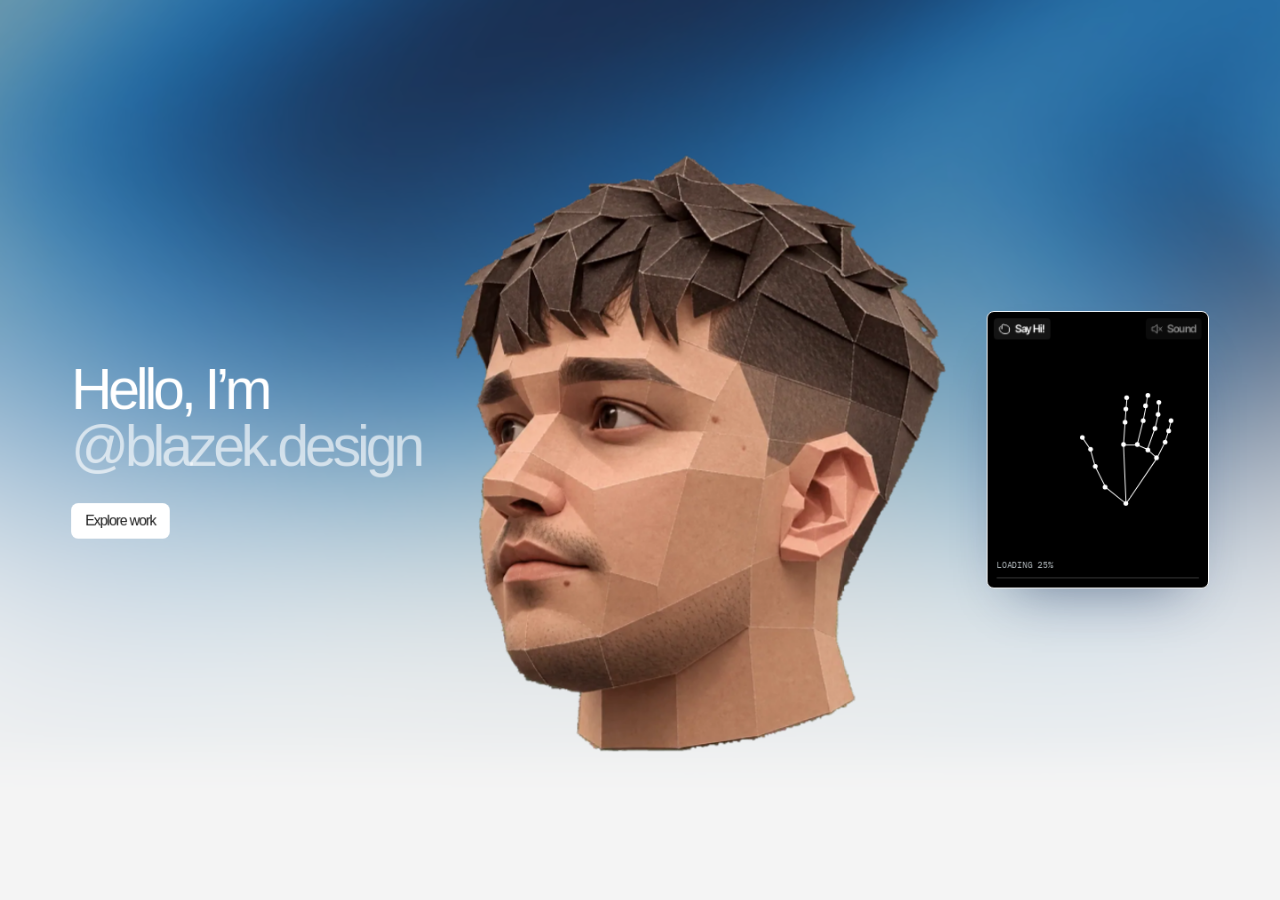
==== index.html @ 1d2cc273 "Squeeze hero: hand-tracked crumpling head Co-Authored-By: Claude Opus 5.5 <noreply@anthropic.com> Cl" ====
<!DOCTYPE html>
<html lang="en">
<head>
  <meta charset="utf-8">
  <meta name="viewport" content="width=device-width, initial-scale=1">
  <title>@blazek.design — Squeeze me</title>
  <link rel="preconnect" href="https://fonts.googleapis.com">
  <link rel="preconnect" href="https://fonts.gstatic.com" crossorigin>
  <link href="https://fonts.googleapis.com/css2?family=IBM+Plex+Mono:wght@400;500&family=Inter+Tight:wght@500;600&display=swap" rel="stylesheet">
  <link rel="stylesheet" href="style.css">
</head>
<body>
  <!-- animated gradient (WebGL) -->
  <canvas id="bg" aria-hidden="true"></canvas>
  <div id="bg-fallback" aria-hidden="true"></div>

  <main id="hero">
    <div id="stage">
      <!-- left: copy -->
      <div id="copy" class="layer">
        <h1 class="title">
          <span class="line"><span class="word">Hello,</span> <span class="word">I’m</span></span>
          <span class="line dim"><span class="word">@blazek.design</span></span>
        </h1>
        <a class="btn" href="#work"><span>Explore work</span></a>
      </div>

      <!-- centre: the head -->
      <div id="headLayer" class="layer">
        <div id="headWrap">
          <canvas id="head"></canvas>
        </div>
        <!-- stickers that pop when the head is crumpled -->
        <div id="stickers">
          <div class="sticker" id="stOuch">
            <div class="rot"><img src="assets/ouch.svg" alt="Ouch!" draggable="false"></div>
          </div>
          <div class="sticker" id="stBolt1">
            <div class="rot"><img src="assets/bolt-1.svg" alt="" draggable="false"></div>
          </div>
          <div class="sticker" id="stBolt2">
            <div class="rot"><img src="assets/bolt-2.svg" alt="" draggable="false"></div>
          </div>
        </div>
      </div>

      <!-- right: hand-tracking media box -->
      <div id="mediaLayer" class="layer">
        <div id="media">
          <video id="cam" playsinline muted></video>
          <canvas id="skel"></canvas>
          <img id="handPlaceholder" src="assets/hand-skeleton.svg" alt="" draggable="false">
          <div class="chip" id="hiChip"><img src="assets/hand-icon.svg" alt=""><span>Say Hi!</span></div>
          <button class="chip" id="soundBtn" type="button" aria-pressed="false" title="Sound (S)">
            <svg viewBox="0 0 16 16" width="16" height="16" aria-hidden="true"><path d="M3 6h2.2L8.6 3.2v9.6L5.2 10H3z" fill="none" stroke="#fff" stroke-linejoin="round"/><path class="wave" d="M10.6 5.6a3.2 3.2 0 0 1 0 4.8M12.3 4a5.6 5.6 0 0 1 0 8" fill="none" stroke="#fff" stroke-linecap="round"/><path class="slash" d="M10.5 6l3.5 4M14 6l-3.5 4" stroke="#fff" stroke-linecap="round"/></svg>
            <span>Sound</span>
          </button>
          <div id="hint"><span id="hintText">Loading…</span><i id="meter"><b></b></i></div>
        </div>
      </div>
    </div>
  </main>

  <pre id="debug" hidden></pre>

  <script type="module" src="app.js"></script>
</body>
</html>
---- style.css ----
/* ───────────────────────── base */
*, *::before, *::after { box-sizing: border-box; }
html, body { margin: 0; height: 100%; }
body {
  background: #f4f4f4;
  color: #1d1d1d;
  font-family: "Helvetica Neue", Helvetica, "Inter Tight", Arial, sans-serif;
  -webkit-font-smoothing: antialiased;
  overflow: hidden;
  user-select: none;
  -webkit-user-select: none;
}

#bg, #bg-fallback {
  position: fixed; inset: 0;
  width: 100vw; height: 100vh;
  display: block;
}
#bg-fallback { display: none; }
.no-gl #bg { display: none; }
.no-gl #bg-fallback {
  display: block;
  height: 87.3vh; /* 782 / 896 */
  background: url(assets/gradient.jpg) center / cover;
  filter: brightness(.68);
  -webkit-mask: radial-gradient(ellipse 86% 75% at 50% 0%, #000 45%, transparent 100%);
          mask: radial-gradient(ellipse 86% 75% at 50% 0%, #000 45%, transparent 100%);
}

#hero { position: fixed; inset: 0; overflow: hidden; }

/* Stage is in Figma units (1440×896 frame), scaled by --u.
   --W / --H are the viewport in stage units (≥ 1440 / ≥ 896). */
#stage {
  position: absolute; left: 0; top: 0;
  width: calc(var(--W) * 1px);
  height: calc(var(--H) * 1px);
  transform: scale(var(--u));
  transform-origin: 0 0;
}

.layer {
  position: absolute;
  width: 1440px; height: 896px;
  top: calc((var(--H) - 896) * .5px);
  will-change: transform;
}
#copy       { left: 0; }
#headLayer  { left: calc((var(--W) - 1440) * .5px); perspective: 1400px; }
#mediaLayer { left: calc((var(--W) - 1440) * 1px); }

/* ───────────────────────── copy */
.title {
  position: absolute; left: 80px; top: 348px; width: 460px;
  margin: 0;
  font-weight: 500; font-size: 64px; line-height: 64px; letter-spacing: -4.48px;
  color: #fff;
}
.title .line { display: block; white-space: nowrap; }
.title .dim { color: rgba(255,255,255,.64); }
.title .word { display: inline-block; }

.btn {
  position: absolute; left: 80px; top: 508px;
  display: inline-flex; align-items: center; justify-content: center;
  height: 40px; padding: 8px 16px;
  background: #fff; border-radius: 8px;
  color: #1d1d1d; text-decoration: none;
  font-weight: 500; font-size: 16px; line-height: 24px; letter-spacing: -1.12px;
  transition: transform .35s cubic-bezier(.2,.9,.3,1.3), box-shadow .35s;
}
.btn:hover { transform: translateY(-2px) scale(1.03); box-shadow: 0 10px 30px -12px rgba(10,30,70,.45); }

/* intro */
.intro .title .word, .intro .btn {
  opacity: 0; transform: translateY(26px); filter: blur(8px);
}
.title .word, .btn {
  transition: opacity .9s cubic-bezier(.2,.8,.2,1), transform .9s cubic-bezier(.2,.8,.2,1), filter .9s;
  transition-delay: calc(var(--d, 0) * 1ms);
}
.title .word { transition-property: opacity, transform, filter; }

/* ───────────────────────── head */
#headWrap {
  position: absolute; left: 440px; top: 95px; width: 680px; height: 705px;
  transform-origin: 340px 380px;
  will-change: transform;
}
#head { position: absolute; inset: 0; width: 100%; height: 100%; }
.intro #headWrap { opacity: 0; }
#headWrap { transition: opacity 1s ease; }
#headWrap.shake #head { animation: shake .42s cubic-bezier(.36,.07,.19,.97); }
@keyframes shake {
  10%, 90% { transform: translate(-2px, 1px) rotate(-.6deg); }
  20%, 80% { transform: translate(4px, -2px) rotate(1deg); }
  30%, 50%, 70% { transform: translate(-6px, 2px) rotate(-1.4deg); }
  40%, 60% { transform: translate(6px, -1px) rotate(1.4deg); }
}

/* ───────────────────────── stickers (exact Figma geometry) */
#stickers { position: absolute; inset: 0; pointer-events: none; }
.sticker {
  position: absolute; display: flex; align-items: center; justify-content: center;
  transform: scale(0); opacity: 0;
  transition: transform .22s cubic-bezier(.5,0,.75,0), opacity .22s;
}
.sticker .rot { position: relative; flex: none; }
.sticker img { position: absolute; display: block; max-width: none; }

#stOuch  { left: 780px; top: 126px; width: 263.11px; height: 207.76px; transform-origin: 30% 80%; }
#stOuch .rot { width: 231.912px; height: 155.16px; transform: rotate(-14.34deg); }
#stOuch img  { inset: 0; width: 100%; height: 100%; }

#stBolt1 { left: 844.8px; top: 624px; width: 99.738px; height: 134.592px; transform-origin: 20% 10%; }
#stBolt1 .rot { width: 125.787px; height: 86.307px; transform: rotate(83.63deg); }
#stBolt1 img  { top: -1.47%; left: -.42%; width: 102.07%; height: 102.61%; }

#stBolt2 { left: 796px; top: 672.64px; width: 77.144px; height: 90.746px; transform-origin: 40% 0%; }
#stBolt2 .rot { width: 76.787px; height: 52.686px; transform: rotate(111.48deg); }
#stBolt2 img  { top: -2.4%; left: -.69%; width: 103.39%; height: 104.27%; }

.sticker.on {
  opacity: 1; transform: scale(1);
  animation: pop .62s cubic-bezier(.2,.9,.25,1) both;
  animation-delay: var(--pd, 0ms);
}
.sticker.on img { animation: wiggle 1.3s ease-in-out infinite alternate; animation-delay: calc(var(--pd, 0ms) + 600ms); }
#stBolt1.on img, #stBolt2.on img { animation-name: zap; animation-duration: .5s; }
@keyframes pop {
  0%   { opacity: 0; transform: scale(0) rotate(-14deg); }
  40%  { opacity: 1; transform: scale(1.22) rotate(5deg); }
  62%  { transform: scale(.9) rotate(-2deg); }
  80%  { transform: scale(1.05) rotate(1deg); }
  100% { opacity: 1; transform: scale(1) rotate(0); }
}
@keyframes wiggle { from { transform: rotate(-2.5deg) scale(1); } to { transform: rotate(2.5deg) scale(1.03); } }
@keyframes zap    { from { transform: translate(0,0) scale(1); } to { transform: translate(2px,-3px) scale(1.06); } }

/* ───────────────────────── media box */
#media {
  position: absolute; left: 1110px; top: 292px; width: 250px; height: 312px;
  background: #000; border: 1px solid #fff; border-radius: 8px; overflow: hidden;
  box-shadow: 0 30px 60px -30px rgba(0, 20, 60, .45);
}
#cam {
  position: absolute; inset: 0; width: 100%; height: 100%; object-fit: cover;
  transform: scaleX(-1); opacity: 0; transition: opacity .4s;
}
.show-cam #cam { opacity: .28; }
#skel { position: absolute; inset: 0; width: 100%; height: 100%; }
#handPlaceholder {
  position: absolute; left: 104px; top: 91px; width: 104.588px; height: 127px;
  transition: opacity .5s;
  animation: breathe 2.4s ease-in-out infinite;
}
.has-hand #handPlaceholder { opacity: 0; animation: none; }
@keyframes breathe { 50% { opacity: .45; transform: translateY(-3px) rotate(-3deg); } }

.chip {
  position: absolute; top: 7px;
  display: inline-flex; align-items: center; gap: 4px;
  padding: 4px 6px 4px 4px; height: 24px;
  border: 0; border-radius: 4px;
  background: rgba(255,255,255,.08);
  -webkit-backdrop-filter: blur(40px); backdrop-filter: blur(40px);
  color: #fff;
  font: 600 12px/16px "PP Pangram Sans", "Inter Tight", "Helvetica Neue", Arial, sans-serif;
  letter-spacing: -.48px; white-space: nowrap;
  transition: background .3s, transform .3s cubic-bezier(.2,.9,.3,1.4);
}
.chip img, .chip svg { width: 16px; height: 16px; display: block; }
#hiChip { left: 7px; }
#hiChip.waving { background: rgba(255,255,255,.26); transform: scale(1.08); }
#hiChip.waving img { animation: wave .35s ease-in-out infinite alternate; transform-origin: 70% 80%; }
@keyframes wave { from { transform: rotate(-14deg); } to { transform: rotate(16deg); } }

#soundBtn { right: 7px; cursor: pointer; opacity: .55; }
#soundBtn:hover { background: rgba(255,255,255,.16); }
#soundBtn .wave { display: none; }
#soundBtn[aria-pressed="true"] { opacity: 1; }
#soundBtn[aria-pressed="true"] .wave { display: inline; }
#soundBtn[aria-pressed="true"] .slash { display: none; }

#hint {
  position: absolute; left: 10px; right: 10px; bottom: 10px;
  font: 400 10px/14px "IBM Plex Mono", ui-monospace, monospace;
  letter-spacing: -.2px; color: #b2b9bd; text-transform: uppercase;
}
#hint span { display: block; margin-bottom: 6px; transition: opacity .3s; }
#meter { display: block; height: 2px; background: rgba(255,255,255,.12); border-radius: 2px; overflow: hidden; }
#meter b { display: block; height: 100%; width: 100%; background: #fff; transform-origin: 0 50%; transform: scaleX(0); }

/* ───────────────────────── debug */
#debug {
  position: fixed; left: 12px; bottom: 12px; margin: 0; padding: 10px 12px;
  background: rgba(0,0,0,.72); color: #9fe; border-radius: 6px;
  font: 11px/1.45 "IBM Plex Mono", ui-monospace, monospace; z-index: 10; pointer-events: none;
}

/* ───────────────────────── portrait / phones */
/* in portrait the stage is 820 units wide; layers are centred */
.portrait #copy, .portrait #headLayer, .portrait #mediaLayer { top: 0; left: calc((var(--W) - 1440) * .5px); height: calc(var(--H) * 1px); }
.portrait .title { left: 720px; top: 110px; transform: translateX(-50%); text-align: center; }
.portrait .btn   { left: 662px; top: 270px; }
.portrait #headWrap { left: 380px; top: calc(var(--H) * .5px - 300px); }
.portrait #stickers { transform: translate(-60px, calc(var(--H) * .5px - 395px)); }
.portrait #media { left: 860px; top: calc(var(--H) * 1px - 342px); transform: scale(.72); transform-origin: 100% 100%; }

@media (prefers-reduced-motion: reduce) {
  .sticker.on img, #handPlaceholder { animation: none; }
}
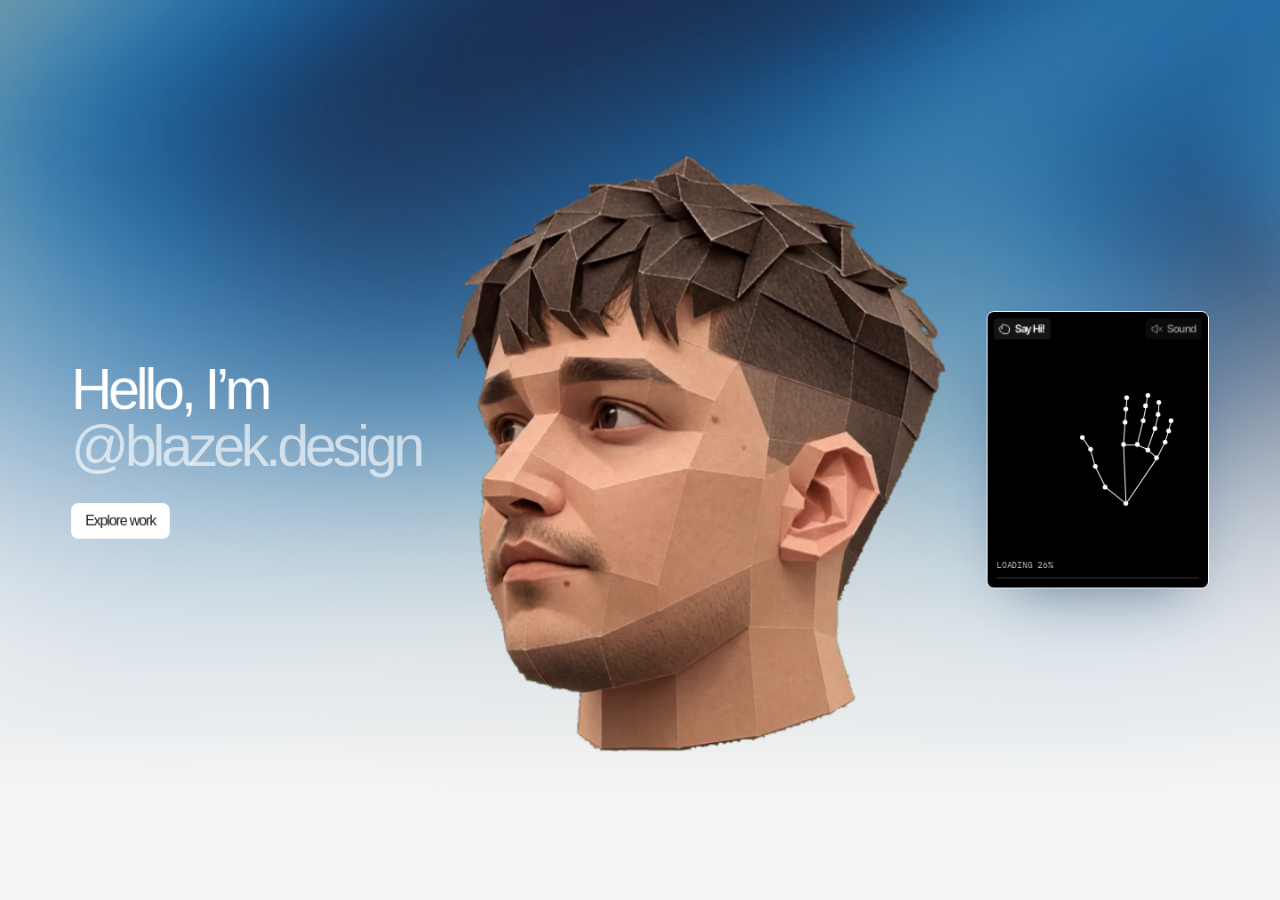
==== commit 32adc85e: "Wave to greet: head turns + nods, confetti, AHOJ bubble; squeeze only on a real fist Co-Authored-By:" ====
--- a/index.html
+++ b/index.html
@@ -6,7 +6,7 @@
   <title>@blazek.design — Squeeze me</title>
   <link rel="preconnect" href="https://fonts.googleapis.com">
   <link rel="preconnect" href="https://fonts.gstatic.com" crossorigin>
-  <link href="https://fonts.googleapis.com/css2?family=IBM+Plex+Mono:wght@400;500&family=Inter+Tight:wght@500;600&display=swap" rel="stylesheet">
+  <link href="https://fonts.googleapis.com/css2?family=Bangers&family=IBM+Plex+Mono:wght@400;500&family=Inter+Tight:wght@500;600&display=swap" rel="stylesheet">
   <link rel="stylesheet" href="style.css">
 </head>
 <body>
@@ -38,6 +38,21 @@
           <div class="sticker" id="stBolt1">
             <div class="rot"><img src="assets/bolt-1.svg" alt="" draggable="false"></div>
           </div>
+          <div class="sticker" id="stHi">
+            <div class="rot">
+              <svg viewBox="0 0 240 170" width="240" height="170" aria-label="Ahoj!">
+                <defs>
+                  <path id="hiShape" d="M24 72C18 32 70 14 120 16c56-2 102 16 100 56-2 34-36 52-80 52l40 34-68-34c-48 2-84-14-88-52z"/>
+                </defs>
+                <use href="#hiShape" fill="none" stroke="#000" stroke-width="19" stroke-linejoin="round"/>
+                <use href="#hiShape" fill="#fff" stroke="#fff" stroke-width="15" stroke-linejoin="round"/>
+                <use href="#hiShape" fill="#fff" stroke="#000" stroke-width="3.5" stroke-linejoin="round"/>
+                <text x="121" y="94" text-anchor="middle" transform="rotate(-6 121 72)"
+                  font-family="Bangers, 'Luckiest Guy', Impact, sans-serif" font-size="64" letter-spacing="2"
+                  fill="#FE3A39" stroke="#000" stroke-width="3.2" stroke-linejoin="round" paint-order="stroke">AHOJ!</text>
+              </svg>
+            </div>
+          </div>
           <div class="sticker" id="stBolt2">
             <div class="rot"><img src="assets/bolt-2.svg" alt="" draggable="false"></div>
           </div>
@@ -61,6 +76,7 @@
     </div>
   </main>
 
+  <canvas id="fx" aria-hidden="true"></canvas>
   <pre id="debug" hidden></pre>
 
   <script type="module" src="app.js"></script>
--- a/style.css
+++ b/style.css
@@ -137,6 +137,15 @@
 @keyframes wiggle { from { transform: rotate(-2.5deg) scale(1); } to { transform: rotate(2.5deg) scale(1.03); } }
 @keyframes zap    { from { transform: translate(0,0) scale(1); } to { transform: translate(2px,-3px) scale(1.06); } }
 
+#stHi { left: 352px; top: 168px; width: 240px; height: 170px; transform-origin: 75% 95%; }
+#stHi .rot { width: 240px; height: 170px; transform: rotate(-8deg); }
+#stHi svg { display: block; overflow: visible; }
+#stHi.on .rot { animation: hiBob .5s ease-in-out .7s infinite alternate; }
+@keyframes hiBob { from { transform: rotate(-8deg) translateY(0); } to { transform: rotate(-3deg) translateY(-6px); } }
+
+/* confetti layer */
+#fx { position: fixed; inset: 0; width: 100vw; height: 100vh; pointer-events: none; z-index: 5; }
+
 /* ───────────────────────── media box */
 #media {
   position: absolute; left: 1110px; top: 292px; width: 250px; height: 312px;
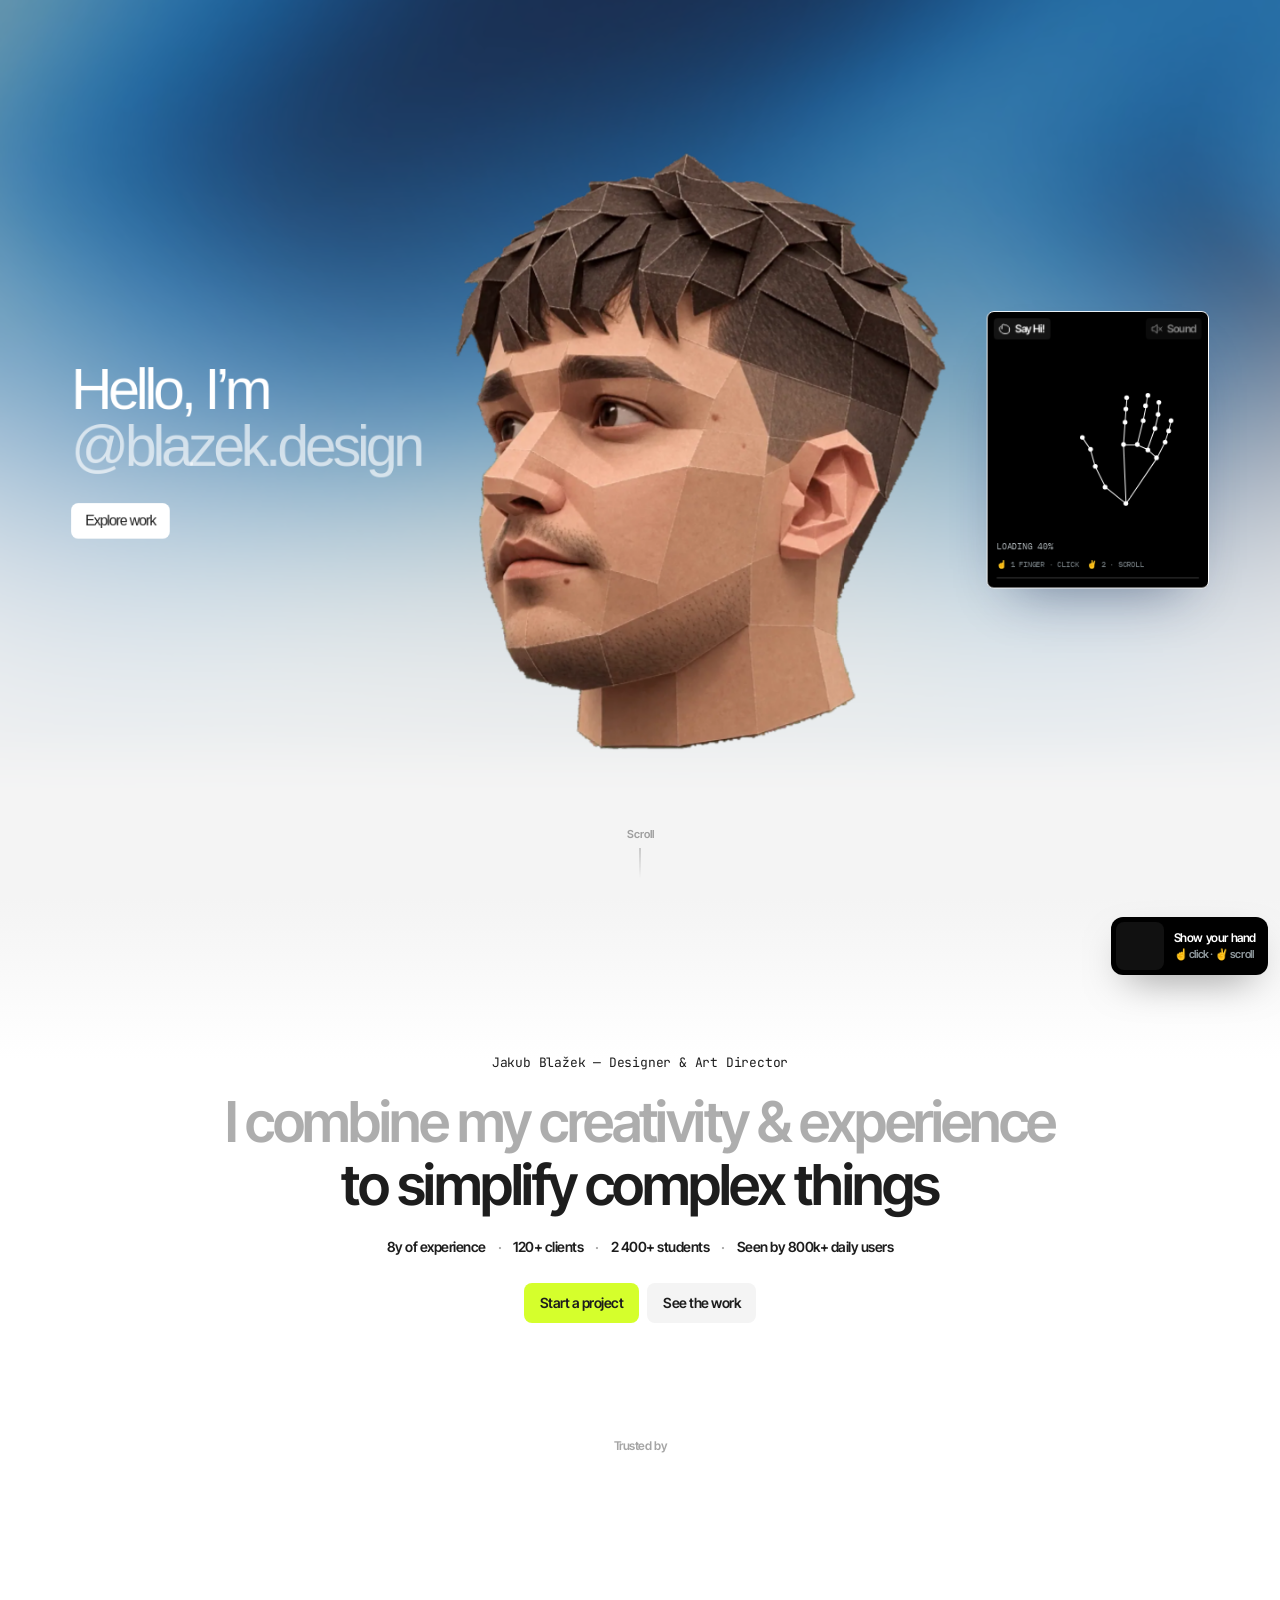
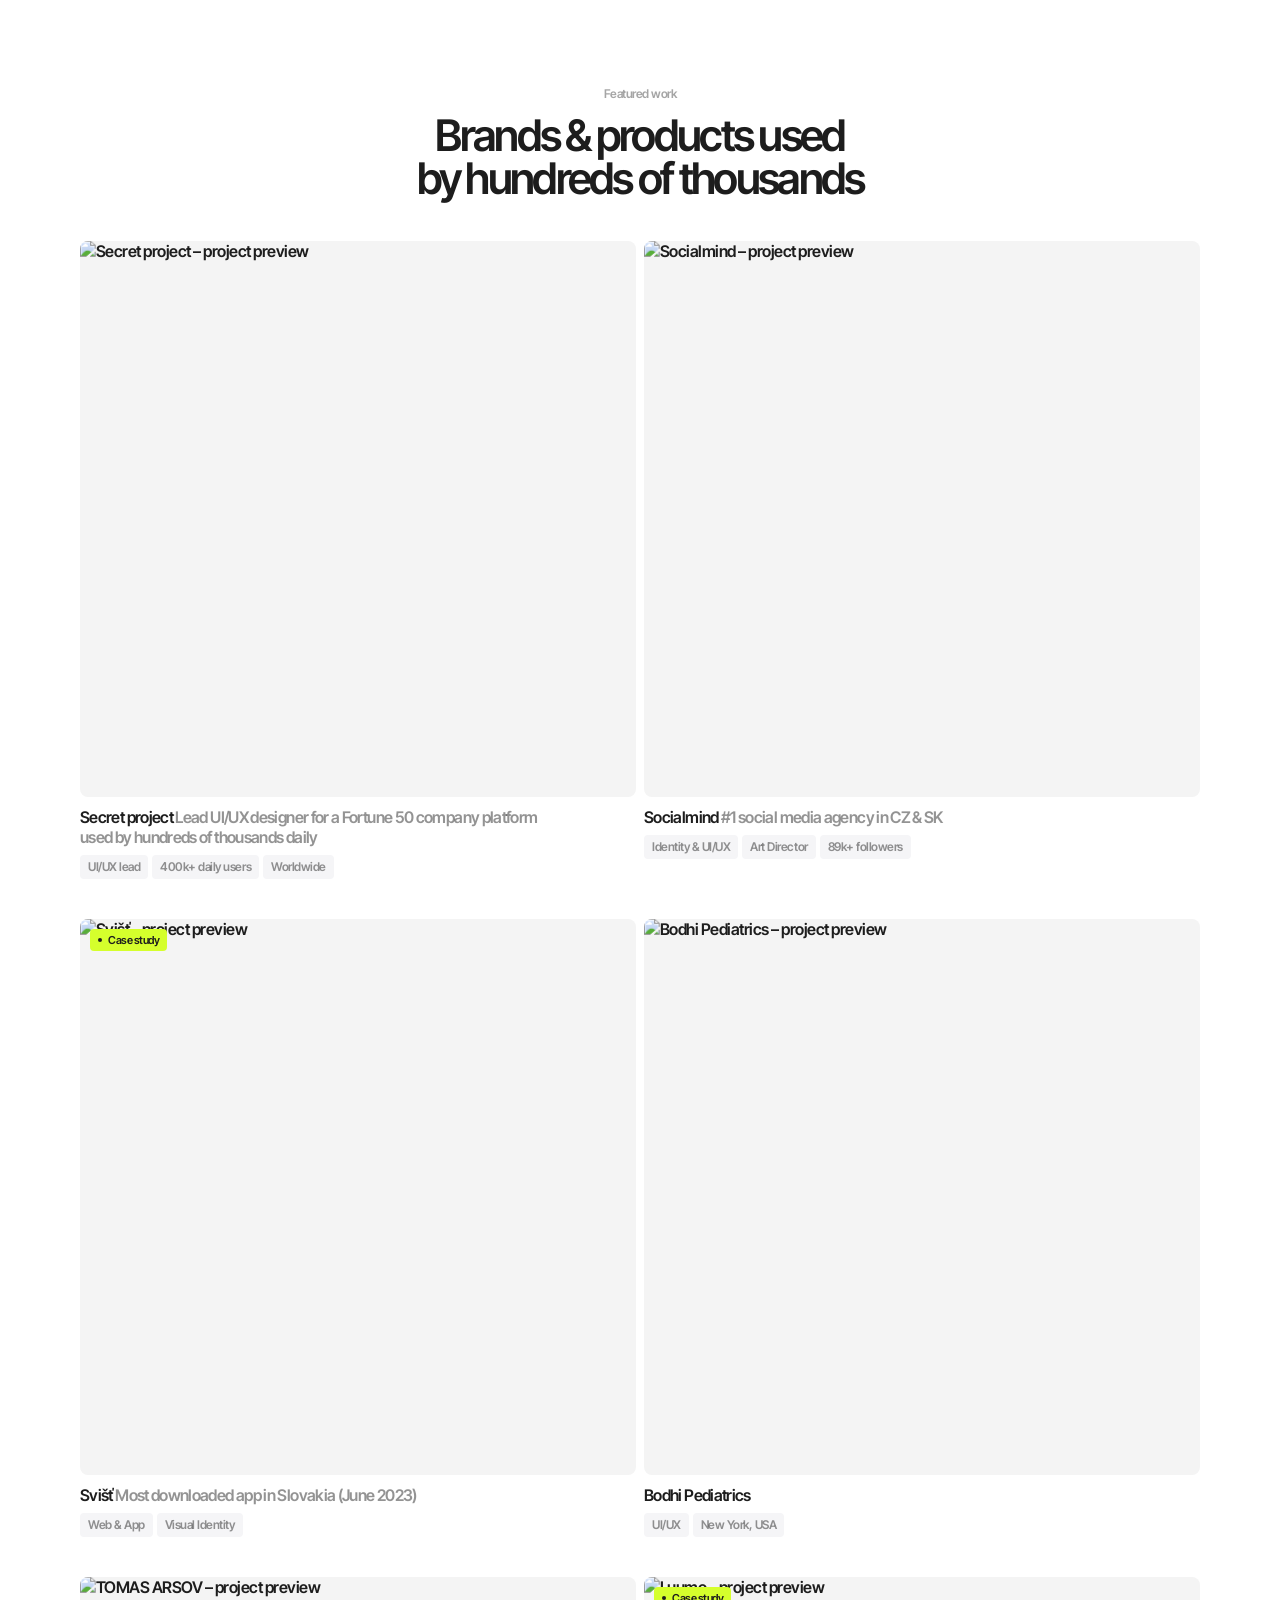
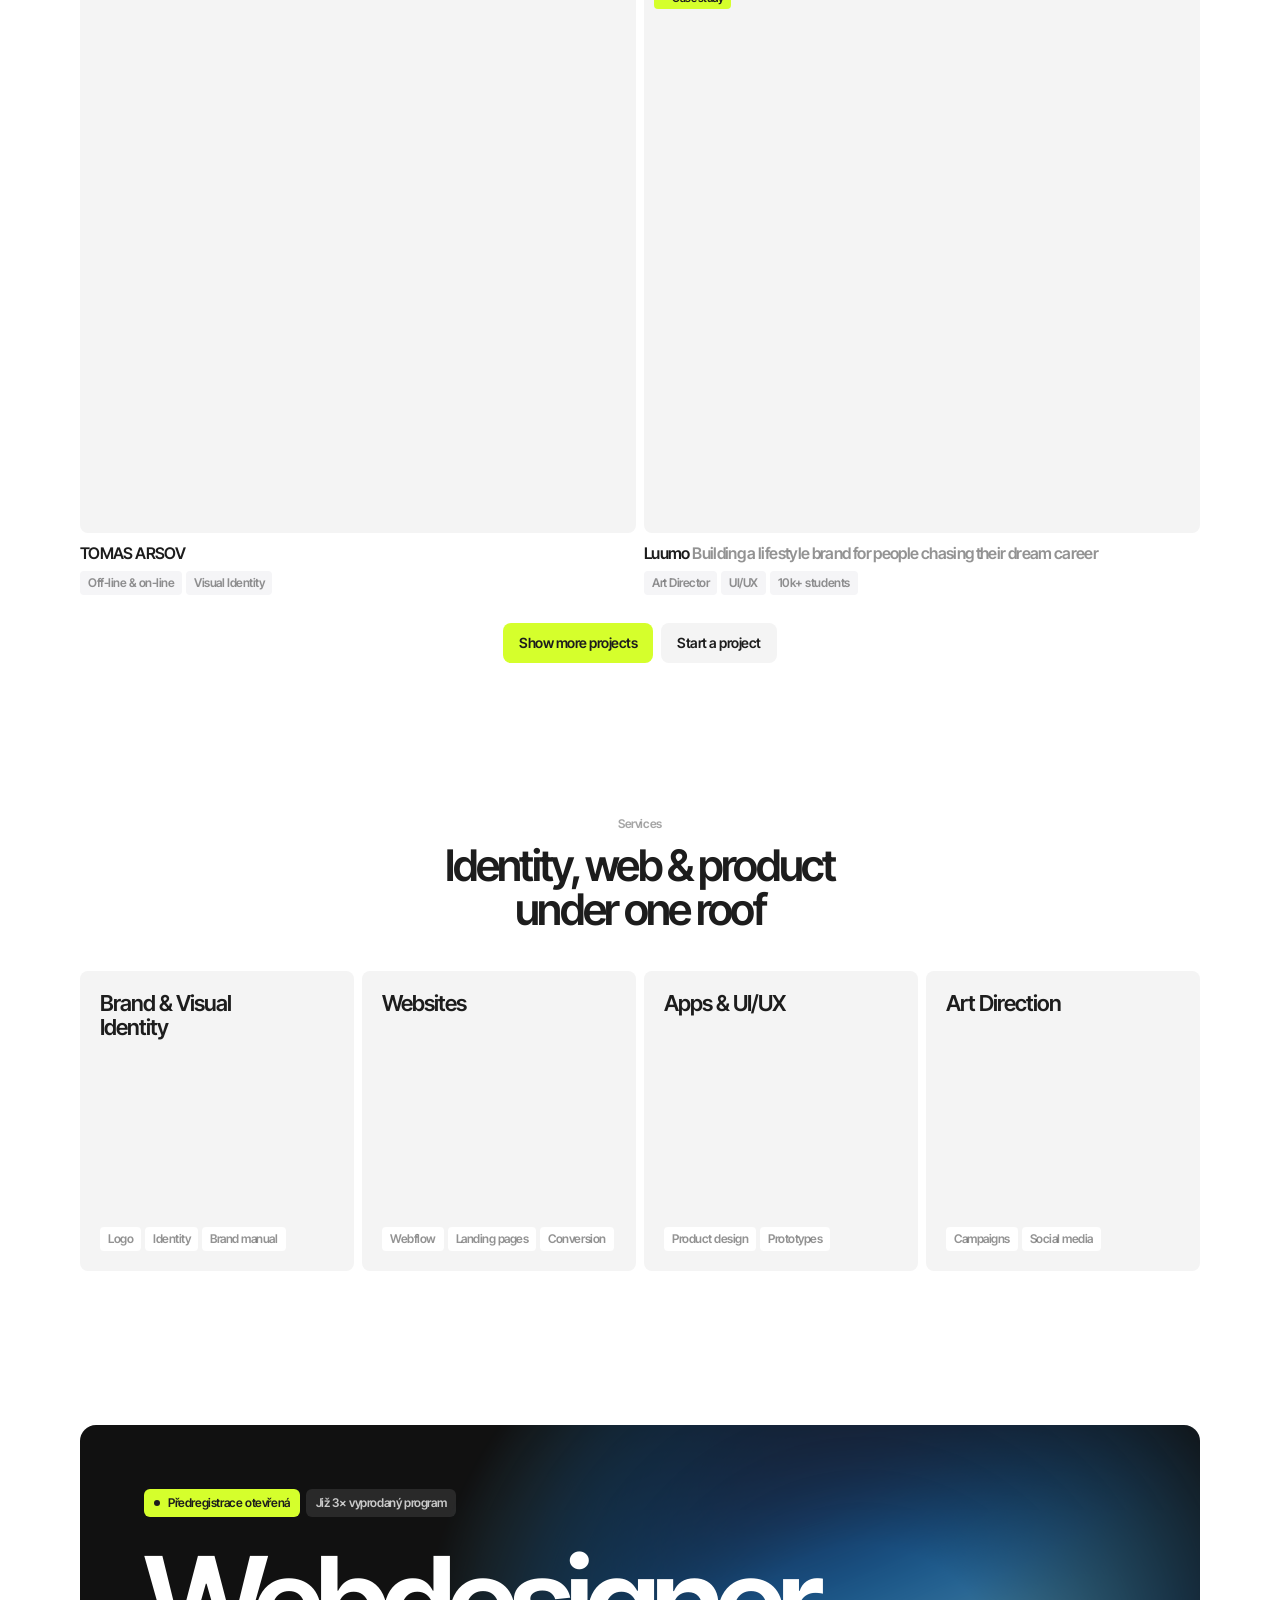
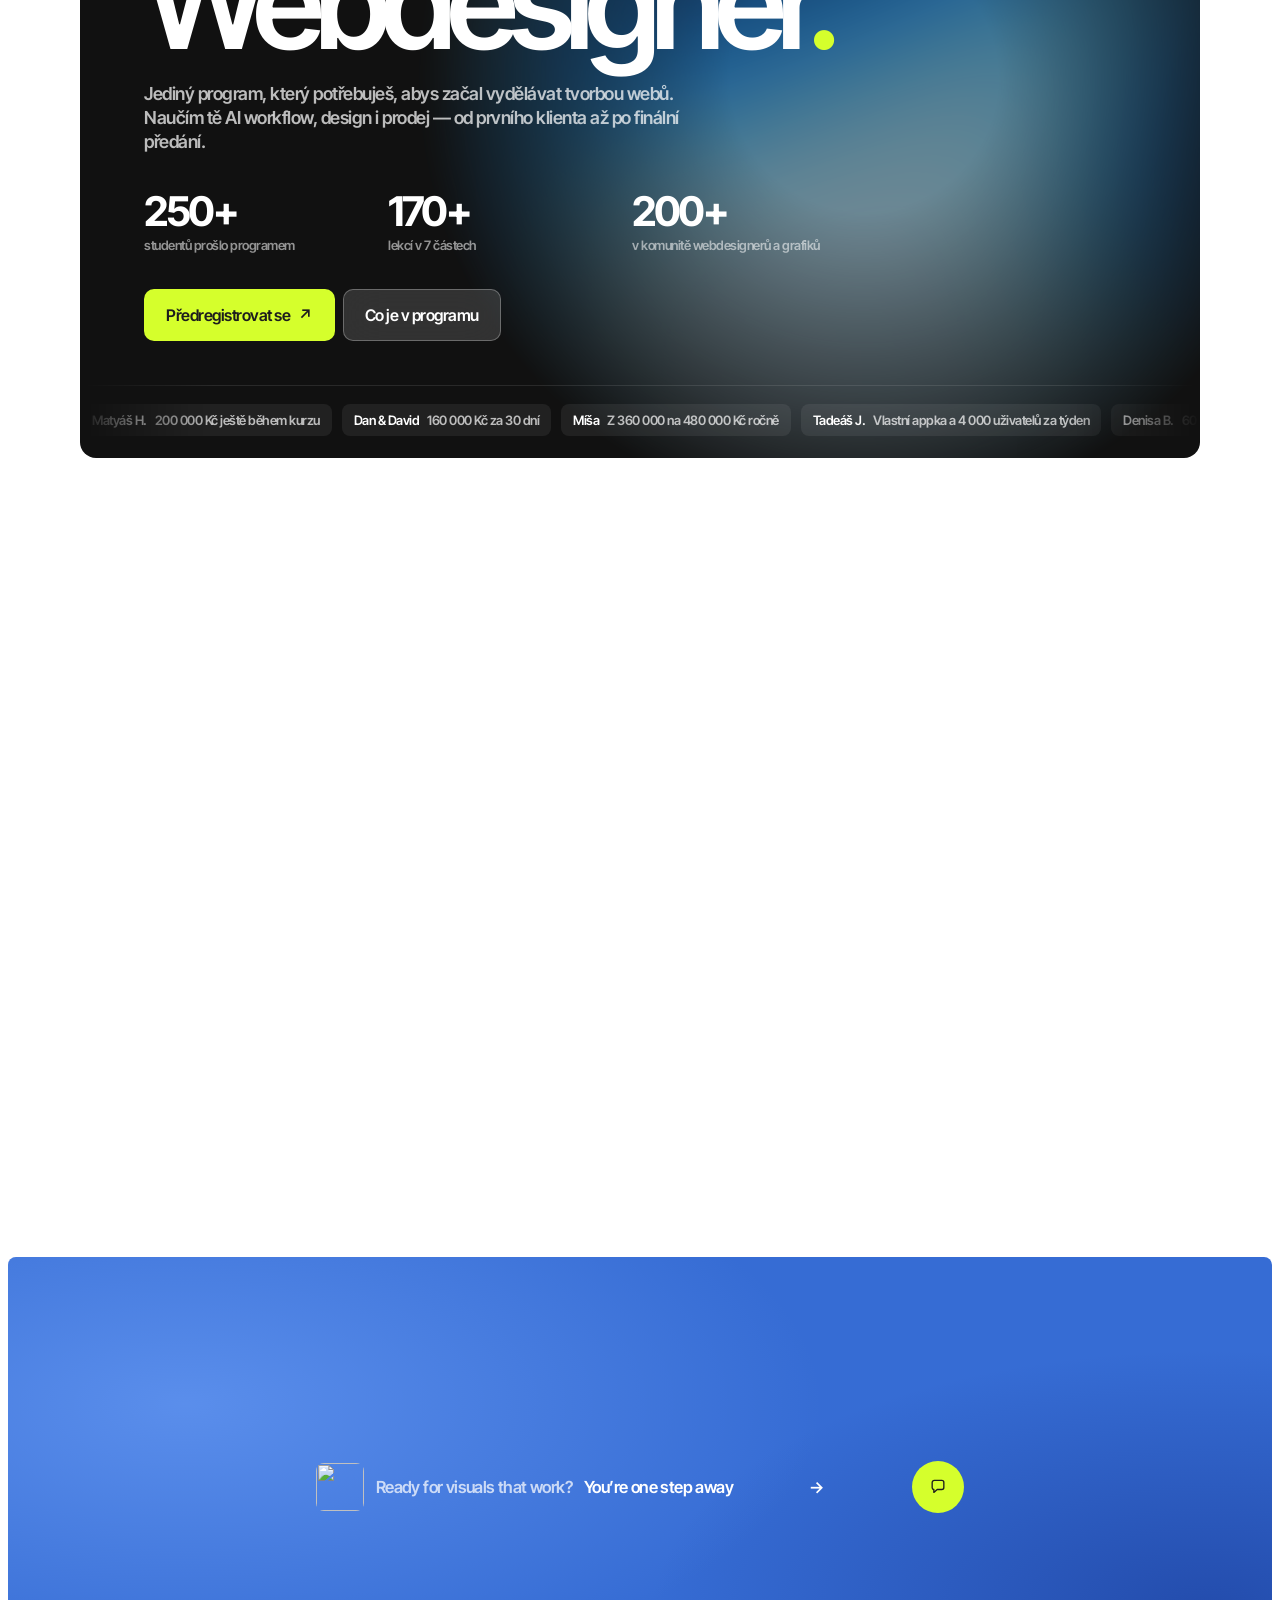
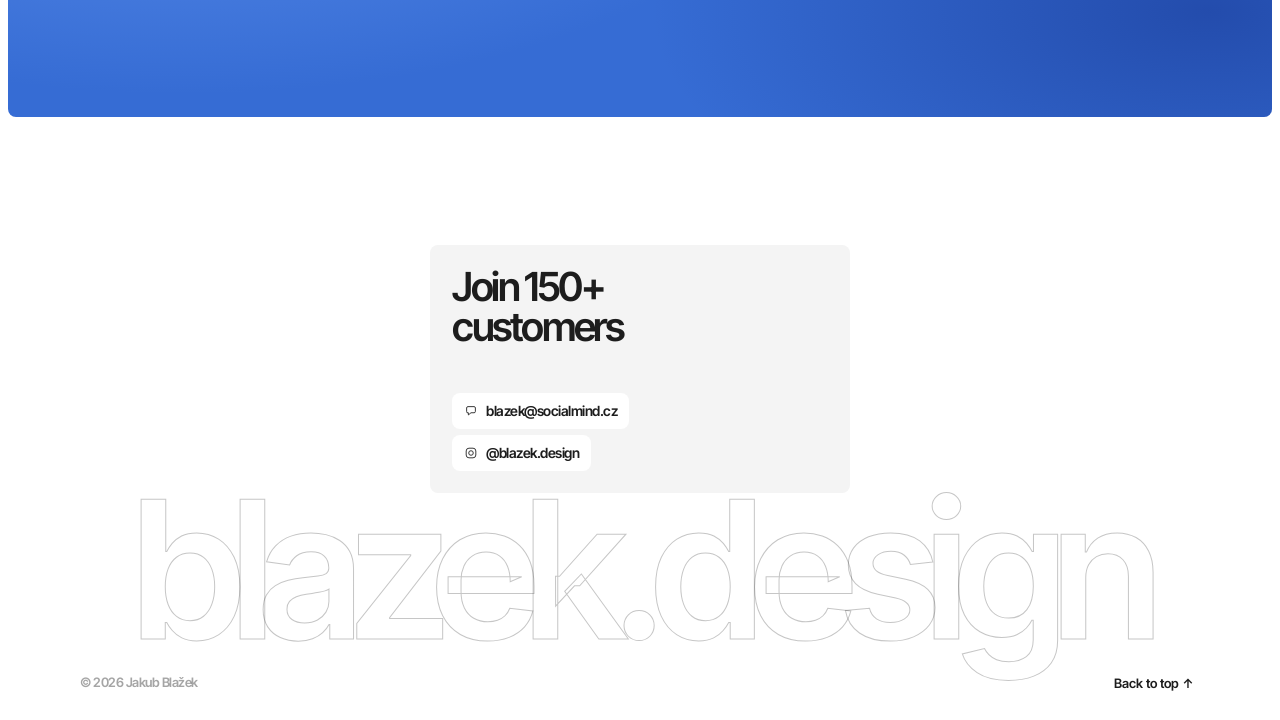
==== commit 564ab026: "Full page in portfolio design: work, services, Webdesigner pre-registration, community, contact draw" ====
--- a/index.html
+++ b/index.html
@@ -3,18 +3,30 @@
 <head>
   <meta charset="utf-8">
   <meta name="viewport" content="width=device-width, initial-scale=1">
-  <title>@blazek.design — Squeeze me</title>
+  <title>Jakub Blažek — Designer &amp; Art Director · @blazek.design</title>
+  <meta name="description" content="Brand identity, websites, apps &amp; art direction by Jakub Blažek (@blazek.design). Squeeze the head.">
   <link rel="preconnect" href="https://fonts.googleapis.com">
   <link rel="preconnect" href="https://fonts.gstatic.com" crossorigin>
-  <link href="https://fonts.googleapis.com/css2?family=Bangers&family=IBM+Plex+Mono:wght@400;500&family=Inter+Tight:wght@500;600&display=swap" rel="stylesheet">
+  <link href="https://fonts.googleapis.com/css2?family=Bangers&family=IBM+Plex+Mono:wght@400;500&family=Inter+Tight:wght@500;600&family=JetBrains+Mono:wght@400;500&display=swap" rel="stylesheet">
   <link rel="stylesheet" href="style.css">
 </head>
-<body>
-  <!-- animated gradient (WebGL) -->
-  <canvas id="bg" aria-hidden="true"></canvas>
-  <div id="bg-fallback" aria-hidden="true"></div>
-
-  <main id="hero">
+<body id="top">
+  <!-- ───────── nav (appears after the hero) -->
+  <header id="nav">
+    <a class="nav-logo" href="#top" aria-label="Top">b.<i></i></a>
+    <nav class="nav-links">
+      <a href="#work">Work</a>
+      <a href="#services">Services</a>
+      <a href="#webdesigner">Kurz</a>
+      <button type="button" data-drawer="contact">Contact</button>
+    </nav>
+  </header>
+
+  <section id="hero" aria-label="Intro">
+    <!-- animated gradient (WebGL) -->
+    <canvas id="bg" aria-hidden="true"></canvas>
+    <div id="bg-fallback" aria-hidden="true"></div>
+
     <div id="stage">
       <!-- left: copy -->
       <div id="copy" class="layer">
@@ -65,20 +77,239 @@
           <video id="cam" playsinline muted></video>
           <canvas id="skel"></canvas>
           <img id="handPlaceholder" src="assets/hand-skeleton.svg" alt="" draggable="false">
-          <div class="chip" id="hiChip"><img src="assets/hand-icon.svg" alt=""><span>Say Hi!</span></div>
+          <button class="chip" id="hiChip" type="button" data-drawer="contact" title="Say hi – contact"><img src="assets/hand-icon.svg" alt=""><span>Say Hi!</span></button>
           <button class="chip" id="soundBtn" type="button" aria-pressed="false" title="Sound (S)">
             <svg viewBox="0 0 16 16" width="16" height="16" aria-hidden="true"><path d="M3 6h2.2L8.6 3.2v9.6L5.2 10H3z" fill="none" stroke="#fff" stroke-linejoin="round"/><path class="wave" d="M10.6 5.6a3.2 3.2 0 0 1 0 4.8M12.3 4a5.6 5.6 0 0 1 0 8" fill="none" stroke="#fff" stroke-linecap="round"/><path class="slash" d="M10.5 6l3.5 4M14 6l-3.5 4" stroke="#fff" stroke-linecap="round"/></svg>
             <span>Sound</span>
           </button>
-          <div id="hint"><span id="hintText">Loading…</span><i id="meter"><b></b></i></div>
-        </div>
-      </div>
-    </div>
+          <div id="hint"><span id="hintText">Loading…</span><span class="legend">☝ 1 finger · click &nbsp;✌ 2 · scroll</span><i id="meter"><b></b></i></div>
+        </div>
+      </div>
+    </div>
+    <div class="scroll-cue" aria-hidden="true"><span>Scroll</span><i></i></div>
+  </section>
+
+
+  <main id="page">
+    <!-- ───────── intro -->
+    <section id="about" class="sec">
+      <div class="wrap center">
+        <p class="mono reveal">Jakub Blažek — Designer &amp; Art Director</p>
+        <h2 class="intro-h reveal"><span class="dim">I combine my creativity &amp; experience</span><br>to simplify complex things</h2>
+        <p class="facts reveal"><span>8y of experience</span><span>120+ clients</span><span>2 400+ students</span><span>Seen by 800k+ daily users</span></p>
+        <div class="btns reveal"><button class="b-lime" type="button" data-drawer="contact">Start a project</button><a class="b-gray" href="#work">See the work</a></div>
+      </div>
+      <div class="logos reveal" aria-label="Trusted by">
+        <p class="label">Trusted by</p>
+        <div class="marquee"><div class="marquee-track"><img src="https://cdn.prod.website-files.com/69590862fc711ff077d13206/6985e81f05c573cd3ed650e0_bidli.svg" alt="" loading="lazy" draggable="false"><img src="https://cdn.prod.website-files.com/69590862fc711ff077d13206/6985e81f541ed614518a0d1c_allrisk.svg" alt="" loading="lazy" draggable="false"><img src="https://cdn.prod.website-files.com/69590862fc711ff077d13206/6985e822d0b81f661ff122ae_LORO%20ORO-1.svg" alt="" loading="lazy" draggable="false"><img src="https://cdn.prod.website-files.com/69590862fc711ff077d13206/6985e81fa6d6f6b16334787d_Bluefield.svg" alt="" loading="lazy" draggable="false"><img src="https://cdn.prod.website-files.com/69590862fc711ff077d13206/6985e81f29bb49e17c0e4ac7_alfaclassic.svg" alt="" loading="lazy" draggable="false"><img src="https://cdn.prod.website-files.com/69590862fc711ff077d13206/6985e82592da64351c79df87_WWF.svg" alt="" loading="lazy" draggable="false"><img src="https://cdn.prod.website-files.com/69590862fc711ff077d13206/6985e82380e75edaff0fb873_niceboy.svg" alt="" loading="lazy" draggable="false"><img src="https://cdn.prod.website-files.com/69590862fc711ff077d13206/6985e82018cdcffc95fd8176_Haier.svg" alt="" loading="lazy" draggable="false"><img src="https://cdn.prod.website-files.com/69590862fc711ff077d13206/6985e81f29bb49e17c0e4add_cargibilt.svg" alt="" loading="lazy" draggable="false"><img src="https://cdn.prod.website-files.com/69590862fc711ff077d13206/6985e81f119d3b266b3bdb07_BON.svg" alt="" loading="lazy" draggable="false"><img src="https://cdn.prod.website-files.com/69590862fc711ff077d13206/6985e81f4b06e0c3cf18f9c9_ClickPro.svg" alt="" loading="lazy" draggable="false"><img src="https://cdn.prod.website-files.com/69590862fc711ff077d13206/6985e81fdfa9e19effe4af56_cutegory.svg" alt="" loading="lazy" draggable="false"><img src="https://cdn.prod.website-files.com/69590862fc711ff077d13206/6985e81f05c573cd3ed650e0_bidli.svg" alt="" loading="lazy" draggable="false"><img src="https://cdn.prod.website-files.com/69590862fc711ff077d13206/6985e81f541ed614518a0d1c_allrisk.svg" alt="" loading="lazy" draggable="false"><img src="https://cdn.prod.website-files.com/69590862fc711ff077d13206/6985e822d0b81f661ff122ae_LORO%20ORO-1.svg" alt="" loading="lazy" draggable="false"><img src="https://cdn.prod.website-files.com/69590862fc711ff077d13206/6985e81fa6d6f6b16334787d_Bluefield.svg" alt="" loading="lazy" draggable="false"><img src="https://cdn.prod.website-files.com/69590862fc711ff077d13206/6985e81f29bb49e17c0e4ac7_alfaclassic.svg" alt="" loading="lazy" draggable="false"><img src="https://cdn.prod.website-files.com/69590862fc711ff077d13206/6985e82592da64351c79df87_WWF.svg" alt="" loading="lazy" draggable="false"><img src="https://cdn.prod.website-files.com/69590862fc711ff077d13206/6985e82380e75edaff0fb873_niceboy.svg" alt="" loading="lazy" draggable="false"><img src="https://cdn.prod.website-files.com/69590862fc711ff077d13206/6985e82018cdcffc95fd8176_Haier.svg" alt="" loading="lazy" draggable="false"><img src="https://cdn.prod.website-files.com/69590862fc711ff077d13206/6985e81f29bb49e17c0e4add_cargibilt.svg" alt="" loading="lazy" draggable="false"><img src="https://cdn.prod.website-files.com/69590862fc711ff077d13206/6985e81f119d3b266b3bdb07_BON.svg" alt="" loading="lazy" draggable="false"><img src="https://cdn.prod.website-files.com/69590862fc711ff077d13206/6985e81f4b06e0c3cf18f9c9_ClickPro.svg" alt="" loading="lazy" draggable="false"><img src="https://cdn.prod.website-files.com/69590862fc711ff077d13206/6985e81fdfa9e19effe4af56_cutegory.svg" alt="" loading="lazy" draggable="false"></div></div>
+        <div class="marquee rev"><div class="marquee-track"><img src="https://cdn.prod.website-files.com/69590862fc711ff077d13206/6985e8206ec376475aa04c9e_Gorenje.svg" alt="" loading="lazy" draggable="false"><img src="https://cdn.prod.website-files.com/69590862fc711ff077d13206/6985e82184c7c4f49b968dc8_dell.svg" alt="" loading="lazy" draggable="false"><img src="https://cdn.prod.website-files.com/69590862fc711ff077d13206/6985e8214544c59727ac3a27_Insta360.svg" alt="" loading="lazy" draggable="false"><img src="https://cdn.prod.website-files.com/69590862fc711ff077d13206/6985e8231637ce85dc2ff747_Socialmind.svg" alt="" loading="lazy" draggable="false"><img src="https://cdn.prod.website-files.com/69590862fc711ff077d13206/6985e822d0a7ee0ca75c8137_Luumo.svg" alt="" loading="lazy" draggable="false"><img src="https://cdn.prod.website-files.com/69590862fc711ff077d13206/6985e823a4730a1a1e2e1990_svis%CC%8Ct%CC%8C.svg" alt="" loading="lazy" draggable="false"><img src="https://cdn.prod.website-files.com/69590862fc711ff077d13206/6985e8226838b2f02cc8b7f6_Lucid.svg" alt="" loading="lazy" draggable="false"><img src="https://cdn.prod.website-files.com/69590862fc711ff077d13206/6985e8232b29f32c6c003f4c_Svijany.svg" alt="" loading="lazy" draggable="false"><img src="https://cdn.prod.website-files.com/69590862fc711ff077d13206/6985e824c89f38d35102a1c0_TOMAS%20ARSOV.svg" alt="" loading="lazy" draggable="false"><img src="https://cdn.prod.website-files.com/69590862fc711ff077d13206/6985e82325c26779dc2a7d29_SMART%20EMAILING.svg" alt="" loading="lazy" draggable="false"><img src="https://cdn.prod.website-files.com/69590862fc711ff077d13206/6985e82402373a2fa267a066_valxon.svg" alt="" loading="lazy" draggable="false"><img src="https://cdn.prod.website-files.com/69590862fc711ff077d13206/6985ec62127ef0449c60361d_Perfo.svg" alt="" loading="lazy" draggable="false"><img src="https://cdn.prod.website-files.com/69590862fc711ff077d13206/6985e8206ec376475aa04c9e_Gorenje.svg" alt="" loading="lazy" draggable="false"><img src="https://cdn.prod.website-files.com/69590862fc711ff077d13206/6985e82184c7c4f49b968dc8_dell.svg" alt="" loading="lazy" draggable="false"><img src="https://cdn.prod.website-files.com/69590862fc711ff077d13206/6985e8214544c59727ac3a27_Insta360.svg" alt="" loading="lazy" draggable="false"><img src="https://cdn.prod.website-files.com/69590862fc711ff077d13206/6985e8231637ce85dc2ff747_Socialmind.svg" alt="" loading="lazy" draggable="false"><img src="https://cdn.prod.website-files.com/69590862fc711ff077d13206/6985e822d0a7ee0ca75c8137_Luumo.svg" alt="" loading="lazy" draggable="false"><img src="https://cdn.prod.website-files.com/69590862fc711ff077d13206/6985e823a4730a1a1e2e1990_svis%CC%8Ct%CC%8C.svg" alt="" loading="lazy" draggable="false"><img src="https://cdn.prod.website-files.com/69590862fc711ff077d13206/6985e8226838b2f02cc8b7f6_Lucid.svg" alt="" loading="lazy" draggable="false"><img src="https://cdn.prod.website-files.com/69590862fc711ff077d13206/6985e8232b29f32c6c003f4c_Svijany.svg" alt="" loading="lazy" draggable="false"><img src="https://cdn.prod.website-files.com/69590862fc711ff077d13206/6985e824c89f38d35102a1c0_TOMAS%20ARSOV.svg" alt="" loading="lazy" draggable="false"><img src="https://cdn.prod.website-files.com/69590862fc711ff077d13206/6985e82325c26779dc2a7d29_SMART%20EMAILING.svg" alt="" loading="lazy" draggable="false"><img src="https://cdn.prod.website-files.com/69590862fc711ff077d13206/6985e82402373a2fa267a066_valxon.svg" alt="" loading="lazy" draggable="false"><img src="https://cdn.prod.website-files.com/69590862fc711ff077d13206/6985ec62127ef0449c60361d_Perfo.svg" alt="" loading="lazy" draggable="false"></div></div>
+      </div>
+    </section>
+
+    <!-- ───────── work -->
+    <section id="work" class="sec">
+      <div class="wrap">
+        <header class="s-head"><p class="label reveal">Featured work</p><h2 class="reveal">Brands &amp; products used<br>by hundreds of thousands</h2></header>
+        <div class="w-grid">
+        <a class="w-card reveal" href="https://blazek-design.webflow.io/portfolio" target="_blank" rel="noopener" style="--i:0">
+          <div class="w-media"><img src="https://cdn.prod.website-files.com/69590862fc711ff077d13206/6ad3fd39e4f7b270453171a7_card-nda-locked.avif" alt="Secret project – project preview" loading="lazy" draggable="false"><span class="w-view">View ↗</span></div>
+          <p class="w-title"><b>Secret project</b> Lead UI/UX designer for a Fortune 50 company platform used by hundreds of thousands daily</p>
+          <div class="chips"><span class="chip-tag">UI/UX lead</span><span class="chip-tag">400k+ daily users</span><span class="chip-tag">Worldwide</span></div>
+        </a>
+        <a class="w-card reveal" href="https://blazek-design.webflow.io/portfolio" target="_blank" rel="noopener" style="--i:1">
+          <div class="w-media"><img src="https://cdn.prod.website-files.com/69590862fc711ff077d13206/6ad3f8cf3b2e939a24cb9094_card-socialmind.avif" alt="Socialmind – project preview" loading="lazy" draggable="false"><span class="w-view">View ↗</span></div>
+          <p class="w-title"><b>Socialmind</b> #1 social media agency in CZ &amp; SK</p>
+          <div class="chips"><span class="chip-tag">Identity &amp; UI/UX</span><span class="chip-tag">Art Director</span><span class="chip-tag">89k+ followers</span></div>
+        </a>
+        <a class="w-card reveal" href="https://blazek-design.webflow.io/projects-svist" target="_blank" rel="noopener" style="--i:0">
+          <div class="w-media"><span class="w-case">Case study</span><img src="https://cdn.prod.website-files.com/69590862fc711ff077d13206/6ad3f8a2c455d8c90a25dead_card-svist.avif" alt="Svišť – project preview" loading="lazy" draggable="false"><span class="w-view">View ↗</span></div>
+          <p class="w-title"><b>Svišť</b> Most downloaded app in Slovakia (June 2023)</p>
+          <div class="chips"><span class="chip-tag">Web &amp; App</span><span class="chip-tag">Visual Identity</span></div>
+        </a>
+        <a class="w-card reveal" href="https://blazek-design.webflow.io/portfolio" target="_blank" rel="noopener" style="--i:1">
+          <div class="w-media"><img src="https://cdn.prod.website-files.com/69590862fc711ff077d13206/6ad3f8880ffe5ddd6c45eb49_card-bodhi.avif" alt="Bodhi Pediatrics – project preview" loading="lazy" draggable="false"><span class="w-view">View ↗</span></div>
+          <p class="w-title"><b>Bodhi Pediatrics</b> </p>
+          <div class="chips"><span class="chip-tag">UI/UX</span><span class="chip-tag">New York, USA</span></div>
+        </a>
+        <a class="w-card reveal" href="https://blazek-design.webflow.io/portfolio" target="_blank" rel="noopener" style="--i:0">
+          <div class="w-media"><img src="https://cdn.prod.website-files.com/69590862fc711ff077d13206/6ad3f888e4f7b270452fb7fd_card-arsov.avif" alt="TOMAS ARSOV – project preview" loading="lazy" draggable="false"><span class="w-view">View ↗</span></div>
+          <p class="w-title"><b>TOMAS ARSOV</b> </p>
+          <div class="chips"><span class="chip-tag">Off-line &amp; on-line</span><span class="chip-tag">Visual Identity</span></div>
+        </a>
+        <a class="w-card reveal" href="https://blazek-design.webflow.io/projects-luumo" target="_blank" rel="noopener" style="--i:1">
+          <div class="w-media"><span class="w-case">Case study</span><img src="https://cdn.prod.website-files.com/69590862fc711ff077d13206/6ad3f889059c0ee238ab3ae2_card-luumo.avif" alt="Luumo – project preview" loading="lazy" draggable="false"><span class="w-view">View ↗</span></div>
+          <p class="w-title"><b>Luumo</b> Building a lifestyle brand for people chasing their dream career</p>
+          <div class="chips"><span class="chip-tag">Art Director</span><span class="chip-tag">UI/UX</span><span class="chip-tag">10k+ students</span></div>
+        </a>
+        </div>
+        <div class="btns center reveal"><a class="b-lime" href="https://blazek-design.webflow.io/portfolio" target="_blank" rel="noopener">Show more projects</a><button class="b-gray" type="button" data-drawer="contact">Start a project</button></div>
+      </div>
+    </section>
+
+    <!-- ───────── services -->
+    <section id="services" class="sec">
+      <div class="wrap">
+        <header class="s-head"><p class="label reveal">Services</p><h2 class="reveal">Identity, web &amp; product<br>under one roof</h2></header>
+        <div class="s-grid">
+        <button class="s-tile reveal" type="button" data-drawer="contact" data-topic="Brand &amp; Visual Identity" style="--i:0">
+          <span class="s-title">Brand &amp; Visual Identity</span><span class="s-go">Start a project ↗</span>
+          <span class="chips"><span class="chip-tag white">Logo</span><span class="chip-tag white">Identity</span><span class="chip-tag white">Brand manual</span></span>
+        </button>
+        <button class="s-tile reveal" type="button" data-drawer="contact" data-topic="Websites" style="--i:1">
+          <span class="s-title">Websites</span><span class="s-go">Start a project ↗</span>
+          <span class="chips"><span class="chip-tag white">Webflow</span><span class="chip-tag white">Landing pages</span><span class="chip-tag white">Conversion</span></span>
+        </button>
+        <button class="s-tile reveal" type="button" data-drawer="contact" data-topic="Apps &amp; UI/UX" style="--i:2">
+          <span class="s-title">Apps &amp; UI/UX</span><span class="s-go">Start a project ↗</span>
+          <span class="chips"><span class="chip-tag white">Product design</span><span class="chip-tag white">Prototypes</span></span>
+        </button>
+        <button class="s-tile reveal" type="button" data-drawer="contact" data-topic="Art Direction" style="--i:3">
+          <span class="s-title">Art Direction</span><span class="s-go">Start a project ↗</span>
+          <span class="chips"><span class="chip-tag white">Campaigns</span><span class="chip-tag white">Social media</span></span>
+        </button>
+        </div>
+      </div>
+    </section>
+
+    <!-- ───────── Webdesigner pre-registration -->
+    <section id="webdesigner" class="sec">
+      <div class="wrap">
+        <div class="wd reveal">
+          <div class="wd-glow" aria-hidden="true"></div>
+          <div class="wd-top">
+            <span class="wd-badge"><i></i>Předregistrace otevřená</span>
+            <span class="wd-badge ghost">Již 3× vyprodaný program</span>
+          </div>
+          <h2>Webdesigner<span>.</span></h2>
+          <p class="wd-lead">Jediný program, který potřebuješ, abys začal vydělávat tvorbou webů. Naučím tě AI workflow, design i prodej — od prvního klienta až po finální předání.</p>
+          <div class="wd-stats">
+            <div><b>250+</b><span>studentů prošlo programem</span></div>
+            <div><b>170+</b><span>lekcí v 7 částech</span></div>
+            <div><b>200+</b><span>v komunitě webdesignerů a grafiků</span></div>
+          </div>
+          <div class="wd-cta">
+            <button class="b-lime big" type="button" data-drawer="waitlist">Předregistrovat se <span>↗</span></button>
+            <a class="b-glass big" href="https://www.education.socialmind.cz/kurzy/webdesigner" target="_blank" rel="noopener">Co je v programu</a>
+          </div>
+          <div class="wd-wins marquee"><div class="marquee-track"><span class="win"><b>Matyáš H.</b>200 000 Kč ještě během kurzu</span><span class="win"><b>Dan &amp; David</b>160 000 Kč za 30 dní</span><span class="win"><b>Míša</b>Z 360 000 na 480 000 Kč ročně</span><span class="win"><b>Tadeáš J.</b>Vlastní appka a 4 000 uživatelů za týden</span><span class="win"><b>Denisa B.</b>60 000 Kč měsíčně z grafiky</span><span class="win"><b>Natálie V.</b>Klient na kompletní identitu, logo i web</span><span class="win"><b>Evča</b>3 klienti ještě během kurzu</span><span class="win"><b>Emma K.</b>První velká zakázka: vizuál celé výstavy</span><span class="win"><b>Matyáš H.</b>200 000 Kč ještě během kurzu</span><span class="win"><b>Dan &amp; David</b>160 000 Kč za 30 dní</span><span class="win"><b>Míša</b>Z 360 000 na 480 000 Kč ročně</span><span class="win"><b>Tadeáš J.</b>Vlastní appka a 4 000 uživatelů za týden</span><span class="win"><b>Denisa B.</b>60 000 Kč měsíčně z grafiky</span><span class="win"><b>Natálie V.</b>Klient na kompletní identitu, logo i web</span><span class="win"><b>Evča</b>3 klienti ještě během kurzu</span><span class="win"><b>Emma K.</b>První velká zakázka: vizuál celé výstavy</span></div></div>
+        </div>
+      </div>
+    </section>
+
+    <!-- ───────── community -->
+    <section id="community" class="sec">
+      <div class="wrap">
+        <header class="s-head"><p class="label reveal">Community</p><h2 class="reveal">Teaching design to<br>thousands of creatives</h2></header>
+        <div class="c-grid">
+        <button class="c-tile reveal" data-drawer="waitlist" type="button" style="--i:0">
+          <span class="c-media"><img src="https://cdn.prod.website-files.com/69590862fc711ff077d13206/6adf235b00e8b66e4264163e_home-community-courses.jpg" alt="Graphic &amp; Web Designer" loading="lazy" draggable="false"></span>
+          <span class="c-title">Graphic &amp; Web Designer</span>
+          <span class="chips"><span class="chip-tag">Courses by me</span><span class="chip-tag">270+ students</span></span>
+        </button>
+        <a class="c-tile reveal" href="https://socialmind.cz" target="_blank" rel="noopener" style="--i:1">
+          <span class="c-media"><img src="https://cdn.prod.website-files.com/69590862fc711ff077d13206/6adf235b11e4608214904bce_home-community-ndf.jpg" alt="New Design File" loading="lazy" draggable="false"></span>
+          <span class="c-title">New Design File</span>
+          <span class="chips"><span class="chip-tag">Free course by me</span><span class="chip-tag">2,1k+ students</span></span>
+        </a>
+        <a class="c-tile reveal" href="https://www.instagram.com/blazek.design/" target="_blank" rel="noopener" style="--i:2">
+          <span class="c-media"><img src="https://cdn.prod.website-files.com/69590862fc711ff077d13206/6adf235b00e8b66e42641650_home-community-instagram.jpg" alt="Instagram" loading="lazy" draggable="false"></span>
+          <span class="c-title">Instagram</span>
+          <span class="chips"><span class="chip-tag">17k+ followers</span></span>
+        </a>
+        <a class="c-tile reveal" href="https://socialmind.cz" target="_blank" rel="noopener" style="--i:3">
+          <span class="c-media"><img src="https://cdn.prod.website-files.com/69590862fc711ff077d13206/6adf235b8732afcaa59f31c6_home-community-webinars.jpg" alt="Webinars" loading="lazy" draggable="false"></span>
+          <span class="c-title">Webinars</span>
+          <span class="chips"><span class="chip-tag">7,2k+ registrations</span></span>
+        </a>
+        </div>
+      </div>
+    </section>
+
+    <!-- ───────── CTA -->
+    <section id="cta" class="sec">
+      <button class="cta-band reveal" type="button" data-drawer="contact">
+        <span class="cta-bg" aria-hidden="true"></span>
+        <span class="cta-row">
+          <img src="https://cdn.prod.website-files.com/69590862fc711ff077d13206/695916f0d73ce68e7324b6ac_Profile%20pic.avif" alt="" draggable="false">
+          <span class="cta-q">Ready for visuals that work?</span>
+          <span class="cta-a">You’re one step away</span>
+          <span class="cta-arrow">→</span>
+          <span class="cta-chat"><svg viewBox="0 0 24 24" width="20" height="20"><path d="M5 6.5A2.5 2.5 0 0 1 7.5 4h9A2.5 2.5 0 0 1 19 6.5v6a2.5 2.5 0 0 1-2.5 2.5H11l-4 3.5V15h0a2 2 0 0 1-2-2z" fill="none" stroke="#1d1d1d" stroke-width="1.6" stroke-linejoin="round"/></svg></span>
+        </span>
+      </button>
+    </section>
+
+    <footer id="footer">
+      <div class="wrap center">
+        <div class="f-card reveal">
+          <h3>Join 150+<br>customers</h3>
+          <button type="button" class="f-link" data-copy="blazek@socialmind.cz"><svg viewBox="0 0 16 16" width="14" height="14"><path d="M3 4.5A1.5 1.5 0 0 1 4.5 3h7A1.5 1.5 0 0 1 13 4.5v4A1.5 1.5 0 0 1 11.5 10H8l-3 2.5V10a1.5 1.5 0 0 1-2-1.5z" fill="none" stroke="currentColor" stroke-linejoin="round"/></svg>blazek@socialmind.cz</button>
+          <a class="f-link" href="https://www.instagram.com/blazek.design/" target="_blank" rel="noopener"><svg viewBox="0 0 16 16" width="14" height="14"><rect x="2.5" y="2.5" width="11" height="11" rx="3.2" fill="none" stroke="currentColor"/><circle cx="8" cy="8" r="2.6" fill="none" stroke="currentColor"/></svg>@blazek.design</a>
+        </div>
+        <p class="f-word" aria-hidden="true">blazek.design</p>
+        <div class="f-bottom"><span>© 2026 Jakub Blažek</span><button type="button" class="to-top" data-top>Back to top ↑</button></div>
+      </div>
+    </footer>
   </main>
+
+  <!-- ───────── drawers -->
+  <div id="drawerScrim" hidden></div>
+  <aside class="drawer" id="drawer-contact" role="dialog" aria-modal="true" aria-labelledby="contactTitle" aria-hidden="true">
+    <div class="dr-head">
+      <p class="label">Contact Jakub</p>
+      <button class="dr-close" type="button" data-close aria-label="Close">Close</button>
+    </div>
+    <div class="dr-body">
+      <div class="dr-me">
+        <img src="https://cdn.prod.website-files.com/69590862fc711ff077d13206/695916f0d73ce68e7324b6ac_Profile%20pic.avif" alt="" draggable="false">
+        <div><b>Jakub Blažek</b><span>Designer &amp; Art Director</span></div>
+      </div>
+      <h2 id="contactTitle">Let’s talk design</h2>
+      <form id="contactForm" novalidate>
+        <fieldset class="dr-topics">
+          <legend class="label">What are we making?</legend>
+          <button type="button" class="topic" data-topic="Brand & Visual Identity">Brand identity</button>
+          <button type="button" class="topic" data-topic="Websites">Website</button>
+          <button type="button" class="topic" data-topic="Apps & UI/UX">App / UI/UX</button>
+          <button type="button" class="topic" data-topic="Art Direction">Art direction</button>
+          <button type="button" class="topic" data-topic="Something else">Something else</button>
+        </fieldset>
+        <label class="field"><span class="label">Your name</span><input name="name" autocomplete="name" placeholder="Jana Nováková"></label>
+        <label class="field"><span class="label">Email</span><input name="email" type="email" autocomplete="email" placeholder="jana@company.com"></label>
+        <label class="field"><span class="label">About the project</span><textarea name="message" rows="4" placeholder="A few lines about what you need, timeline, budget…"></textarea></label>
+        <button class="b-lime wide" type="submit">Send message</button>
+        <p class="dr-note" id="formNote">Opens your mail app with everything filled in.</p>
+      </form>
+      <div class="dr-alt">
+        <button type="button" class="dr-link" data-copy="blazek@socialmind.cz"><span class="label">Email</span><b>blazek@socialmind.cz</b><i>Copy</i></button>
+        <a class="dr-link" href="https://www.instagram.com/blazek.design/" target="_blank" rel="noopener"><span class="label">Instagram</span><b>@blazek.design</b><i>↗</i></a>
+      </div>
+    </div>
+  </aside>
+
+  <aside class="drawer wide" id="drawer-waitlist" role="dialog" aria-modal="true" aria-labelledby="wlTitle" aria-hidden="true">
+    <div class="dr-head">
+      <p class="label" id="wlTitle">Webdesigner · předregistrace</p>
+      <button class="dr-close" type="button" data-close aria-label="Zavřít">Close</button>
+    </div>
+    <div class="dr-frame" data-src="https://aokmy84iync.typeform.com/to/K9GfbDKa?typeform-embed=embed-widget&amp;typeform-medium=embed-snippet&amp;source=squeeze-hero">
+      <div class="dr-loading"><i></i>Načítám formulář…</div>
+    </div>
+    <a class="dr-fallback" href="https://aokmy84iync.typeform.com/to/K9GfbDKa" target="_blank" rel="noopener">Formulář se nenačetl? Otevři ho v novém okně ↗</a>
+  </aside>
+
+  <!-- ───────── hand pointer + HUD (gesture control outside the hero) -->
+  <div id="handCursor" aria-hidden="true"><svg viewBox="0 0 44 44"><circle class="ring-bg" cx="22" cy="22" r="18"/><circle class="ring" cx="22" cy="22" r="18"/></svg><i></i></div>
+  <div id="hud" aria-hidden="true">
+    <canvas id="hudSkel" width="96" height="96"></canvas>
+    <div><b id="hudMode">Hand</b><span>☝ click · ✌ scroll</span></div>
+  </div>
+  <div id="toast" role="status" aria-live="polite"></div>
 
   <canvas id="fx" aria-hidden="true"></canvas>
   <pre id="debug" hidden></pre>
 
+  <script src="site.js"></script>
   <script type="module" src="app.js"></script>
 </body>
 </html>
--- a/style.css
+++ b/style.css
@@ -6,14 +6,13 @@
   color: #1d1d1d;
   font-family: "Helvetica Neue", Helvetica, "Inter Tight", Arial, sans-serif;
   -webkit-font-smoothing: antialiased;
-  overflow: hidden;
-  user-select: none;
-  -webkit-user-select: none;
-}
+  overflow-x: hidden;
+}
+#hero { user-select: none; -webkit-user-select: none; }
 
 #bg, #bg-fallback {
-  position: fixed; inset: 0;
-  width: 100vw; height: 100vh;
+  position: absolute; inset: 0;
+  width: 100%; height: 100%;
   display: block;
 }
 #bg-fallback { display: none; }
@@ -27,7 +26,8 @@
           mask: radial-gradient(ellipse 86% 75% at 50% 0%, #000 45%, transparent 100%);
 }
 
-#hero { position: fixed; inset: 0; overflow: hidden; }
+#hero { position: relative; height: 100vh; height: 100svh; overflow: hidden; }
+#stage { will-change: translate; }
 
 /* Stage is in Figma units (1440×896 frame), scaled by --u.
    --W / --H are the viewport in stage units (≥ 1440 / ≥ 896). */
@@ -41,6 +41,7 @@
 
 .layer {
   position: absolute;
+  pointer-events: none;   /* layers overlap; only real controls take the pointer */
   width: 1440px; height: 896px;
   top: calc((var(--H) - 896) * .5px);
   will-change: transform;
@@ -61,6 +62,7 @@
 .title .word { display: inline-block; }
 
 .btn {
+  pointer-events: auto;
   position: absolute; left: 80px; top: 508px;
   display: inline-flex; align-items: center; justify-content: center;
   height: 40px; padding: 8px 16px;
@@ -83,6 +85,7 @@
 
 /* ───────────────────────── head */
 #headWrap {
+  pointer-events: auto;
   position: absolute; left: 440px; top: 95px; width: 680px; height: 705px;
   transform-origin: 340px 380px;
   will-change: transform;
@@ -148,6 +151,7 @@
 
 /* ───────────────────────── media box */
 #media {
+  pointer-events: auto;
   position: absolute; left: 1110px; top: 292px; width: 250px; height: 312px;
   background: #000; border: 1px solid #fff; border-radius: 8px; overflow: hidden;
   box-shadow: 0 30px 60px -30px rgba(0, 20, 60, .45);
@@ -219,3 +223,269 @@
 @media (prefers-reduced-motion: reduce) {
   .sticker.on img, #handPlaceholder { animation: none; }
 }
+
+
+/* ═════════════════════════ rest of the page — blazek.design portfolio system ═════════════════════════ */
+@font-face {
+  font-family: "PP Pangram Sans";
+  src: local("PP Pangram Sans Semibold"), local("PPPangramSans-Semibold"),
+       url("https://cdn.prod.website-files.com/69590862fc711ff077d13206/6959093eaec85a190a13681b_PPPangramSans-Semibold.otf") format("opentype");
+  font-weight: 600; font-style: normal; font-display: swap;
+}
+:root {
+  --ink: #1d1d1d; --mute: rgba(29,29,29,.48); --soft: rgba(29,29,29,.4);
+  --tile: #f4f4f4; --chip: #f5f5f7; --lime: #D5FF2C; --blue: #366CD4;
+  --wrap: min(1120px, calc(100vw - 32px));
+  --ease: cubic-bezier(.2,.8,.2,1);
+  --pg: "PP Pangram Sans", "Inter Tight", "Helvetica Neue", Helvetica, Arial, sans-serif;
+  --mono: "JetBrains Mono", "IBM Plex Mono", ui-monospace, monospace;
+}
+#page { position: relative; background: #fff; font-family: var(--pg); font-weight: 600; color: var(--ink); letter-spacing: -.5px; }
+#page::before { content: ""; position: absolute; left: 0; right: 0; top: -1px; height: 160px; background: linear-gradient(#f4f4f4, #fff); pointer-events: none; }
+.wrap { width: var(--wrap); margin: 0 auto; position: relative; }
+.center { text-align: center; }
+.sec { position: relative; padding-top: clamp(96px, 12vw, 168px); }
+.label { margin: 0 0 12px; font: 600 12px/16px var(--pg); letter-spacing: -.48px; color: var(--soft); }
+.mono { margin: 0 0 18px; font: 400 13px/18px var(--mono); letter-spacing: -.2px; color: var(--ink); }
+#page h2 { margin: 0; font-weight: 600; font-size: clamp(34px, 3.4vw, 48px); line-height: 1; letter-spacing: -.0625em; }
+.s-head { text-align: center; margin-bottom: 40px; }
+.chips { display: flex; flex-wrap: wrap; gap: 4px; }
+.chip-tag { display: inline-block; padding: 4px 8px; border-radius: 4px; background: var(--chip); font: 600 12px/16px var(--pg); letter-spacing: -.48px; color: var(--mute); }
+.chip-tag.white { background: #fff; }
+
+/* buttons (portfolio: lime primary / gray secondary, radius 8) */
+.btns { display: flex; gap: 8px; justify-content: center; flex-wrap: wrap; margin-top: 28px; }
+.b-lime, .b-gray, .b-glass {
+  display: inline-flex; align-items: center; justify-content: center; gap: 8px; height: 40px; padding: 0 16px;
+  border: 0; border-radius: 8px; cursor: pointer; text-decoration: none; white-space: nowrap;
+  font: 600 14px/20px var(--pg); letter-spacing: -.5px; color: var(--ink);
+  transition: transform .35s var(--ease), background .25s, box-shadow .35s;
+}
+.b-lime { background: var(--lime); }
+.b-gray { background: var(--tile); }
+.b-glass { background: rgba(255,255,255,.14); color: #fff; box-shadow: 0 0 0 1px rgba(255,255,255,.28) inset; -webkit-backdrop-filter: blur(20px); backdrop-filter: blur(20px); }
+.b-lime:hover, .b-lime.hand-hover { transform: translateY(-2px); box-shadow: 0 10px 24px -12px rgba(120,150,0,.8); }
+.b-gray:hover, .b-gray.hand-hover { background: #ebebeb; transform: translateY(-2px); }
+.b-glass:hover, .b-glass.hand-hover { background: rgba(255,255,255,.24); }
+.b-lime.big, .b-glass.big { height: 52px; padding: 0 22px; font-size: 16px; border-radius: 10px; }
+.b-lime.wide { width: 100%; height: 48px; }
+
+/* reveal: blur-to-focus like the portfolio */
+.reveal { opacity: 0; transform: translateY(24px); filter: blur(10px); transition: opacity .9s var(--ease), transform .9s var(--ease), filter .9s var(--ease); transition-delay: calc(var(--i, 0) * 80ms); }
+.reveal.in { opacity: 1; transform: none; filter: none; }
+
+/* hero scroll cue */
+.scroll-cue { position: absolute; left: 50%; bottom: 22px; transform: translateX(-50%); display: flex; flex-direction: column; align-items: center; gap: 8px; font: 600 11px/1 var(--pg); color: var(--soft); transition: opacity .4s; }
+.scroll-cue i { width: 1px; height: 30px; background: linear-gradient(var(--soft), transparent); animation: cue 1.8s ease-in-out infinite; transform-origin: top; }
+@keyframes cue { 0% { transform: scaleY(0); } 50% { transform: scaleY(1); } 100% { transform: scaleY(1); opacity: 0; } }
+.intro .scroll-cue { opacity: 0; }
+
+/* ───────── nav pill */
+#nav {
+  position: fixed; z-index: 20; top: 12px; left: 50%;
+  display: flex; align-items: center; gap: 6px; padding: 5px; border-radius: 12px;
+  background: rgba(255,255,255,.7); -webkit-backdrop-filter: blur(20px) saturate(1.6); backdrop-filter: blur(20px) saturate(1.6);
+  box-shadow: 0 0 0 1px rgba(29,29,29,.05), 0 10px 30px -14px rgba(10,30,60,.3);
+  transform: translate(-50%, -150%); opacity: 0; transition: transform .6s var(--ease), opacity .4s;
+  font-family: var(--pg); font-weight: 600;
+}
+#nav.show { transform: translate(-50%, 0); opacity: 1; }
+.nav-logo { position: relative; display: grid; place-items: center; width: 40px; height: 34px; border-radius: 8px; color: var(--ink); text-decoration: none; font-size: 18px; letter-spacing: -1px; }
+.nav-logo i { position: absolute; right: 5px; top: 9px; width: 4px; height: 4px; border-radius: 50%; background: #b7e000; }
+.nav-links { display: flex; gap: 2px; }
+.nav-links a, .nav-links button { height: 34px; padding: 0 12px; display: inline-flex; align-items: center; border: 0; border-radius: 8px; background: none; cursor: pointer; text-decoration: none; color: var(--ink); font: 600 14px/20px var(--pg); letter-spacing: -.5px; transition: background .2s; }
+.nav-links a:hover, .nav-links a.hand-hover, .nav-links button:hover, .nav-links button.hand-hover { background: rgba(29,29,29,.06); }
+.nav-links button { background: var(--lime); }
+.nav-links button:hover, .nav-links button.hand-hover { background: #c8f20f; }
+
+/* ───────── intro + logos */
+.intro-h { font-size: clamp(36px, 4.4vw, 64px) !important; letter-spacing: -.045em !important; line-height: 1.12 !important; }
+.intro-h .dim { color: rgba(29,29,29,.36); }
+.facts { display: flex; flex-wrap: wrap; justify-content: center; gap: 6px 0; margin: 22px 0 0; font-size: 14px; color: var(--ink); }
+.facts span + span::before { content: "·"; margin: 0 12px; color: var(--soft); }
+.logos { margin-top: clamp(72px, 9vw, 120px); text-align: center; }
+.marquee { overflow: hidden; -webkit-mask: linear-gradient(90deg, transparent, #000 12%, #000 88%, transparent); mask: linear-gradient(90deg, transparent, #000 12%, #000 88%, transparent); }
+.marquee + .marquee { margin-top: 14px; }
+.marquee-track { display: flex; align-items: center; gap: 56px; width: max-content; padding-right: 56px; animation: marquee 50s linear infinite; }
+.marquee.rev .marquee-track { animation-direction: reverse; animation-duration: 58s; }
+.marquee-track img { height: 26px; width: auto; opacity: .5; filter: grayscale(1) contrast(.9); }
+@keyframes marquee { to { transform: translateX(-50%); } }
+
+/* ───────── work */
+.w-grid { display: grid; grid-template-columns: 1fr 1fr; gap: 40px 8px; }
+.w-card { display: block; color: inherit; text-decoration: none; }
+.w-media { position: relative; display: block; aspect-ratio: 1; border-radius: 8px; overflow: hidden; background: var(--tile); margin-bottom: 10px; }
+.w-media img { width: 100%; height: 100%; object-fit: cover; display: block; transform: scale(1.001); transition: transform 1s var(--ease); }
+.w-case { position: absolute; z-index: 2; left: 10px; top: 10px; padding: 4px 8px 4px 18px; border-radius: 4px; background: var(--lime); font-size: 11px; line-height: 14px; }
+.w-case::before { content: ""; position: absolute; left: 8px; top: 9px; width: 4px; height: 4px; border-radius: 50%; background: var(--ink); }
+.w-view { position: absolute; right: 10px; bottom: 10px; padding: 8px 12px; border-radius: 8px; background: rgba(255,255,255,.85); -webkit-backdrop-filter: blur(16px); backdrop-filter: blur(16px); font-size: 14px; opacity: 0; transform: translateY(6px); transition: .35s var(--ease); }
+.w-card:hover .w-media img, .w-card.hand-hover .w-media img { transform: scale(1.04); }
+.w-card:hover .w-view, .w-card.hand-hover .w-view { opacity: 1; transform: none; }
+.w-title { margin: 0 0 8px; max-width: 46ch; font-size: 16px; line-height: 20px; letter-spacing: -.64px; color: var(--mute); }
+.w-title b { color: var(--ink); font-weight: 600; }
+
+/* ───────── services */
+.s-grid { display: grid; grid-template-columns: repeat(4, 1fr); gap: 8px; }
+.s-tile {
+  position: relative; display: flex; flex-direction: column; justify-content: space-between; gap: 24px;
+  min-height: 300px; padding: 20px; border: 0; border-radius: 8px; background: var(--tile); cursor: pointer;
+  text-align: left; font: inherit; color: var(--ink); overflow: hidden; isolation: isolate;
+  transition: transform .45s var(--ease);
+}
+.s-tile::before { content: ""; position: absolute; inset: 0; z-index: -1; background: linear-gradient(160deg, #fff 0%, var(--lime) 140%); opacity: 0; transition: opacity .45s; }
+.s-tile:hover, .s-tile.hand-hover { transform: translateY(-4px); }
+.s-tile:hover::before, .s-tile.hand-hover::before { opacity: 1; }
+.s-title { font-size: 22px; line-height: 24px; letter-spacing: -1px; max-width: 10ch; }
+.s-go { position: absolute; right: 16px; top: 18px; font-size: 13px; opacity: 0; transform: translateX(-6px); transition: .35s var(--ease); }
+.s-tile:hover .s-go, .s-tile.hand-hover .s-go { opacity: 1; transform: none; }
+
+/* ───────── webdesigner pre-registration */
+.wd {
+  position: relative; overflow: hidden; isolation: isolate; border-radius: 16px;
+  padding: clamp(32px, 5vw, 64px) clamp(24px, 5vw, 64px) 0;
+  background: #111; color: #fff;
+}
+.wd-glow { position: absolute; z-index: -1; inset: -30% -10% auto 30%; height: 140%; background: url(assets/gradient.jpg) center / cover; filter: blur(30px) saturate(1.2); opacity: .55; animation: drift 24s ease-in-out infinite alternate; -webkit-mask: radial-gradient(closest-side, #000 30%, transparent); mask: radial-gradient(closest-side, #000 30%, transparent); }
+@keyframes drift { 0% { transform: rotate(0) scale(1); } 100% { transform: rotate(25deg) scale(1.25) translate(-6%, 4%); } }
+.wd-top { display: flex; flex-wrap: wrap; gap: 6px; }
+.wd-badge { display: inline-flex; align-items: center; gap: 8px; height: 28px; padding: 0 10px; border-radius: 6px; background: var(--lime); color: var(--ink); font-size: 12px; letter-spacing: -.4px; }
+.wd-badge i { width: 6px; height: 6px; border-radius: 50%; background: var(--ink); animation: blink 1.4s ease-in-out infinite; }
+@keyframes blink { 50% { opacity: .2; } }
+.wd-badge.ghost { background: rgba(255,255,255,.1); color: rgba(255,255,255,.75); }
+#page .wd h2 { margin-top: 28px; font-size: clamp(56px, 10vw, 148px); letter-spacing: -.07em; line-height: .9; color: #fff; }
+.wd h2 span { color: var(--lime); }
+.wd-lead { max-width: 52ch; margin: 22px 0 0; font-size: clamp(16px, 1.4vw, 20px); line-height: 1.35; letter-spacing: -.5px; color: rgba(255,255,255,.72); }
+.wd-stats { display: grid; grid-template-columns: repeat(3, minmax(0, 220px)); gap: 24px; margin-top: 36px; }
+.wd-stats b { display: block; font-size: clamp(32px, 3.2vw, 44px); letter-spacing: -.06em; line-height: 1; }
+.wd-stats span { display: block; margin-top: 6px; font-size: 13px; color: rgba(255,255,255,.55); }
+.wd-cta { display: flex; flex-wrap: wrap; gap: 8px; margin-top: 36px; }
+.wd-cta .b-lime span { transition: transform .35s var(--ease); }
+.wd-cta .b-lime:hover span, .wd-cta .b-lime.hand-hover span { transform: translate(2px, -2px); }
+.wd-wins { margin: 44px calc(-1 * clamp(24px, 5vw, 64px)) 0; padding: 18px 0 22px; border-top: 1px solid rgba(255,255,255,.1); }
+.wd-wins .marquee-track { gap: 10px; padding-right: 10px; animation-duration: 45s; }
+.win { display: inline-flex; gap: 8px; align-items: baseline; padding: 8px 12px; border-radius: 8px; background: rgba(255,255,255,.07); font-size: 13px; color: rgba(255,255,255,.7); white-space: nowrap; }
+.win b { color: #fff; font-weight: 600; }
+
+/* ───────── community */
+.c-grid { display: grid; grid-template-columns: repeat(4, 1fr); gap: 8px; }
+.c-tile { display: block; padding: 0; border: 0; background: none; cursor: pointer; text-align: left; text-decoration: none; color: inherit; font: inherit; }
+.c-media { display: block; aspect-ratio: 1; border-radius: 8px; overflow: hidden; background: var(--tile); margin-bottom: 10px; }
+.c-media img { width: 100%; height: 100%; object-fit: cover; display: block; transition: transform 1s var(--ease); }
+.c-tile:hover img, .c-tile.hand-hover img { transform: scale(1.05); }
+.c-title { display: block; margin-bottom: 8px; font-size: 16px; letter-spacing: -.64px; }
+
+/* ───────── CTA band */
+#cta { padding-left: 8px; padding-right: 8px; }
+.cta-band {
+  position: relative; display: grid; place-items: center; width: 100%; min-height: clamp(320px, 36vw, 520px);
+  border: 0; border-radius: 8px; overflow: hidden; isolation: isolate; cursor: pointer; padding: 24px;
+  background: var(--blue); font: inherit; color: #fff;
+}
+.cta-bg { position: absolute; inset: -40%; z-index: -1; background: radial-gradient(40% 50% at 30% 40%, rgba(120,170,255,.55), transparent 70%), radial-gradient(35% 45% at 75% 65%, rgba(20,50,140,.55), transparent 70%); animation: drift 18s ease-in-out infinite alternate; }
+.cta-row { display: flex; align-items: center; gap: 12px; flex-wrap: wrap; justify-content: center; font-size: clamp(15px, 1.3vw, 18px); letter-spacing: -.6px; }
+.cta-row img { width: 48px; height: 48px; border-radius: 8px; object-fit: cover; }
+.cta-q { color: rgba(255,255,255,.72); }
+.cta-arrow { margin: 0 clamp(16px, 6vw, 110px) 0 clamp(16px, 5vw, 80px); transition: transform .4s var(--ease); }
+.cta-chat { display: grid; place-items: center; width: 52px; height: 52px; border-radius: 50%; background: var(--lime); transition: transform .4s var(--ease); }
+.cta-band:hover .cta-arrow, .cta-band.hand-hover .cta-arrow { transform: translateX(14px); }
+.cta-band:hover .cta-chat, .cta-band.hand-hover .cta-chat { transform: scale(1.12) rotate(-8deg); }
+
+/* ───────── footer */
+#footer { padding: clamp(96px, 10vw, 140px) 0 28px; overflow: hidden; }
+.f-card { position: relative; z-index: 1; display: inline-flex; flex-direction: column; align-items: flex-start; gap: 6px; width: min(420px, 100%); padding: 22px; border-radius: 8px; background: var(--tile); text-align: left; }
+.f-card h3 { margin: 0 0 40px; font-size: 40px; line-height: 40px; letter-spacing: -2.4px; font-weight: 600; }
+.f-link { display: inline-flex; align-items: center; gap: 8px; padding: 8px 12px; border: 0; border-radius: 8px; background: #fff; cursor: pointer; text-decoration: none; color: var(--ink); font: 600 14px/20px var(--pg); letter-spacing: -.5px; }
+.f-link:hover, .f-link.hand-hover { background: var(--lime); }
+.f-word { margin: -10px 0 0; font-size: clamp(64px, 15vw, 230px); line-height: .9; letter-spacing: -.075em; color: transparent; -webkit-text-stroke: 1px rgba(29,29,29,.25); white-space: nowrap; user-select: none; }
+.f-bottom { display: flex; justify-content: space-between; margin-top: 18px; font-size: 13px; color: var(--soft); }
+.to-top { background: none; border: 0; font: inherit; color: var(--ink); cursor: pointer; }
+
+/* ───────── drawers */
+#drawerScrim { position: fixed; inset: 0; z-index: 40; background: rgba(15,25,40,.32); opacity: 0; transition: opacity .45s; }
+#drawerScrim.show { opacity: 1; }
+.drawer {
+  position: fixed; z-index: 41; top: 8px; right: 8px; bottom: 8px; width: min(440px, calc(100vw - 16px));
+  display: flex; flex-direction: column; background: #fff; border-radius: 12px;
+  font-family: var(--pg); font-weight: 600; color: var(--ink); letter-spacing: -.5px;
+  box-shadow: 0 30px 80px -20px rgba(10,20,40,.45);
+  transform: translateX(calc(100% + 24px)); visibility: hidden;
+  transition: transform .65s cubic-bezier(.16,1,.3,1), visibility 0s .65s;
+}
+.drawer.wide { width: min(640px, calc(100vw - 16px)); }
+.drawer.open { transform: none; visibility: visible; transition: transform .65s cubic-bezier(.16,1,.3,1); }
+.dr-head { display: flex; justify-content: space-between; align-items: center; padding: 14px 14px 0 22px; }
+.dr-head .label { margin: 0; }
+.dr-close { height: 34px; padding: 0 14px; border: 0; border-radius: 8px; background: var(--tile); cursor: pointer; font: 600 14px var(--pg); letter-spacing: -.5px; color: var(--ink); }
+.dr-close:hover, .dr-close.hand-hover { background: #e9e9e9; }
+.dr-body { flex: 1; overflow-y: auto; padding: 22px; }
+.dr-me { display: flex; align-items: center; gap: 10px; }
+.dr-me img { width: 40px; height: 40px; border-radius: 8px; object-fit: cover; background: var(--tile); }
+.dr-me b { display: block; font-weight: 600; }
+.dr-me span { font-size: 13px; color: var(--mute); }
+.drawer h2 { margin: 26px 0 22px !important; font-size: 40px !important; line-height: 1 !important; letter-spacing: -2.4px !important; font-weight: 600; }
+.dr-topics { border: 0; padding: 0; margin: 0 0 16px; display: flex; flex-wrap: wrap; gap: 6px; }
+.dr-topics legend { width: 100%; padding: 0; }
+.topic { height: 36px; padding: 0 12px; border: 0; border-radius: 8px; background: var(--tile); cursor: pointer; font: 600 14px var(--pg); letter-spacing: -.5px; color: var(--ink); transition: background .2s, transform .2s; }
+.topic:hover, .topic.hand-hover { transform: translateY(-2px); }
+.topic.on { background: var(--lime); }
+.field { display: block; margin-bottom: 12px; }
+.field .label { display: block; margin-bottom: 6px; }
+.field input, .field textarea { width: 100%; border: 0; border-radius: 8px; background: var(--tile); padding: 12px 14px; font: 600 15px/1.35 var(--pg); letter-spacing: -.4px; color: var(--ink); resize: vertical; box-shadow: 0 0 0 1px transparent inset; transition: box-shadow .2s, background .2s; }
+.field input::placeholder, .field textarea::placeholder { color: rgba(29,29,29,.3); }
+.field input:focus, .field textarea:focus { outline: none; background: #fff; box-shadow: 0 0 0 1.5px var(--ink) inset; }
+.dr-note { margin: 10px 0 0; font-size: 13px; color: var(--mute); text-align: center; }
+.dr-alt { display: grid; gap: 6px; margin-top: 24px; padding-top: 20px; border-top: 1px solid rgba(29,29,29,.08); }
+.dr-link { display: grid; grid-template-columns: 84px 1fr auto; align-items: center; gap: 8px; padding: 12px 14px; border: 0; border-radius: 8px; background: var(--tile); text-decoration: none; color: var(--ink); font: 600 14px var(--pg); letter-spacing: -.5px; text-align: left; cursor: pointer; transition: background .2s; }
+.dr-link .label { margin: 0; }
+.dr-link i { font-style: normal; color: var(--mute); font-size: 13px; }
+.dr-link:hover, .dr-link.hand-hover { background: var(--lime); }
+.dr-frame { position: relative; flex: 1; margin: 14px; border-radius: 10px; overflow: hidden; background: var(--tile); }
+.dr-frame iframe { position: absolute; inset: 0; width: 100%; height: 100%; border: 0; }
+.dr-loading { position: absolute; inset: 0; display: grid; place-items: center; align-content: center; gap: 12px; font-size: 14px; color: var(--mute); }
+.dr-loading i { width: 22px; height: 22px; border-radius: 50%; border: 2px solid rgba(29,29,29,.15); border-top-color: var(--ink); animation: spin .8s linear infinite; }
+@keyframes spin { to { transform: rotate(360deg); } }
+.dr-fallback { margin: -4px 22px 16px; font-size: 13px; color: var(--mute); text-decoration: none; }
+.dr-fallback:hover { color: var(--ink); }
+body.drawer-open { overflow: hidden; }
+
+/* ───────── toast */
+#toast { position: fixed; z-index: 60; left: 50%; bottom: 24px; transform: translate(-50%, 20px); opacity: 0; padding: 10px 14px; border-radius: 8px; background: var(--ink); color: #fff; font: 600 14px var(--pg); letter-spacing: -.5px; pointer-events: none; transition: .35s var(--ease); }
+#toast.show { opacity: 1; transform: translate(-50%, 0); }
+
+/* ───────── hand cursor */
+#handCursor { position: fixed; z-index: 70; left: 0; top: 0; width: 44px; height: 44px; margin: -22px 0 0 -22px; pointer-events: none; opacity: 0; transition: opacity .25s; will-change: transform; }
+#handCursor.on { opacity: 1; }
+#handCursor i { position: absolute; left: 50%; top: 50%; width: 14px; height: 14px; margin: -7px 0 0 -7px; border-radius: 50%; background: var(--lime); box-shadow: 0 0 0 2px var(--ink), 0 4px 14px rgba(0,0,0,.25); transition: transform .2s var(--ease); }
+#handCursor.hover i { transform: scale(1.45); }
+#handCursor.click i { animation: clickPulse .45s var(--ease); }
+@keyframes clickPulse { 40% { transform: scale(2.3); } }
+#handCursor svg { position: absolute; inset: 0; transform: rotate(-90deg); overflow: visible; }
+#handCursor circle { fill: none; stroke-width: 3; }
+#handCursor .ring-bg { stroke: transparent; }
+#handCursor.hover .ring-bg { stroke: rgba(29,29,29,.15); }
+#handCursor .ring { stroke: var(--ink); stroke-linecap: round; stroke-dasharray: 113.1; stroke-dashoffset: calc(113.1 * (1 - var(--p, 0))); }
+#handCursor.scroll i { width: 16px; height: 26px; margin: -13px 0 0 -8px; border-radius: 8px; background: var(--ink); box-shadow: 0 0 0 2px var(--lime); }
+#handCursor.scroll i::after { content: ""; position: absolute; left: 50%; top: 5px; width: 2px; height: 6px; margin-left: -1px; border-radius: 2px; background: var(--lime); animation: wheel 1s ease-in-out infinite; }
+@keyframes wheel { 50% { transform: translateY(8px); opacity: .3; } }
+
+/* ───────── HUD (outside the hero) */
+#hud { position: fixed; z-index: 30; right: 12px; bottom: 12px; display: flex; align-items: center; gap: 10px; padding: 5px 12px 5px 5px; border-radius: 12px; background: #000; color: #fff; box-shadow: 0 16px 40px -16px rgba(0,0,0,.5); font: 600 12px/1.3 var(--pg); letter-spacing: -.4px; transform: translateY(150%); transition: transform .5s var(--ease); }
+#hud.show { transform: none; }
+#hudSkel { width: 48px; height: 48px; border-radius: 8px; background: #111; }
+#hud b { display: block; font-weight: 600; }
+#hud span { color: #8e979c; font-size: 11px; }
+#hud.pointer b, #hud.scroll b { color: var(--lime); }
+
+#hint .legend { font-size: 9px; letter-spacing: -.2px; color: #7d868b; margin-bottom: 7px; }
+
+/* ───────── responsive */
+@media (max-width: 960px) {
+  .s-grid, .c-grid { grid-template-columns: 1fr 1fr; }
+  .s-tile { min-height: 220px; }
+}
+@media (max-width: 640px) {
+  .w-grid { grid-template-columns: 1fr; }
+  .wd-stats { grid-template-columns: 1fr 1fr; }
+  .nav-links a { display: none; }
+  .cta-arrow { display: none; }
+}
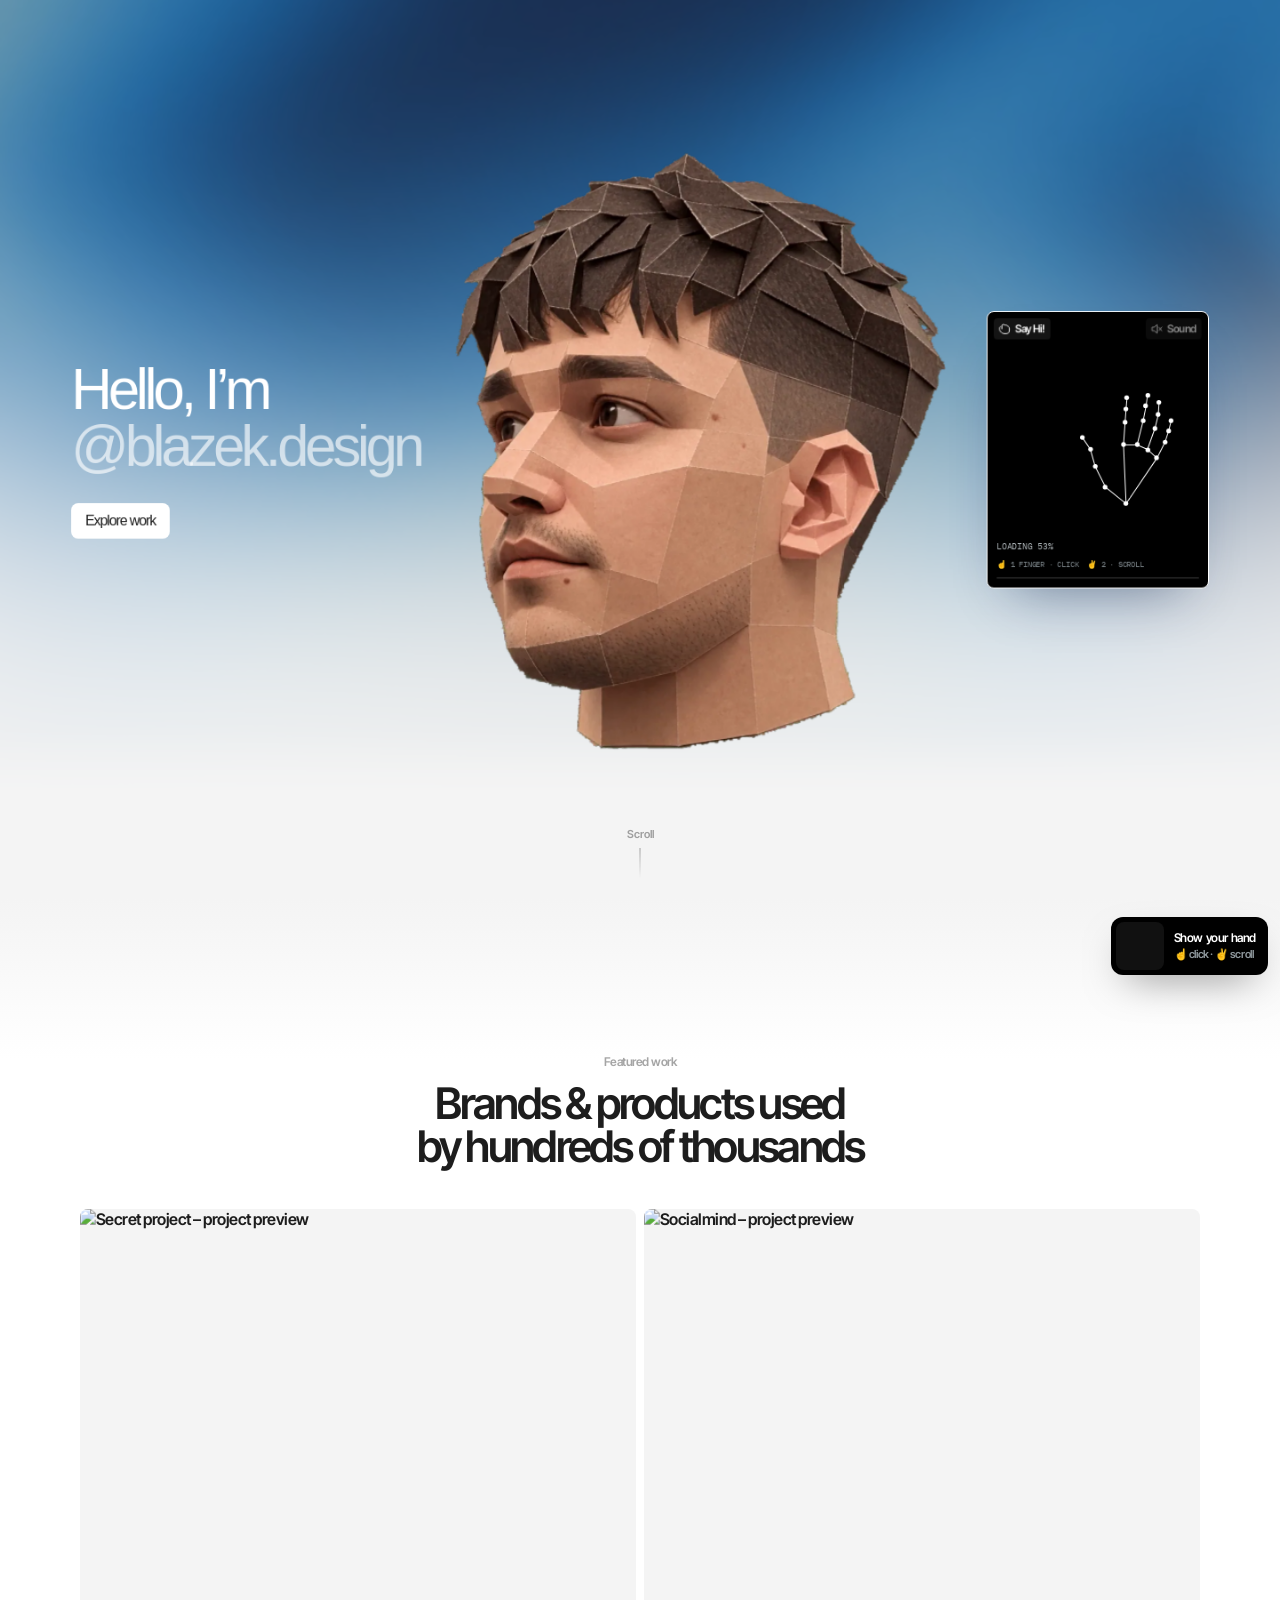
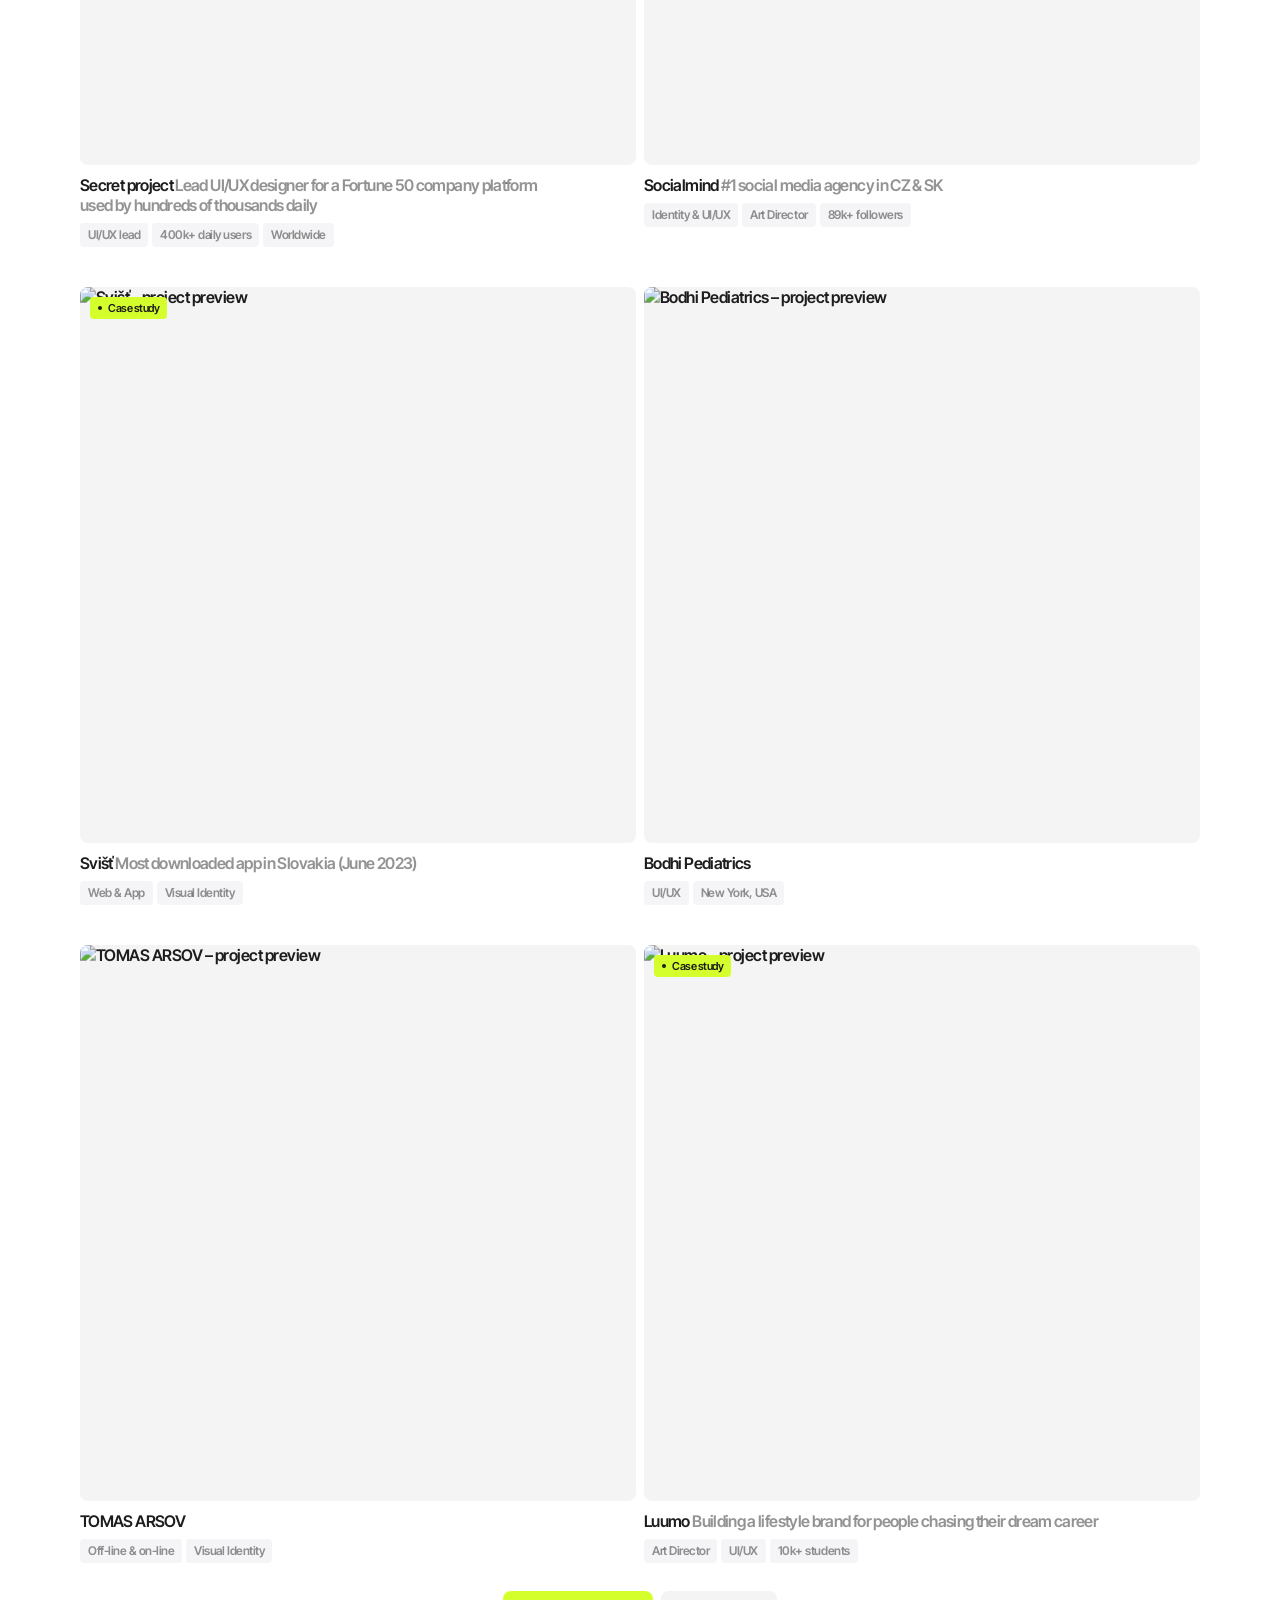
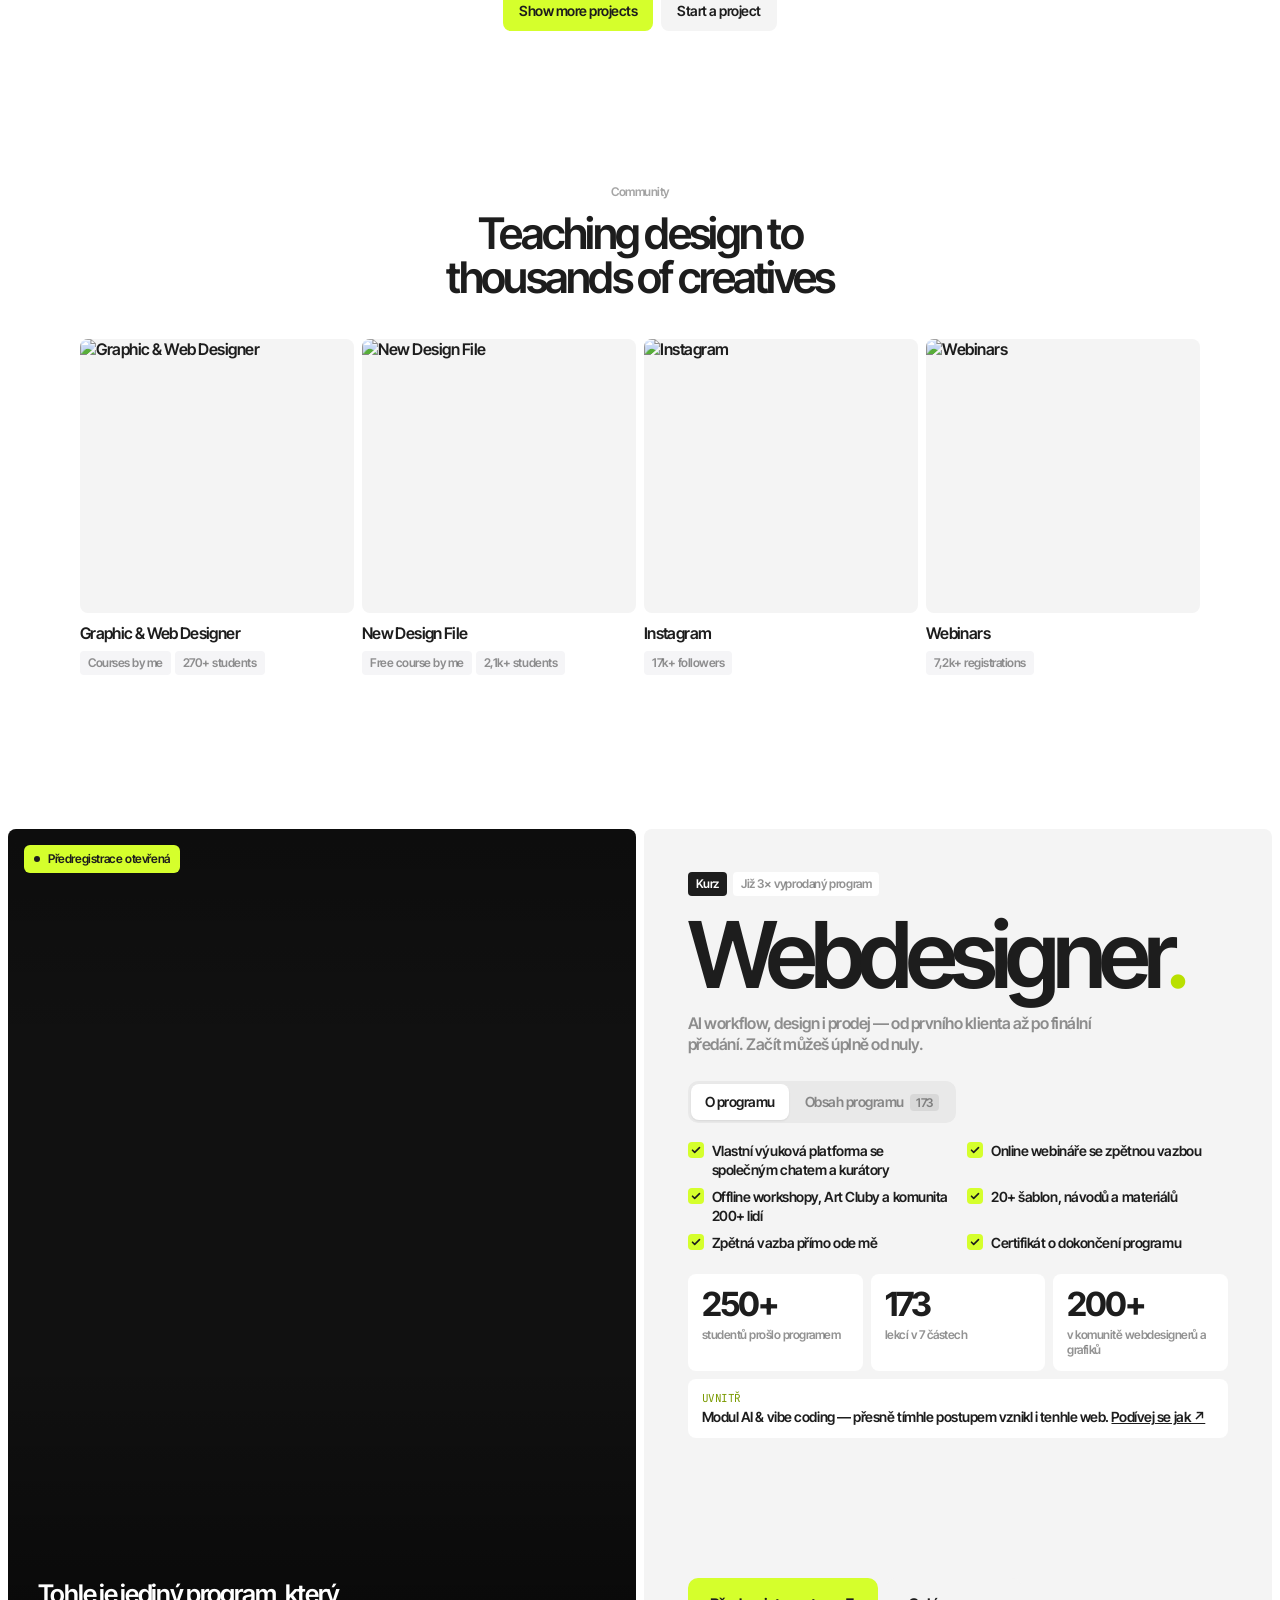
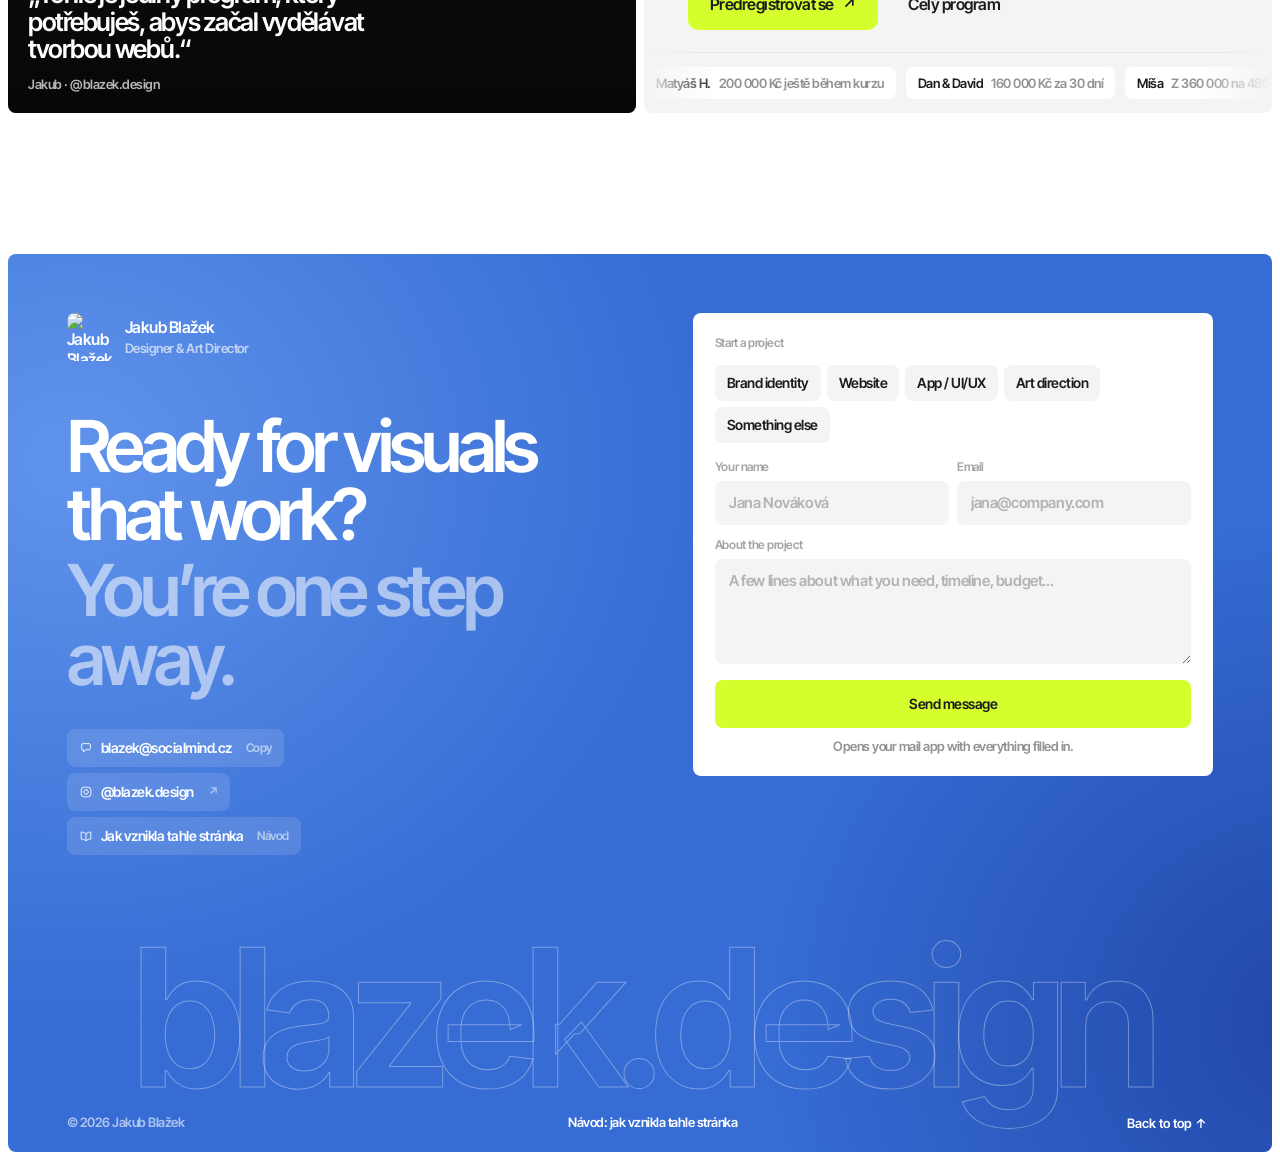
==== commit 0cc8a641: "New page order (work, teaching, Webdesigner split, contact footer) + /navod tutorial page Co-Authore" ====
--- a/index.html
+++ b/index.html
@@ -16,9 +16,9 @@
     <a class="nav-logo" href="#top" aria-label="Top">b.<i></i></a>
     <nav class="nav-links">
       <a href="#work">Work</a>
-      <a href="#services">Services</a>
       <a href="#webdesigner">Kurz</a>
-      <button type="button" data-drawer="contact">Contact</button>
+      <a href="navod.html">Návod</a>
+      <a class="nav-cta" href="#contact" data-drawer="contact">Contact</a>
     </nav>
   </header>
 
@@ -91,22 +91,7 @@
 
 
   <main id="page">
-    <!-- ───────── intro -->
-    <section id="about" class="sec">
-      <div class="wrap center">
-        <p class="mono reveal">Jakub Blažek — Designer &amp; Art Director</p>
-        <h2 class="intro-h reveal"><span class="dim">I combine my creativity &amp; experience</span><br>to simplify complex things</h2>
-        <p class="facts reveal"><span>8y of experience</span><span>120+ clients</span><span>2 400+ students</span><span>Seen by 800k+ daily users</span></p>
-        <div class="btns reveal"><button class="b-lime" type="button" data-drawer="contact">Start a project</button><a class="b-gray" href="#work">See the work</a></div>
-      </div>
-      <div class="logos reveal" aria-label="Trusted by">
-        <p class="label">Trusted by</p>
-        <div class="marquee"><div class="marquee-track"><img src="https://cdn.prod.website-files.com/69590862fc711ff077d13206/6985e81f05c573cd3ed650e0_bidli.svg" alt="" loading="lazy" draggable="false"><img src="https://cdn.prod.website-files.com/69590862fc711ff077d13206/6985e81f541ed614518a0d1c_allrisk.svg" alt="" loading="lazy" draggable="false"><img src="https://cdn.prod.website-files.com/69590862fc711ff077d13206/6985e822d0b81f661ff122ae_LORO%20ORO-1.svg" alt="" loading="lazy" draggable="false"><img src="https://cdn.prod.website-files.com/69590862fc711ff077d13206/6985e81fa6d6f6b16334787d_Bluefield.svg" alt="" loading="lazy" draggable="false"><img src="https://cdn.prod.website-files.com/69590862fc711ff077d13206/6985e81f29bb49e17c0e4ac7_alfaclassic.svg" alt="" loading="lazy" draggable="false"><img src="https://cdn.prod.website-files.com/69590862fc711ff077d13206/6985e82592da64351c79df87_WWF.svg" alt="" loading="lazy" draggable="false"><img src="https://cdn.prod.website-files.com/69590862fc711ff077d13206/6985e82380e75edaff0fb873_niceboy.svg" alt="" loading="lazy" draggable="false"><img src="https://cdn.prod.website-files.com/69590862fc711ff077d13206/6985e82018cdcffc95fd8176_Haier.svg" alt="" loading="lazy" draggable="false"><img src="https://cdn.prod.website-files.com/69590862fc711ff077d13206/6985e81f29bb49e17c0e4add_cargibilt.svg" alt="" loading="lazy" draggable="false"><img src="https://cdn.prod.website-files.com/69590862fc711ff077d13206/6985e81f119d3b266b3bdb07_BON.svg" alt="" loading="lazy" draggable="false"><img src="https://cdn.prod.website-files.com/69590862fc711ff077d13206/6985e81f4b06e0c3cf18f9c9_ClickPro.svg" alt="" loading="lazy" draggable="false"><img src="https://cdn.prod.website-files.com/69590862fc711ff077d13206/6985e81fdfa9e19effe4af56_cutegory.svg" alt="" loading="lazy" draggable="false"><img src="https://cdn.prod.website-files.com/69590862fc711ff077d13206/6985e81f05c573cd3ed650e0_bidli.svg" alt="" loading="lazy" draggable="false"><img src="https://cdn.prod.website-files.com/69590862fc711ff077d13206/6985e81f541ed614518a0d1c_allrisk.svg" alt="" loading="lazy" draggable="false"><img src="https://cdn.prod.website-files.com/69590862fc711ff077d13206/6985e822d0b81f661ff122ae_LORO%20ORO-1.svg" alt="" loading="lazy" draggable="false"><img src="https://cdn.prod.website-files.com/69590862fc711ff077d13206/6985e81fa6d6f6b16334787d_Bluefield.svg" alt="" loading="lazy" draggable="false"><img src="https://cdn.prod.website-files.com/69590862fc711ff077d13206/6985e81f29bb49e17c0e4ac7_alfaclassic.svg" alt="" loading="lazy" draggable="false"><img src="https://cdn.prod.website-files.com/69590862fc711ff077d13206/6985e82592da64351c79df87_WWF.svg" alt="" loading="lazy" draggable="false"><img src="https://cdn.prod.website-files.com/69590862fc711ff077d13206/6985e82380e75edaff0fb873_niceboy.svg" alt="" loading="lazy" draggable="false"><img src="https://cdn.prod.website-files.com/69590862fc711ff077d13206/6985e82018cdcffc95fd8176_Haier.svg" alt="" loading="lazy" draggable="false"><img src="https://cdn.prod.website-files.com/69590862fc711ff077d13206/6985e81f29bb49e17c0e4add_cargibilt.svg" alt="" loading="lazy" draggable="false"><img src="https://cdn.prod.website-files.com/69590862fc711ff077d13206/6985e81f119d3b266b3bdb07_BON.svg" alt="" loading="lazy" draggable="false"><img src="https://cdn.prod.website-files.com/69590862fc711ff077d13206/6985e81f4b06e0c3cf18f9c9_ClickPro.svg" alt="" loading="lazy" draggable="false"><img src="https://cdn.prod.website-files.com/69590862fc711ff077d13206/6985e81fdfa9e19effe4af56_cutegory.svg" alt="" loading="lazy" draggable="false"></div></div>
-        <div class="marquee rev"><div class="marquee-track"><img src="https://cdn.prod.website-files.com/69590862fc711ff077d13206/6985e8206ec376475aa04c9e_Gorenje.svg" alt="" loading="lazy" draggable="false"><img src="https://cdn.prod.website-files.com/69590862fc711ff077d13206/6985e82184c7c4f49b968dc8_dell.svg" alt="" loading="lazy" draggable="false"><img src="https://cdn.prod.website-files.com/69590862fc711ff077d13206/6985e8214544c59727ac3a27_Insta360.svg" alt="" loading="lazy" draggable="false"><img src="https://cdn.prod.website-files.com/69590862fc711ff077d13206/6985e8231637ce85dc2ff747_Socialmind.svg" alt="" loading="lazy" draggable="false"><img src="https://cdn.prod.website-files.com/69590862fc711ff077d13206/6985e822d0a7ee0ca75c8137_Luumo.svg" alt="" loading="lazy" draggable="false"><img src="https://cdn.prod.website-files.com/69590862fc711ff077d13206/6985e823a4730a1a1e2e1990_svis%CC%8Ct%CC%8C.svg" alt="" loading="lazy" draggable="false"><img src="https://cdn.prod.website-files.com/69590862fc711ff077d13206/6985e8226838b2f02cc8b7f6_Lucid.svg" alt="" loading="lazy" draggable="false"><img src="https://cdn.prod.website-files.com/69590862fc711ff077d13206/6985e8232b29f32c6c003f4c_Svijany.svg" alt="" loading="lazy" draggable="false"><img src="https://cdn.prod.website-files.com/69590862fc711ff077d13206/6985e824c89f38d35102a1c0_TOMAS%20ARSOV.svg" alt="" loading="lazy" draggable="false"><img src="https://cdn.prod.website-files.com/69590862fc711ff077d13206/6985e82325c26779dc2a7d29_SMART%20EMAILING.svg" alt="" loading="lazy" draggable="false"><img src="https://cdn.prod.website-files.com/69590862fc711ff077d13206/6985e82402373a2fa267a066_valxon.svg" alt="" loading="lazy" draggable="false"><img src="https://cdn.prod.website-files.com/69590862fc711ff077d13206/6985ec62127ef0449c60361d_Perfo.svg" alt="" loading="lazy" draggable="false"><img src="https://cdn.prod.website-files.com/69590862fc711ff077d13206/6985e8206ec376475aa04c9e_Gorenje.svg" alt="" loading="lazy" draggable="false"><img src="https://cdn.prod.website-files.com/69590862fc711ff077d13206/6985e82184c7c4f49b968dc8_dell.svg" alt="" loading="lazy" draggable="false"><img src="https://cdn.prod.website-files.com/69590862fc711ff077d13206/6985e8214544c59727ac3a27_Insta360.svg" alt="" loading="lazy" draggable="false"><img src="https://cdn.prod.website-files.com/69590862fc711ff077d13206/6985e8231637ce85dc2ff747_Socialmind.svg" alt="" loading="lazy" draggable="false"><img src="https://cdn.prod.website-files.com/69590862fc711ff077d13206/6985e822d0a7ee0ca75c8137_Luumo.svg" alt="" loading="lazy" draggable="false"><img src="https://cdn.prod.website-files.com/69590862fc711ff077d13206/6985e823a4730a1a1e2e1990_svis%CC%8Ct%CC%8C.svg" alt="" loading="lazy" draggable="false"><img src="https://cdn.prod.website-files.com/69590862fc711ff077d13206/6985e8226838b2f02cc8b7f6_Lucid.svg" alt="" loading="lazy" draggable="false"><img src="https://cdn.prod.website-files.com/69590862fc711ff077d13206/6985e8232b29f32c6c003f4c_Svijany.svg" alt="" loading="lazy" draggable="false"><img src="https://cdn.prod.website-files.com/69590862fc711ff077d13206/6985e824c89f38d35102a1c0_TOMAS%20ARSOV.svg" alt="" loading="lazy" draggable="false"><img src="https://cdn.prod.website-files.com/69590862fc711ff077d13206/6985e82325c26779dc2a7d29_SMART%20EMAILING.svg" alt="" loading="lazy" draggable="false"><img src="https://cdn.prod.website-files.com/69590862fc711ff077d13206/6985e82402373a2fa267a066_valxon.svg" alt="" loading="lazy" draggable="false"><img src="https://cdn.prod.website-files.com/69590862fc711ff077d13206/6985ec62127ef0449c60361d_Perfo.svg" alt="" loading="lazy" draggable="false"></div></div>
-      </div>
-    </section>
-
-    <!-- ───────── work -->
+    <!-- ───────── portfolio -->
     <section id="work" class="sec">
       <div class="wrap">
         <header class="s-head"><p class="label reveal">Featured work</p><h2 class="reveal">Brands &amp; products used<br>by hundreds of thousands</h2></header>
@@ -142,70 +127,20 @@
           <div class="chips"><span class="chip-tag">Art Director</span><span class="chip-tag">UI/UX</span><span class="chip-tag">10k+ students</span></div>
         </a>
         </div>
-        <div class="btns center reveal"><a class="b-lime" href="https://blazek-design.webflow.io/portfolio" target="_blank" rel="noopener">Show more projects</a><button class="b-gray" type="button" data-drawer="contact">Start a project</button></div>
+        <div class="btns center reveal"><a class="b-lime" href="https://blazek-design.webflow.io/portfolio" target="_blank" rel="noopener">Show more projects</a><a class="b-gray" href="#contact" data-drawer="contact">Start a project</a></div>
       </div>
     </section>
 
-    <!-- ───────── services -->
-    <section id="services" class="sec">
-      <div class="wrap">
-        <header class="s-head"><p class="label reveal">Services</p><h2 class="reveal">Identity, web &amp; product<br>under one roof</h2></header>
-        <div class="s-grid">
-        <button class="s-tile reveal" type="button" data-drawer="contact" data-topic="Brand &amp; Visual Identity" style="--i:0">
-          <span class="s-title">Brand &amp; Visual Identity</span><span class="s-go">Start a project ↗</span>
-          <span class="chips"><span class="chip-tag white">Logo</span><span class="chip-tag white">Identity</span><span class="chip-tag white">Brand manual</span></span>
-        </button>
-        <button class="s-tile reveal" type="button" data-drawer="contact" data-topic="Websites" style="--i:1">
-          <span class="s-title">Websites</span><span class="s-go">Start a project ↗</span>
-          <span class="chips"><span class="chip-tag white">Webflow</span><span class="chip-tag white">Landing pages</span><span class="chip-tag white">Conversion</span></span>
-        </button>
-        <button class="s-tile reveal" type="button" data-drawer="contact" data-topic="Apps &amp; UI/UX" style="--i:2">
-          <span class="s-title">Apps &amp; UI/UX</span><span class="s-go">Start a project ↗</span>
-          <span class="chips"><span class="chip-tag white">Product design</span><span class="chip-tag white">Prototypes</span></span>
-        </button>
-        <button class="s-tile reveal" type="button" data-drawer="contact" data-topic="Art Direction" style="--i:3">
-          <span class="s-title">Art Direction</span><span class="s-go">Start a project ↗</span>
-          <span class="chips"><span class="chip-tag white">Campaigns</span><span class="chip-tag white">Social media</span></span>
-        </button>
-        </div>
-      </div>
-    </section>
-
-    <!-- ───────── Webdesigner pre-registration -->
-    <section id="webdesigner" class="sec">
-      <div class="wrap">
-        <div class="wd reveal">
-          <div class="wd-glow" aria-hidden="true"></div>
-          <div class="wd-top">
-            <span class="wd-badge"><i></i>Předregistrace otevřená</span>
-            <span class="wd-badge ghost">Již 3× vyprodaný program</span>
-          </div>
-          <h2>Webdesigner<span>.</span></h2>
-          <p class="wd-lead">Jediný program, který potřebuješ, abys začal vydělávat tvorbou webů. Naučím tě AI workflow, design i prodej — od prvního klienta až po finální předání.</p>
-          <div class="wd-stats">
-            <div><b>250+</b><span>studentů prošlo programem</span></div>
-            <div><b>170+</b><span>lekcí v 7 částech</span></div>
-            <div><b>200+</b><span>v komunitě webdesignerů a grafiků</span></div>
-          </div>
-          <div class="wd-cta">
-            <button class="b-lime big" type="button" data-drawer="waitlist">Předregistrovat se <span>↗</span></button>
-            <a class="b-glass big" href="https://www.education.socialmind.cz/kurzy/webdesigner" target="_blank" rel="noopener">Co je v programu</a>
-          </div>
-          <div class="wd-wins marquee"><div class="marquee-track"><span class="win"><b>Matyáš H.</b>200 000 Kč ještě během kurzu</span><span class="win"><b>Dan &amp; David</b>160 000 Kč za 30 dní</span><span class="win"><b>Míša</b>Z 360 000 na 480 000 Kč ročně</span><span class="win"><b>Tadeáš J.</b>Vlastní appka a 4 000 uživatelů za týden</span><span class="win"><b>Denisa B.</b>60 000 Kč měsíčně z grafiky</span><span class="win"><b>Natálie V.</b>Klient na kompletní identitu, logo i web</span><span class="win"><b>Evča</b>3 klienti ještě během kurzu</span><span class="win"><b>Emma K.</b>První velká zakázka: vizuál celé výstavy</span><span class="win"><b>Matyáš H.</b>200 000 Kč ještě během kurzu</span><span class="win"><b>Dan &amp; David</b>160 000 Kč za 30 dní</span><span class="win"><b>Míša</b>Z 360 000 na 480 000 Kč ročně</span><span class="win"><b>Tadeáš J.</b>Vlastní appka a 4 000 uživatelů za týden</span><span class="win"><b>Denisa B.</b>60 000 Kč měsíčně z grafiky</span><span class="win"><b>Natálie V.</b>Klient na kompletní identitu, logo i web</span><span class="win"><b>Evča</b>3 klienti ještě během kurzu</span><span class="win"><b>Emma K.</b>První velká zakázka: vizuál celé výstavy</span></div></div>
-        </div>
-      </div>
-    </section>
-
-    <!-- ───────── community -->
+    <!-- ───────── teaching -->
     <section id="community" class="sec">
       <div class="wrap">
         <header class="s-head"><p class="label reveal">Community</p><h2 class="reveal">Teaching design to<br>thousands of creatives</h2></header>
         <div class="c-grid">
-        <button class="c-tile reveal" data-drawer="waitlist" type="button" style="--i:0">
+        <a class="c-tile reveal" href="#webdesigner" style="--i:0">
           <span class="c-media"><img src="https://cdn.prod.website-files.com/69590862fc711ff077d13206/6adf235b00e8b66e4264163e_home-community-courses.jpg" alt="Graphic &amp; Web Designer" loading="lazy" draggable="false"></span>
           <span class="c-title">Graphic &amp; Web Designer</span>
           <span class="chips"><span class="chip-tag">Courses by me</span><span class="chip-tag">270+ students</span></span>
-        </button>
+        </a>
         <a class="c-tile reveal" href="https://socialmind.cz" target="_blank" rel="noopener" style="--i:1">
           <span class="c-media"><img src="https://cdn.prod.website-files.com/69590862fc711ff077d13206/6adf235b11e4608214904bce_home-community-ndf.jpg" alt="New Design File" loading="lazy" draggable="false"></span>
           <span class="c-title">New Design File</span>
@@ -225,68 +160,125 @@
       </div>
     </section>
 
-    <!-- ───────── CTA -->
-    <section id="cta" class="sec">
-      <button class="cta-band reveal" type="button" data-drawer="contact">
-        <span class="cta-bg" aria-hidden="true"></span>
-        <span class="cta-row">
-          <img src="https://cdn.prod.website-files.com/69590862fc711ff077d13206/695916f0d73ce68e7324b6ac_Profile%20pic.avif" alt="" draggable="false">
-          <span class="cta-q">Ready for visuals that work?</span>
-          <span class="cta-a">You’re one step away</span>
-          <span class="cta-arrow">→</span>
-          <span class="cta-chat"><svg viewBox="0 0 24 24" width="20" height="20"><path d="M5 6.5A2.5 2.5 0 0 1 7.5 4h9A2.5 2.5 0 0 1 19 6.5v6a2.5 2.5 0 0 1-2.5 2.5H11l-4 3.5V15h0a2 2 0 0 1-2-2z" fill="none" stroke="#1d1d1d" stroke-width="1.6" stroke-linejoin="round"/></svg></span>
-        </span>
-      </button>
+    <!-- ───────── Webdesigner: video | program -->
+    <section id="webdesigner" class="sec">
+      <div class="wd2 reveal">
+        <div class="wd2-media">
+          <video id="wdVideo" muted loop playsinline preload="none" poster="https://cdn.prod.website-files.com/69bd78c8aab014ee410eb84b/6ac237179ef4060d7cf0f898_wd-hero-desktop-poster.jpg">
+            <source src="https://cdn.prod.website-files.com/69bd78c8aab014ee410eb84b/6ac23ef15f56fb4e96f5e861_wd-hero-desktop-v2.webm" type="video/webm">
+            <source src="https://cdn.prod.website-files.com/69bd78c8aab014ee410eb84b/6ac23ec1a4622b080cb23fe9_wd-hero-desktop-v2.mp4" type="video/mp4">
+          </video>
+          <div class="wd2-media-top"><span class="wd-badge"><i></i>Předregistrace otevřená</span></div>
+          <div class="wd2-media-bottom">
+            <p class="wd2-quote">„Tohle je jediný program, který potřebuješ, abys začal vydělávat tvorbou webů.“</p>
+            <span class="wd2-sign">Jakub · @blazek.design</span>
+          </div>
+        </div>
+        <div class="wd2-info">
+          <div class="wd2-pills"><span class="pill-k">Kurz</span><span class="pill-k ghost">Již 3× vyprodaný program</span></div>
+          <h2 class="wd2-title">Webdesigner<span>.</span></h2>
+          <p class="wd2-sub">AI workflow, design i prodej — od prvního klienta až po finální předání. Začít můžeš úplně od nuly.</p>
+          <div class="tabs" role="tablist">
+            <button class="tab on" type="button" role="tab" aria-selected="true" data-tab="about">O programu</button>
+            <button class="tab" type="button" role="tab" aria-selected="false" data-tab="lessons">Obsah programu <i>173</i></button>
+          </div>
+          <div class="tab-panels">
+            <div class="tab-panel on" data-panel="about">
+              <ul class="checks"><li>Vlastní výuková platforma se společným chatem a kurátory</li><li>Online webináře se zpětnou vazbou</li><li>Offline workshopy, Art Cluby a komunita 200+ lidí</li><li>20+ šablon, návodů a materiálů</li><li>Zpětná vazba přímo ode mě</li><li>Certifikát o dokončení programu</li></ul>
+              <div class="wd2-stats">
+                <div><b>250+</b><span>studentů prošlo programem</span></div>
+                <div><b>173</b><span>lekcí v 7 částech</span></div>
+                <div><b>200+</b><span>v komunitě webdesignerů a grafiků</span></div>
+              </div>
+              <div class="note"><span class="label">Uvnitř</span>Modul AI &amp; vibe coding — přesně tímhle postupem vznikl i tenhle web. <a href="navod.html">Podívej se jak ↗</a></div>
+            </div>
+            <div class="tab-panel" data-panel="lessons">
+              <div class="mods">
+              <div class="mod">
+                <button class="mod-head" type="button" aria-expanded="false"><span class="mod-n">01</span><span class="mod-t">Foundations &amp; Figma</span><span class="mod-c">41 lekcí</span><span class="mod-x" aria-hidden="true"></span></button>
+                <div class="mod-body"><div><ul><li><span>Úvod</span><i>3 lekce</i></li><li><span>O webdesignu</span><i>3 lekce</i></li><li><span>Základní pravidla designu</span><i>2 lekce</i></li><li><span>Figma od nuly</span><i>32 lekcí</i></li></ul><p>Důležitý základ — od principů webdesignu až po první efektivní práci ve Figmě.</p></div></div>
+              </div>
+              <div class="mod">
+                <button class="mod-head" type="button" aria-expanded="false"><span class="mod-n">02</span><span class="mod-t">První web design koncept</span><span class="mod-c">32 lekcí</span><span class="mod-x" aria-hidden="true"></span></button>
+                <div class="mod-body"><div><ul><li><span>Testový projekt</span><i>4 lekce</i></li><li><span>Analýza</span><i>3 lekce</i></li><li><span>Wireframe</span><i>7 lekcí</i></li><li><span>Hero sekce</span><i>5 lekcí</i></li><li><span>Design landing page</span><i>10 lekcí</i></li><li><span>Portfolio na Behance</span><i>3 lekce</i></li></ul><p>Tvůj první kompletní webdesign projekt — od analýzy a wireframu po landing page v portfoliu.</p></div></div>
+              </div>
+              <div class="mod">
+                <button class="mod-head" type="button" aria-expanded="false"><span class="mod-n">03</span><span class="mod-t">Pokročilé design fundamentals</span><span class="mod-c">18 lekcí</span><span class="mod-x" aria-hidden="true"></span></button>
+                <div class="mod-body"><div><ul><li><span>Pokročilý design &amp; UI</span><i>5 lekcí</i></li><li><span>Tlačítka</span><i>4 lekce</i></li><li><span>Ikonky &amp; detaily</span><i>3 lekce</i></li><li><span>Formuláře</span><i>3 lekce</i></li><li><span>Responzivita</span><i>2 lekce</i></li><li><span>Vzory &amp; mentoři</span><i>1 lekce</i></li></ul><p>UI do detailu — typografie, barvy, spacing, komponenty a responzivita.</p></div></div>
+              </div>
+              <div class="mod">
+                <button class="mod-head" type="button" aria-expanded="false"><span class="mod-n">04</span><span class="mod-t">Full-scale web design</span><span class="mod-c">20 lekcí</span><span class="mod-x" aria-hidden="true"></span></button>
+                <div class="mod-body"><div><ul><li><span>Vícestránkový web</span><i>2 lekce</i></li><li><span>Architektura</span><i>1 lekce</i></li><li><span>Nastavení vizuálního stylu</span><i>9 lekcí</i></li><li><span>Dokončení webu</span><i>8 lekcí</i></li></ul><p>Kompletní design vícestránkového webu včetně UI kitu pro vývojáře.</p></div></div>
+              </div>
+              <div class="mod">
+                <button class="mod-head" type="button" aria-expanded="false"><span class="mod-n">05</span><span class="mod-t">No-code building</span><span class="mod-c">22 lekcí</span><span class="mod-x" aria-hidden="true"></span></button>
+                <div class="mod-body"><div><ul><li><span>Tilda</span><i>8 lekcí</i></li><li><span>Webflow</span><i>11 lekcí</i></li><li><span>Framer</span><i>3 lekce</i></li></ul><p>Z designu funkční web bez programování — stavba, publikování a předání klientovi.</p></div></div>
+              </div>
+              <div class="mod open">
+                <button class="mod-head" type="button" aria-expanded="true"><span class="mod-n">06</span><span class="mod-t">AI &amp; vibe coding</span><span class="mod-c">29 lekcí</span><span class="mod-x" aria-hidden="true"></span></button>
+                <div class="mod-body"><div><ul><li><span>Kompletní modul</span><i>29 lekcí</i></li></ul><p>Celý proces tvorby webu s AI — Claude, Figma Make, Cursor, Lovable, v0, Vercel, GitHub… přesně takhle vznikl i tenhle web.</p></div></div>
+              </div>
+              <div class="mod">
+                <button class="mod-head" type="button" aria-expanded="false"><span class="mod-n">07</span><span class="mod-t">Sales system</span><span class="mod-c">9 lekcí</span><span class="mod-x" aria-hidden="true"></span></button>
+                <div class="mod-body"><div><ul><li><span>Prodejní mindset</span><i>6 lekcí</i></li><li><span>Vyjednávání</span><i>3 lekce</i></li></ul><p>Jak najít klienty, nacenit práci a uzavřít zakázku.</p></div></div>
+              </div>
+              <div class="mod">
+                <button class="mod-head" type="button" aria-expanded="false"><span class="mod-n">✦</span><span class="mod-t">Bonus: prototyping ve Figmě</span><span class="mod-c">3 lekce</span><span class="mod-x" aria-hidden="true"></span></button>
+                <div class="mod-body"><div><ul><li><span>Interaktivní prototypy</span><i>3 lekce</i></li></ul><p>Klikací prototyp, přechody a animace ještě před vývojem.</p></div></div>
+              </div>
+              </div>
+            </div>
+          </div>
+          <div class="wd2-cta">
+            <button class="b-lime big" type="button" data-drawer="waitlist">Předregistrovat se <span>↗</span></button>
+            <a class="b-gray big" href="https://www.education.socialmind.cz/kurzy/webdesigner" target="_blank" rel="noopener">Celý program</a>
+          </div>
+          <div class="wd-wins marquee"><div class="marquee-track"><span class="win"><b>Matyáš H.</b>200 000 Kč ještě během kurzu</span><span class="win"><b>Dan &amp; David</b>160 000 Kč za 30 dní</span><span class="win"><b>Míša</b>Z 360 000 na 480 000 Kč ročně</span><span class="win"><b>Tadeáš J.</b>Vlastní appka a 4 000 uživatelů za týden</span><span class="win"><b>Denisa B.</b>60 000 Kč měsíčně z grafiky</span><span class="win"><b>Natálie V.</b>Klient na kompletní identitu, logo i web</span><span class="win"><b>Evča</b>3 klienti ještě během kurzu</span><span class="win"><b>Emma K.</b>První velká zakázka: vizuál celé výstavy</span><span class="win"><b>Matyáš H.</b>200 000 Kč ještě během kurzu</span><span class="win"><b>Dan &amp; David</b>160 000 Kč za 30 dní</span><span class="win"><b>Míša</b>Z 360 000 na 480 000 Kč ročně</span><span class="win"><b>Tadeáš J.</b>Vlastní appka a 4 000 uživatelů za týden</span><span class="win"><b>Denisa B.</b>60 000 Kč měsíčně z grafiky</span><span class="win"><b>Natálie V.</b>Klient na kompletní identitu, logo i web</span><span class="win"><b>Evča</b>3 klienti ještě během kurzu</span><span class="win"><b>Emma K.</b>První velká zakázka: vizuál celé výstavy</span></div></div>
+        </div>
+      </div>
     </section>
 
-    <footer id="footer">
-      <div class="wrap center">
-        <div class="f-card reveal">
-          <h3>Join 150+<br>customers</h3>
-          <button type="button" class="f-link" data-copy="blazek@socialmind.cz"><svg viewBox="0 0 16 16" width="14" height="14"><path d="M3 4.5A1.5 1.5 0 0 1 4.5 3h7A1.5 1.5 0 0 1 13 4.5v4A1.5 1.5 0 0 1 11.5 10H8l-3 2.5V10a1.5 1.5 0 0 1-2-1.5z" fill="none" stroke="currentColor" stroke-linejoin="round"/></svg>blazek@socialmind.cz</button>
-          <a class="f-link" href="https://www.instagram.com/blazek.design/" target="_blank" rel="noopener"><svg viewBox="0 0 16 16" width="14" height="14"><rect x="2.5" y="2.5" width="11" height="11" rx="3.2" fill="none" stroke="currentColor"/><circle cx="8" cy="8" r="2.6" fill="none" stroke="currentColor"/></svg>@blazek.design</a>
+    <!-- ───────── contact = footer -->
+    <footer id="contact" class="sec">
+      <div class="ct">
+        <div class="ct-glow" aria-hidden="true"></div>
+        <div class="ct-grid">
+          <div class="ct-left">
+            <div class="ct-me"><img src="https://cdn.prod.website-files.com/69590862fc711ff077d13206/695916f0d73ce68e7324b6ac_Profile%20pic.avif" alt="Jakub Blažek" draggable="false"><div><b>Jakub Blažek</b><span>Designer &amp; Art Director</span></div></div>
+            <h2 class="ct-title">Ready for visuals<br>that work? <span>You’re one step away.</span></h2>
+            <div class="ct-links">
+              <button type="button" class="ct-link" data-copy="blazek@socialmind.cz"><svg viewBox="0 0 16 16" width="14" height="14"><path d="M3 4.5A1.5 1.5 0 0 1 4.5 3h7A1.5 1.5 0 0 1 13 4.5v4A1.5 1.5 0 0 1 11.5 10H8l-3 2.5V10a1.5 1.5 0 0 1-2-1.5z" fill="none" stroke="currentColor" stroke-linejoin="round"/></svg>blazek@socialmind.cz<i>Copy</i></button>
+              <a class="ct-link" href="https://www.instagram.com/blazek.design/" target="_blank" rel="noopener"><svg viewBox="0 0 16 16" width="14" height="14"><rect x="2.5" y="2.5" width="11" height="11" rx="3.2" fill="none" stroke="currentColor"/><circle cx="8" cy="8" r="2.6" fill="none" stroke="currentColor"/></svg>@blazek.design<i>↗</i></a>
+              <a class="ct-link" href="navod.html"><svg viewBox="0 0 16 16" width="14" height="14"><path d="M8 13.5c-1.6-1.5-3.4-2-5.5-2v-8c2.1 0 3.9.5 5.5 2m0 8c1.6-1.5 3.4-2 5.5-2v-8c-2.1 0-3.9.5-5.5 2m0 8v-8" fill="none" stroke="currentColor" stroke-linejoin="round"/></svg>Jak vznikla tahle stránka<i>Návod</i></a>
+            </div>
+          </div>
+          <form id="contactForm" class="ct-form" novalidate>
+            <p class="label">Start a project</p>
+            <fieldset class="dr-topics">
+              <legend class="label sr">What are we making?</legend>
+              <button type="button" class="topic" data-topic="Brand & Visual Identity">Brand identity</button>
+              <button type="button" class="topic" data-topic="Websites">Website</button>
+              <button type="button" class="topic" data-topic="Apps & UI/UX">App / UI/UX</button>
+              <button type="button" class="topic" data-topic="Art Direction">Art direction</button>
+              <button type="button" class="topic" data-topic="Something else">Something else</button>
+            </fieldset>
+            <div class="row2">
+              <label class="field"><span class="label">Your name</span><input name="name" autocomplete="name" placeholder="Jana Nováková"></label>
+              <label class="field"><span class="label">Email</span><input name="email" type="email" autocomplete="email" placeholder="jana@company.com"></label>
+            </div>
+            <label class="field"><span class="label">About the project</span><textarea name="message" rows="4" placeholder="A few lines about what you need, timeline, budget…"></textarea></label>
+            <button class="b-lime wide" type="submit">Send message</button>
+            <p class="dr-note" id="formNote">Opens your mail app with everything filled in.</p>
+          </form>
         </div>
         <p class="f-word" aria-hidden="true">blazek.design</p>
-        <div class="f-bottom"><span>© 2026 Jakub Blažek</span><button type="button" class="to-top" data-top>Back to top ↑</button></div>
+        <div class="f-bottom"><span>© 2026 Jakub Blažek</span><a href="navod.html">Návod: jak vznikla tahle stránka</a><button type="button" class="to-top" data-top>Back to top ↑</button></div>
       </div>
     </footer>
   </main>
 
-  <!-- ───────── drawers -->
+  <!-- ───────── waitlist drawer -->
   <div id="drawerScrim" hidden></div>
-  <aside class="drawer" id="drawer-contact" role="dialog" aria-modal="true" aria-labelledby="contactTitle" aria-hidden="true">
-    <div class="dr-head">
-      <p class="label">Contact Jakub</p>
-      <button class="dr-close" type="button" data-close aria-label="Close">Close</button>
-    </div>
-    <div class="dr-body">
-      <div class="dr-me">
-        <img src="https://cdn.prod.website-files.com/69590862fc711ff077d13206/695916f0d73ce68e7324b6ac_Profile%20pic.avif" alt="" draggable="false">
-        <div><b>Jakub Blažek</b><span>Designer &amp; Art Director</span></div>
-      </div>
-      <h2 id="contactTitle">Let’s talk design</h2>
-      <form id="contactForm" novalidate>
-        <fieldset class="dr-topics">
-          <legend class="label">What are we making?</legend>
-          <button type="button" class="topic" data-topic="Brand & Visual Identity">Brand identity</button>
-          <button type="button" class="topic" data-topic="Websites">Website</button>
-          <button type="button" class="topic" data-topic="Apps & UI/UX">App / UI/UX</button>
-          <button type="button" class="topic" data-topic="Art Direction">Art direction</button>
-          <button type="button" class="topic" data-topic="Something else">Something else</button>
-        </fieldset>
-        <label class="field"><span class="label">Your name</span><input name="name" autocomplete="name" placeholder="Jana Nováková"></label>
-        <label class="field"><span class="label">Email</span><input name="email" type="email" autocomplete="email" placeholder="jana@company.com"></label>
-        <label class="field"><span class="label">About the project</span><textarea name="message" rows="4" placeholder="A few lines about what you need, timeline, budget…"></textarea></label>
-        <button class="b-lime wide" type="submit">Send message</button>
-        <p class="dr-note" id="formNote">Opens your mail app with everything filled in.</p>
-      </form>
-      <div class="dr-alt">
-        <button type="button" class="dr-link" data-copy="blazek@socialmind.cz"><span class="label">Email</span><b>blazek@socialmind.cz</b><i>Copy</i></button>
-        <a class="dr-link" href="https://www.instagram.com/blazek.design/" target="_blank" rel="noopener"><span class="label">Instagram</span><b>@blazek.design</b><i>↗</i></a>
-      </div>
-    </div>
-  </aside>
-
   <aside class="drawer wide" id="drawer-waitlist" role="dialog" aria-modal="true" aria-labelledby="wlTitle" aria-hidden="true">
     <div class="dr-head">
       <p class="label" id="wlTitle">Webdesigner · předregistrace</p>
--- a/style.css
+++ b/style.css
@@ -489,3 +489,102 @@
   .nav-links a { display: none; }
   .cta-arrow { display: none; }
 }
+
+/* ═════════ v3 layout: Webdesigner split + contact footer ═════════ */
+.nav-links .nav-cta { background: var(--lime); }
+.nav-links .nav-cta:hover, .nav-links .nav-cta.hand-hover { background: #c8f20f; }
+.sr { position: absolute !important; width: 1px; height: 1px; overflow: hidden; clip: rect(0 0 0 0); }
+
+/* half / half: video | program */
+#webdesigner { padding-left: 8px; padding-right: 8px; }
+.wd2 { display: grid; grid-template-columns: 1fr 1fr; gap: 8px; min-height: calc(100vh - 16px); }
+.wd2-media { position: relative; overflow: hidden; border-radius: 8px; background: #111; min-height: 520px; }
+.wd2-media video { position: absolute; inset: 0; width: 100%; height: 100%; object-fit: cover; }
+.wd2-media::after { content: ""; position: absolute; inset: 0; background: linear-gradient(180deg, rgba(0,0,0,.25), transparent 25%, transparent 60%, rgba(0,0,0,.6)); pointer-events: none; }
+.wd2-media-top { position: absolute; z-index: 1; left: 16px; top: 16px; }
+.wd2-media-bottom { position: absolute; z-index: 1; left: 20px; right: 20px; bottom: 20px; color: #fff; }
+.wd2-quote { margin: 0 0 10px; max-width: 26ch; font-size: clamp(20px, 2vw, 30px); line-height: 1.08; letter-spacing: -.05em; }
+.wd2-sign { font-size: 13px; color: rgba(255,255,255,.7); }
+.wd2-info { position: relative; display: flex; flex-direction: column; padding: clamp(24px, 3.4vw, 48px); border-radius: 8px; background: var(--tile); overflow: hidden; }
+.wd2-pills { display: flex; gap: 6px; flex-wrap: wrap; }
+.pill-k { padding: 4px 8px; border-radius: 4px; background: var(--ink); color: #fff; font-size: 12px; line-height: 16px; letter-spacing: -.4px; }
+.pill-k.ghost { background: #fff; color: var(--mute); }
+#page .wd2-title { margin-top: 18px; font-size: clamp(54px, 7.2vw, 116px); line-height: .9; letter-spacing: -.07em; }
+.wd2-title span { color: #b9e000; }
+.wd2-sub { margin: 16px 0 0; max-width: 44ch; font-size: clamp(16px, 1.25vw, 19px); line-height: 1.3; letter-spacing: -.5px; color: var(--mute); }
+.tabs { display: inline-flex; gap: 2px; align-self: flex-start; margin-top: 26px; padding: 3px; border-radius: 10px; background: #e9e9e9; }
+.tab { height: 36px; padding: 0 14px; border: 0; border-radius: 8px; background: none; cursor: pointer; font: 600 14px var(--pg); letter-spacing: -.5px; color: var(--mute); transition: background .25s, color .25s; }
+.tab i { font-style: normal; margin-left: 4px; padding: 1px 6px; border-radius: 4px; background: rgba(29,29,29,.08); font-size: 12px; }
+.tab.on { background: #fff; color: var(--ink); box-shadow: 0 1px 2px rgba(0,0,0,.08); }
+.tab:not(.on):hover, .tab.hand-hover:not(.on) { color: var(--ink); }
+.tab-panels { position: relative; margin-top: 18px; flex: 1; min-height: 0; }
+.tab-panel { display: none; animation: panelIn .5s var(--ease); }
+.tab-panel.on { display: block; }
+@keyframes panelIn { from { opacity: 0; transform: translateY(8px); filter: blur(4px); } }
+.checks { list-style: none; margin: 0; padding: 0; display: grid; grid-template-columns: 1fr 1fr; gap: 8px 18px; }
+.checks li { position: relative; padding-left: 24px; font-size: 14px; line-height: 19px; letter-spacing: -.45px; }
+.checks li::before { content: ""; position: absolute; left: 0; top: 1px; width: 16px; height: 16px; border-radius: 4px; background: var(--lime) url("data:image/svg+xml,%3Csvg xmlns='http://www.w3.org/2000/svg' viewBox='0 0 16 16'%3E%3Cpath d='M4.5 8.2l2.2 2.2 4.8-4.8' fill='none' stroke='%231d1d1d' stroke-width='1.6' stroke-linecap='round' stroke-linejoin='round'/%3E%3C/svg%3E") center/16px no-repeat; }
+.wd2-stats { display: grid; grid-template-columns: repeat(3, 1fr); gap: 8px; margin-top: 22px; }
+.wd2-stats div { padding: 14px; border-radius: 8px; background: #fff; }
+.wd2-stats b { display: block; font-size: clamp(28px, 2.6vw, 40px); line-height: 1; letter-spacing: -.06em; }
+.wd2-stats span { display: block; margin-top: 6px; font-size: 12px; line-height: 15px; color: var(--mute); }
+.note { margin-top: 8px; padding: 12px 14px; border-radius: 8px; background: #fff; font-size: 14px; line-height: 19px; letter-spacing: -.45px; }
+.note .label { display: block; margin: 0 0 2px; font: 400 11px var(--mono); text-transform: uppercase; color: #7a9a00; }
+.note a { color: var(--ink); }
+.mods { display: grid; gap: 4px; max-height: min(52vh, 460px); overflow-y: auto; padding-right: 4px; overscroll-behavior: contain; }
+.mod { border-radius: 8px; background: #fff; }
+.mod-head { width: 100%; display: grid; grid-template-columns: 34px 1fr auto 18px; align-items: center; gap: 8px; padding: 13px 14px; border: 0; background: none; cursor: pointer; text-align: left; font: 600 15px var(--pg); letter-spacing: -.5px; color: var(--ink); }
+.mod-n { font: 400 12px var(--mono); color: var(--soft); }
+.mod-c { font-size: 12px; color: var(--mute); }
+.mod-x { position: relative; width: 14px; height: 14px; }
+.mod-x::before, .mod-x::after { content: ""; position: absolute; left: 0; top: 6px; width: 14px; height: 2px; border-radius: 2px; background: var(--ink); transition: transform .35s var(--ease); }
+.mod-x::after { transform: rotate(90deg); }
+.mod.open .mod-x::after { transform: rotate(0); }
+.mod-head:hover, .mod-head.hand-hover { background: rgba(213,255,44,.35); border-radius: 8px; }
+.mod-body { display: grid; grid-template-rows: 0fr; transition: grid-template-rows .45s var(--ease); }
+.mod.open .mod-body { grid-template-rows: 1fr; }
+.mod-body > div { overflow: hidden; }
+.mod-body ul { list-style: none; margin: 0; padding: 0 14px 0 56px; }
+.mod-body li { display: flex; justify-content: space-between; gap: 12px; padding: 7px 0; border-top: 1px solid rgba(29,29,29,.07); font-size: 14px; letter-spacing: -.4px; }
+.mod-body li i { font-style: normal; color: var(--mute); font-size: 12px; white-space: nowrap; }
+.mod-body p { margin: 6px 14px 14px 56px; font-size: 13px; line-height: 18px; color: var(--mute); }
+.wd2-cta { display: flex; flex-wrap: wrap; gap: 8px; margin-top: 22px; }
+.b-gray.big { height: 52px; padding: 0 22px; font-size: 16px; border-radius: 10px; }
+.wd2-info .wd-wins { margin: 22px calc(-1 * clamp(24px, 3.4vw, 48px)) calc(-1 * clamp(24px, 3.4vw, 48px)); padding: 14px 0; border-top: 1px solid rgba(29,29,29,.07); }
+.wd2-info .win { background: #fff; color: var(--mute); }
+.wd2-info .win b { color: var(--ink); }
+
+/* contact = footer */
+#contact { padding: clamp(96px, 11vw, 160px) 8px 8px; }
+.ct { position: relative; overflow: hidden; isolation: isolate; border-radius: 8px; background: var(--blue); color: #fff; padding: clamp(28px, 4.6vw, 64px) clamp(20px, 4.6vw, 64px) 20px; }
+.ct-glow { position: absolute; inset: -40%; z-index: -1; background: radial-gradient(40% 50% at 25% 35%, rgba(130,180,255,.55), transparent 70%), radial-gradient(35% 45% at 80% 70%, rgba(15,40,130,.55), transparent 70%); animation: drift 20s ease-in-out infinite alternate; }
+.ct-grid { display: grid; grid-template-columns: 1.05fr .95fr; gap: clamp(24px, 4vw, 64px); align-items: start; }
+.ct-me { display: flex; align-items: center; gap: 10px; }
+.ct-me img { width: 48px; height: 48px; border-radius: 8px; object-fit: cover; }
+.ct-me b { display: block; font-weight: 600; }
+.ct-me span { font-size: 13px; color: rgba(255,255,255,.65); }
+#page .ct-title { margin-top: clamp(28px, 4vw, 56px); color: #fff; font-size: clamp(44px, 5.6vw, 88px); line-height: .95; letter-spacing: -.065em; }
+.ct-title span { display: block; margin-top: .12em; color: rgba(255,255,255,.55); }
+.ct-links { display: flex; flex-direction: column; align-items: flex-start; gap: 6px; margin-top: 36px; }
+.ct-link { display: inline-flex; align-items: center; gap: 8px; padding: 9px 12px; border: 0; border-radius: 8px; background: rgba(255,255,255,.12); color: #fff; text-decoration: none; cursor: pointer; font: 600 14px/20px var(--pg); letter-spacing: -.5px; -webkit-backdrop-filter: blur(12px); backdrop-filter: blur(12px); transition: background .2s, color .2s; }
+.ct-link i { font-style: normal; margin-left: 6px; font-size: 12px; color: rgba(255,255,255,.55); }
+.ct-link:hover, .ct-link.hand-hover { background: var(--lime); color: var(--ink); }
+.ct-link:hover i, .ct-link.hand-hover i { color: rgba(29,29,29,.5); }
+.ct-form { padding: 22px; border-radius: 8px; background: #fff; color: var(--ink); }
+.ct-form > .label { margin-bottom: 14px; }
+.row2 { display: grid; grid-template-columns: 1fr 1fr; gap: 8px; }
+#contact .f-word { margin: clamp(40px, 6vw, 80px) 0 0; -webkit-text-stroke: 1px rgba(255,255,255,.35); text-align: center; }
+#contact .f-bottom { display: flex; flex-wrap: wrap; justify-content: space-between; gap: 8px 20px; margin-top: 10px; font-size: 13px; color: rgba(255,255,255,.6); }
+#contact .f-bottom a, #contact .to-top { color: #fff; text-decoration: none; }
+
+@media (max-width: 960px) {
+  .wd2 { grid-template-columns: 1fr; min-height: 0; }
+  .wd2-media { min-height: 70vh; }
+  .ct-grid { grid-template-columns: 1fr; }
+  .mods { max-height: none; }
+}
+@media (max-width: 640px) {
+  .checks { grid-template-columns: 1fr; }
+  .row2 { grid-template-columns: 1fr; }
+  .wd2-stats span { font-size: 11px; }
+}
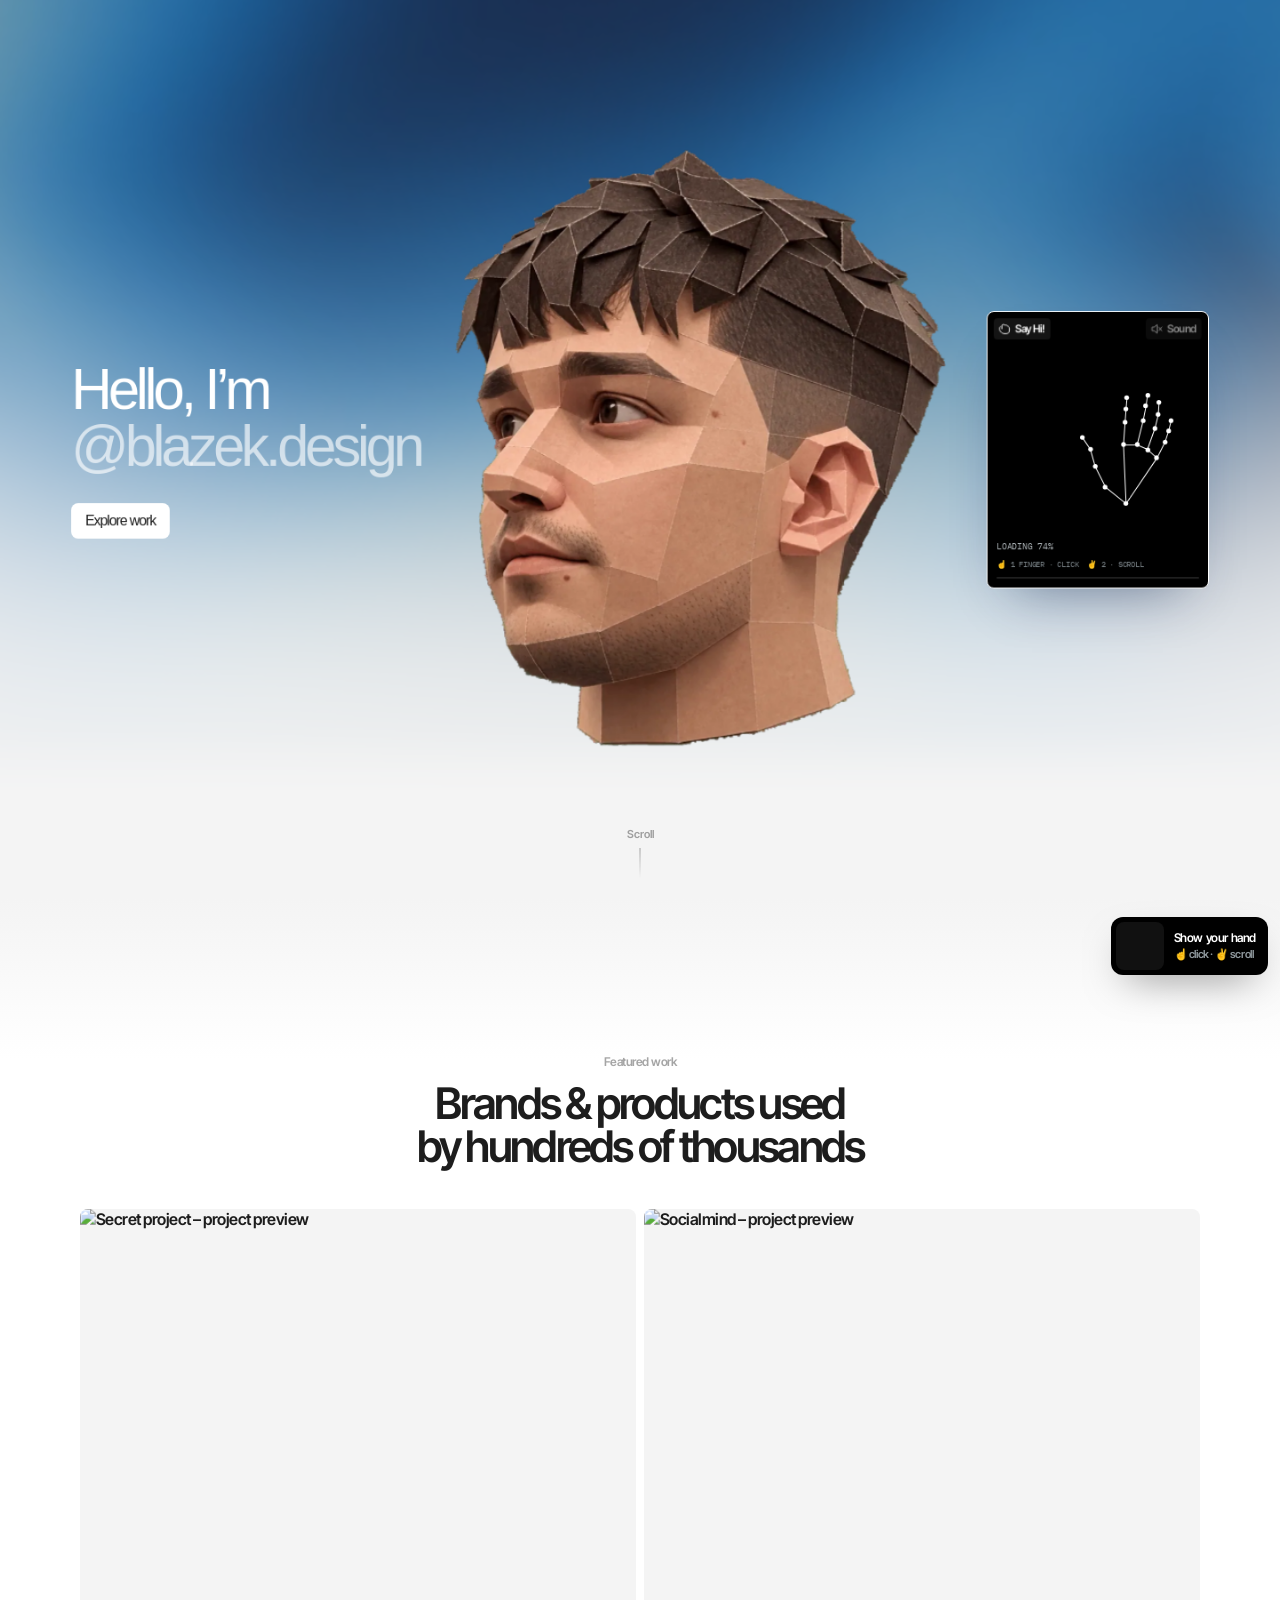
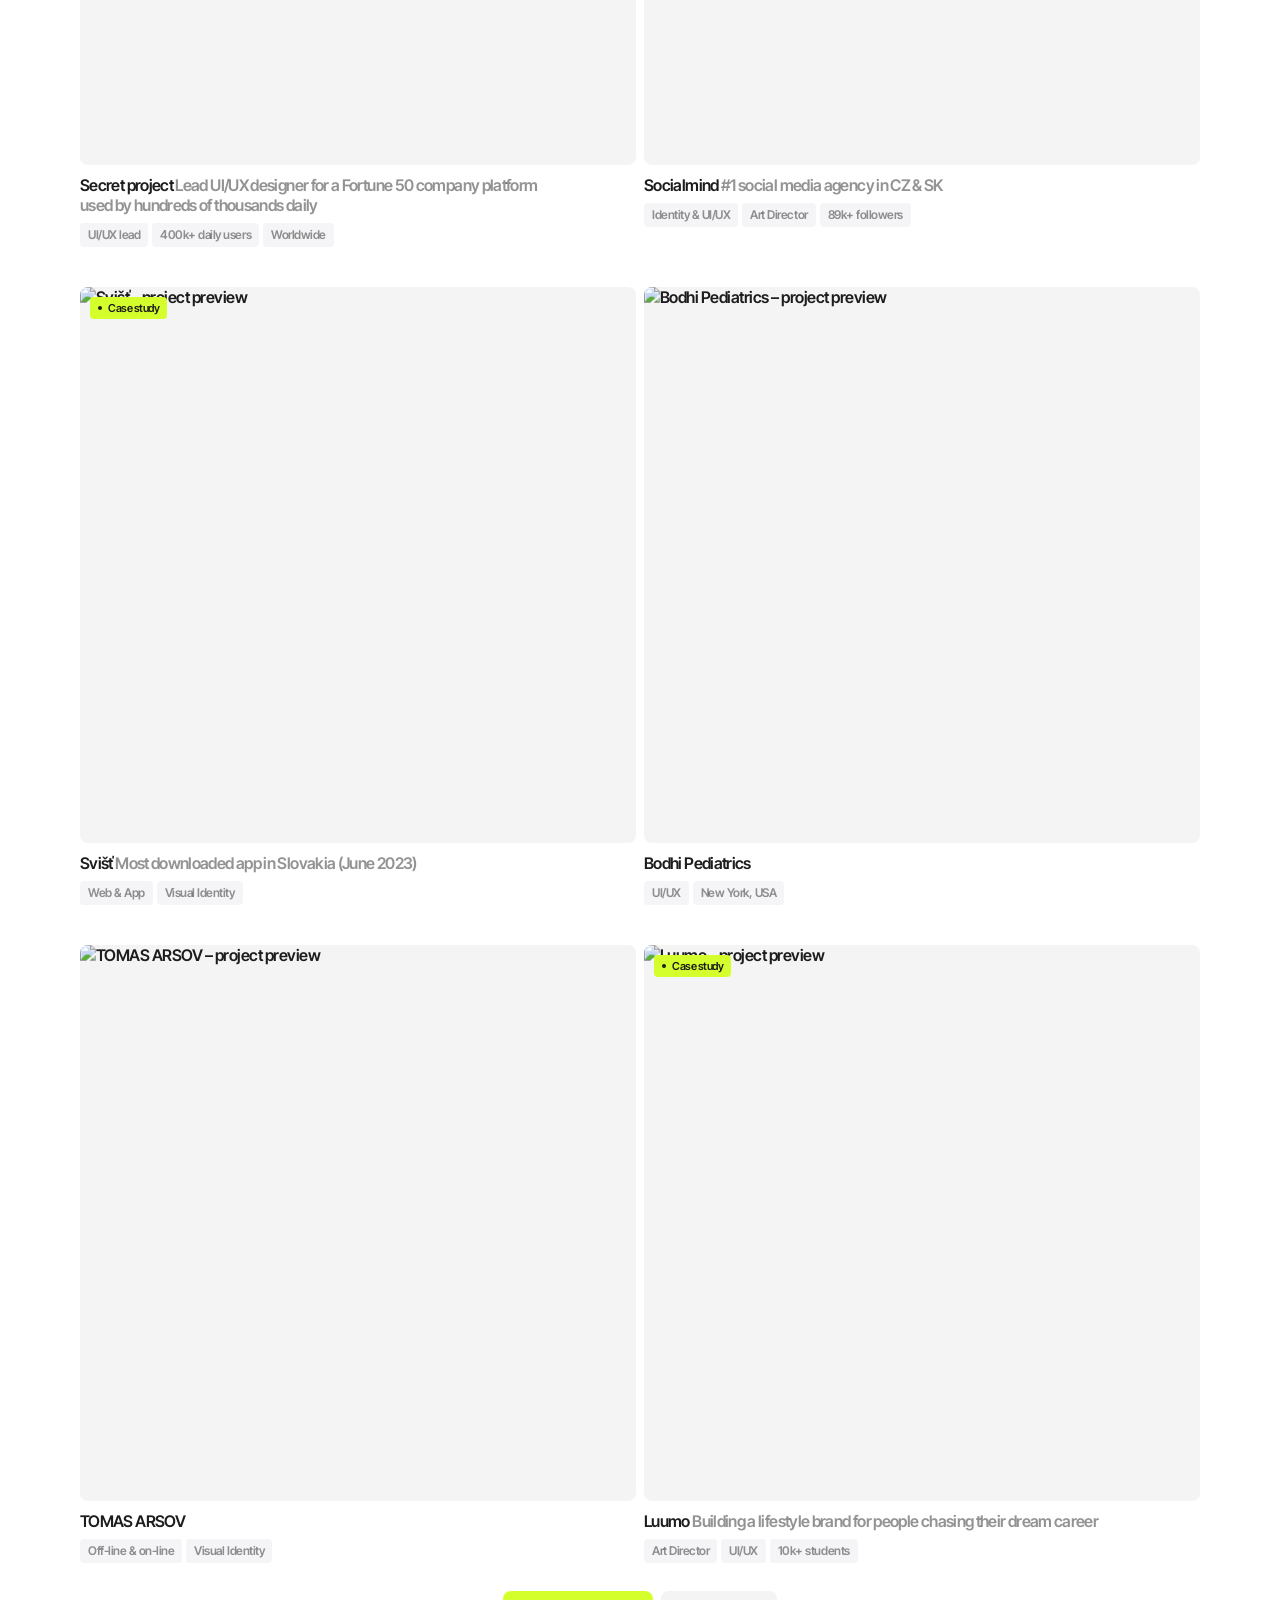
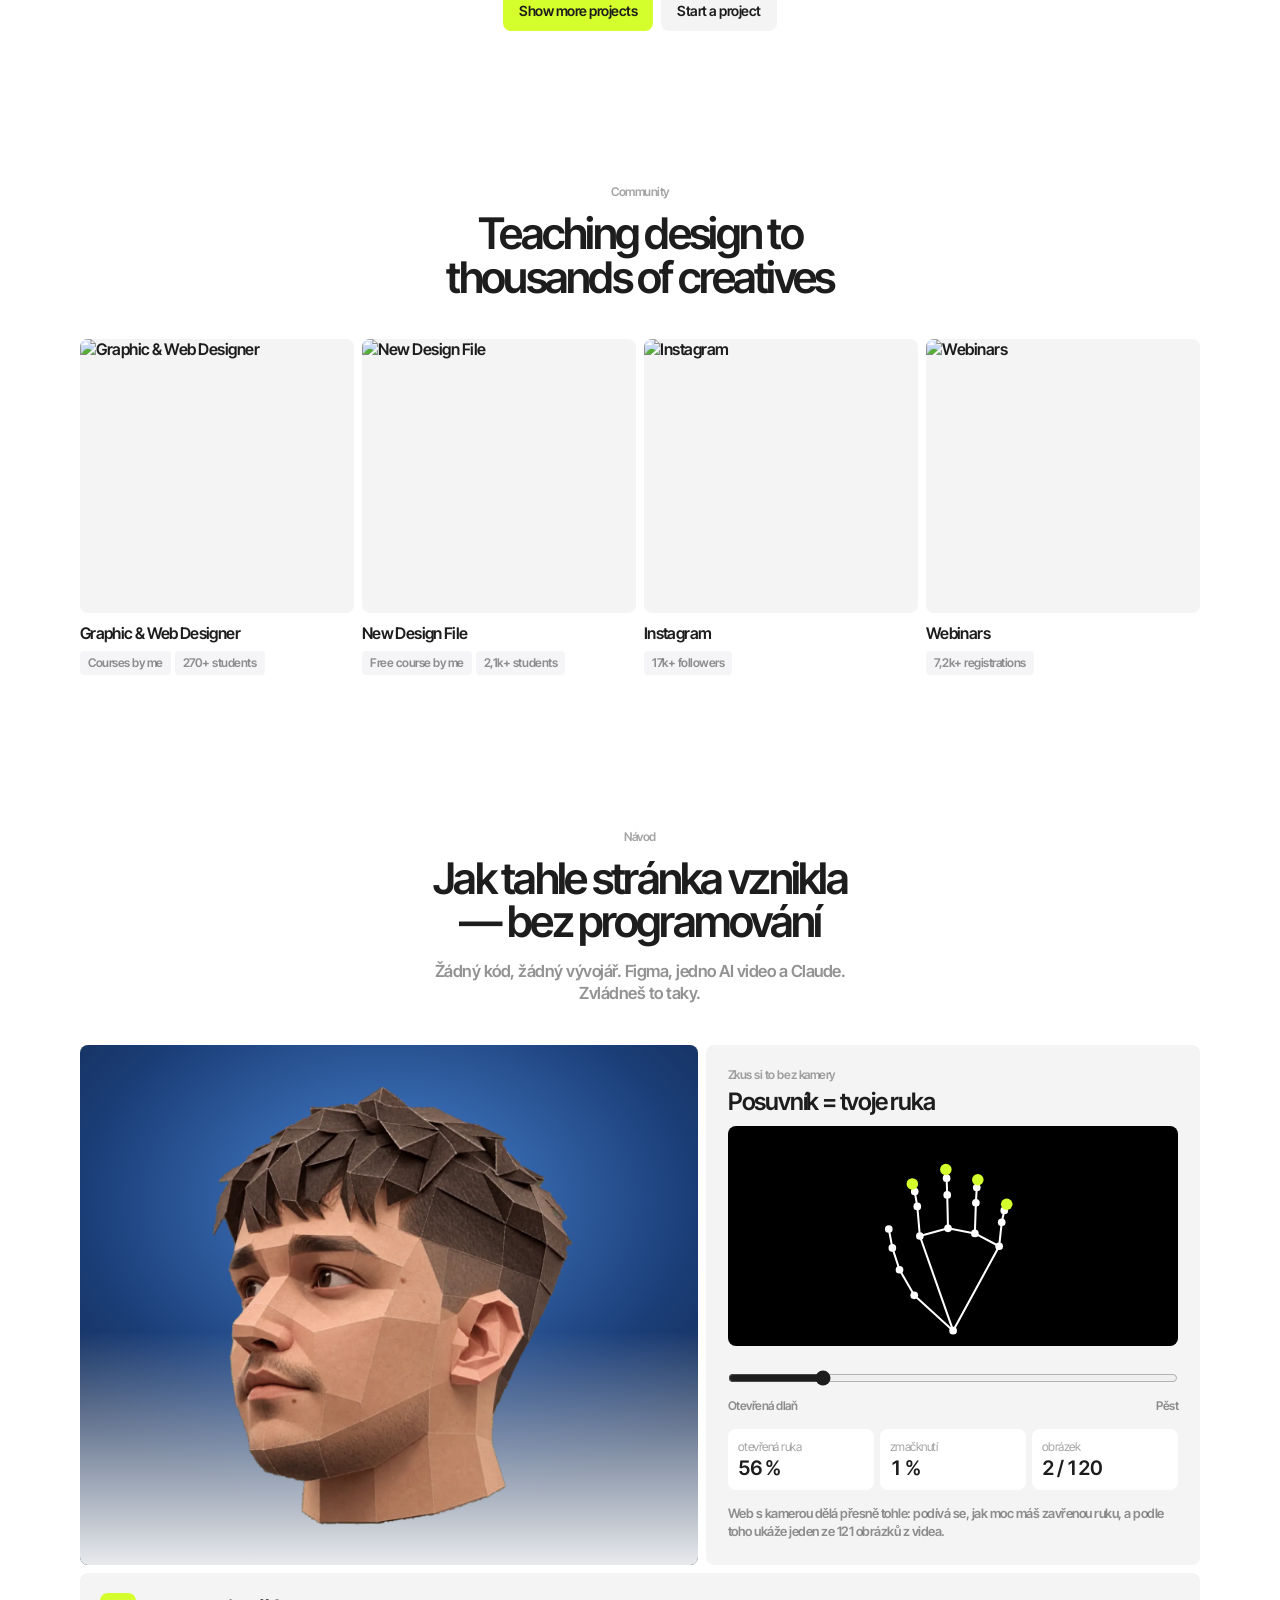
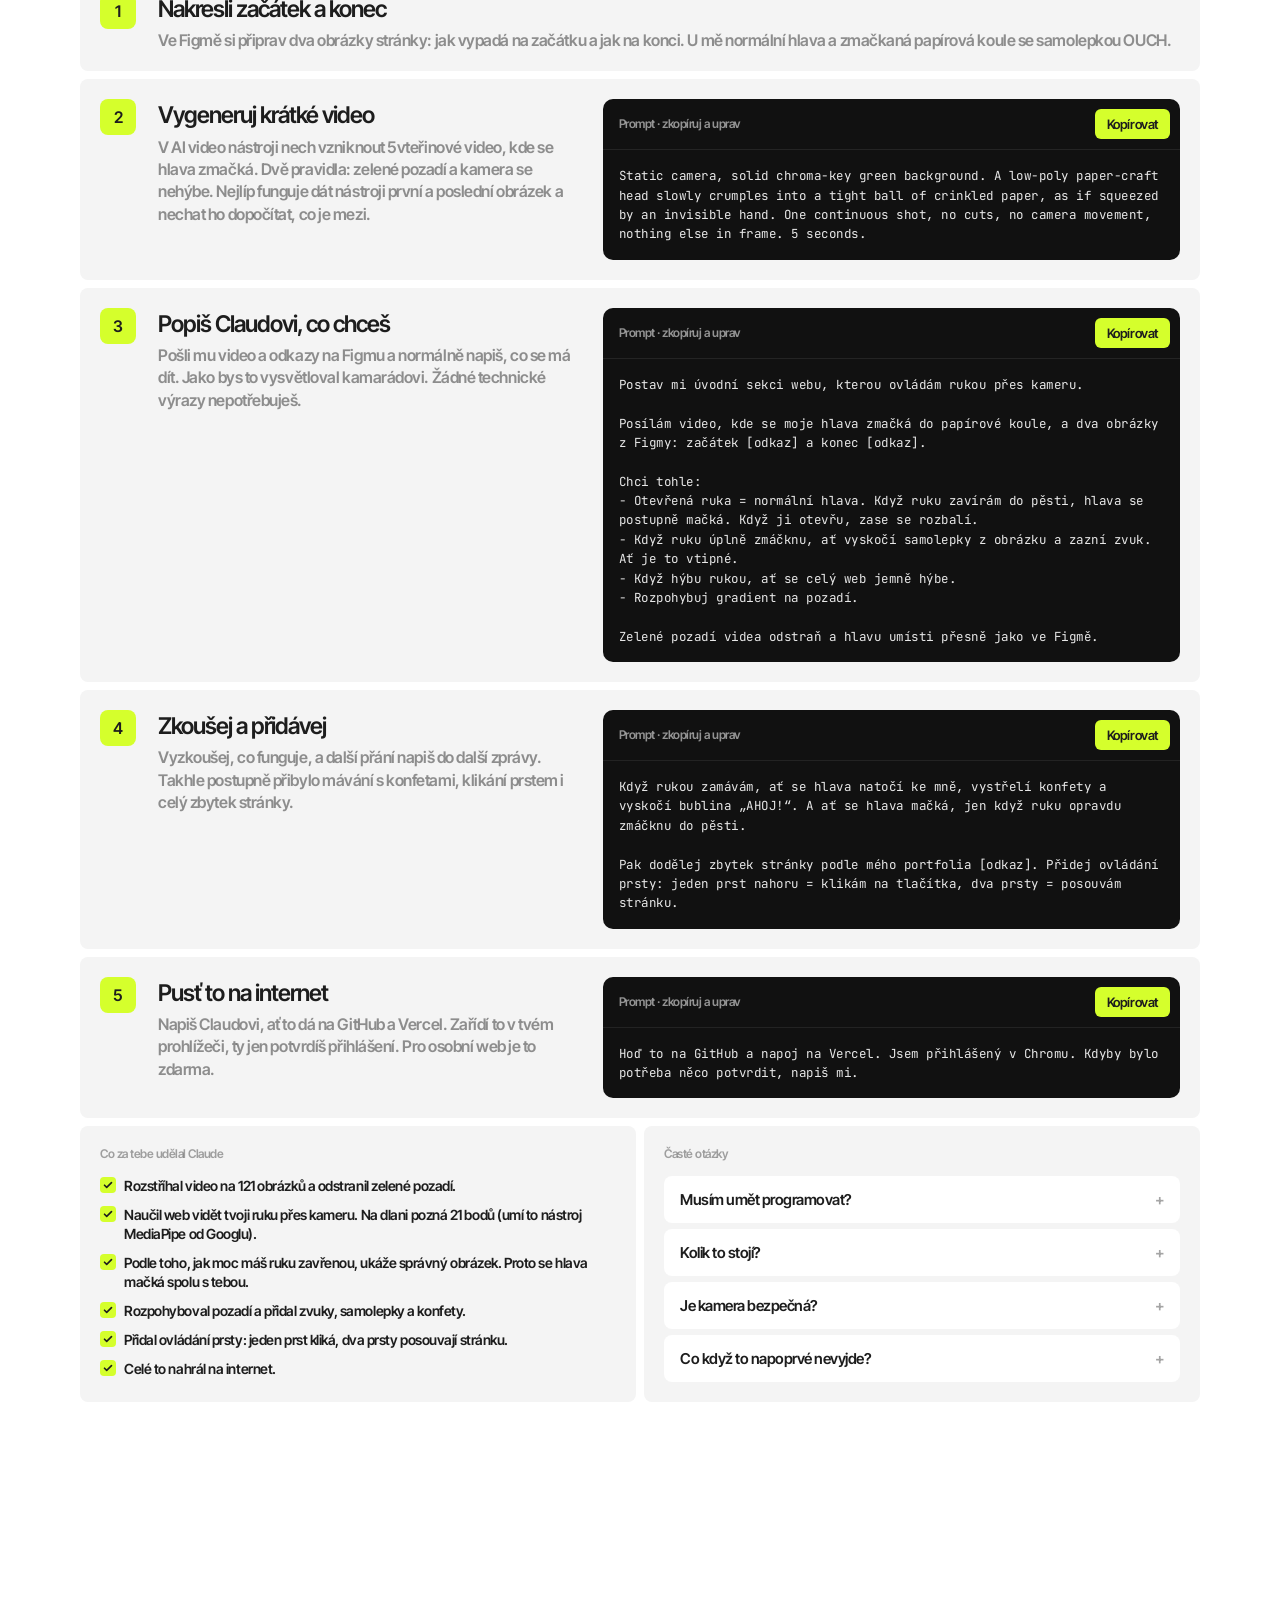
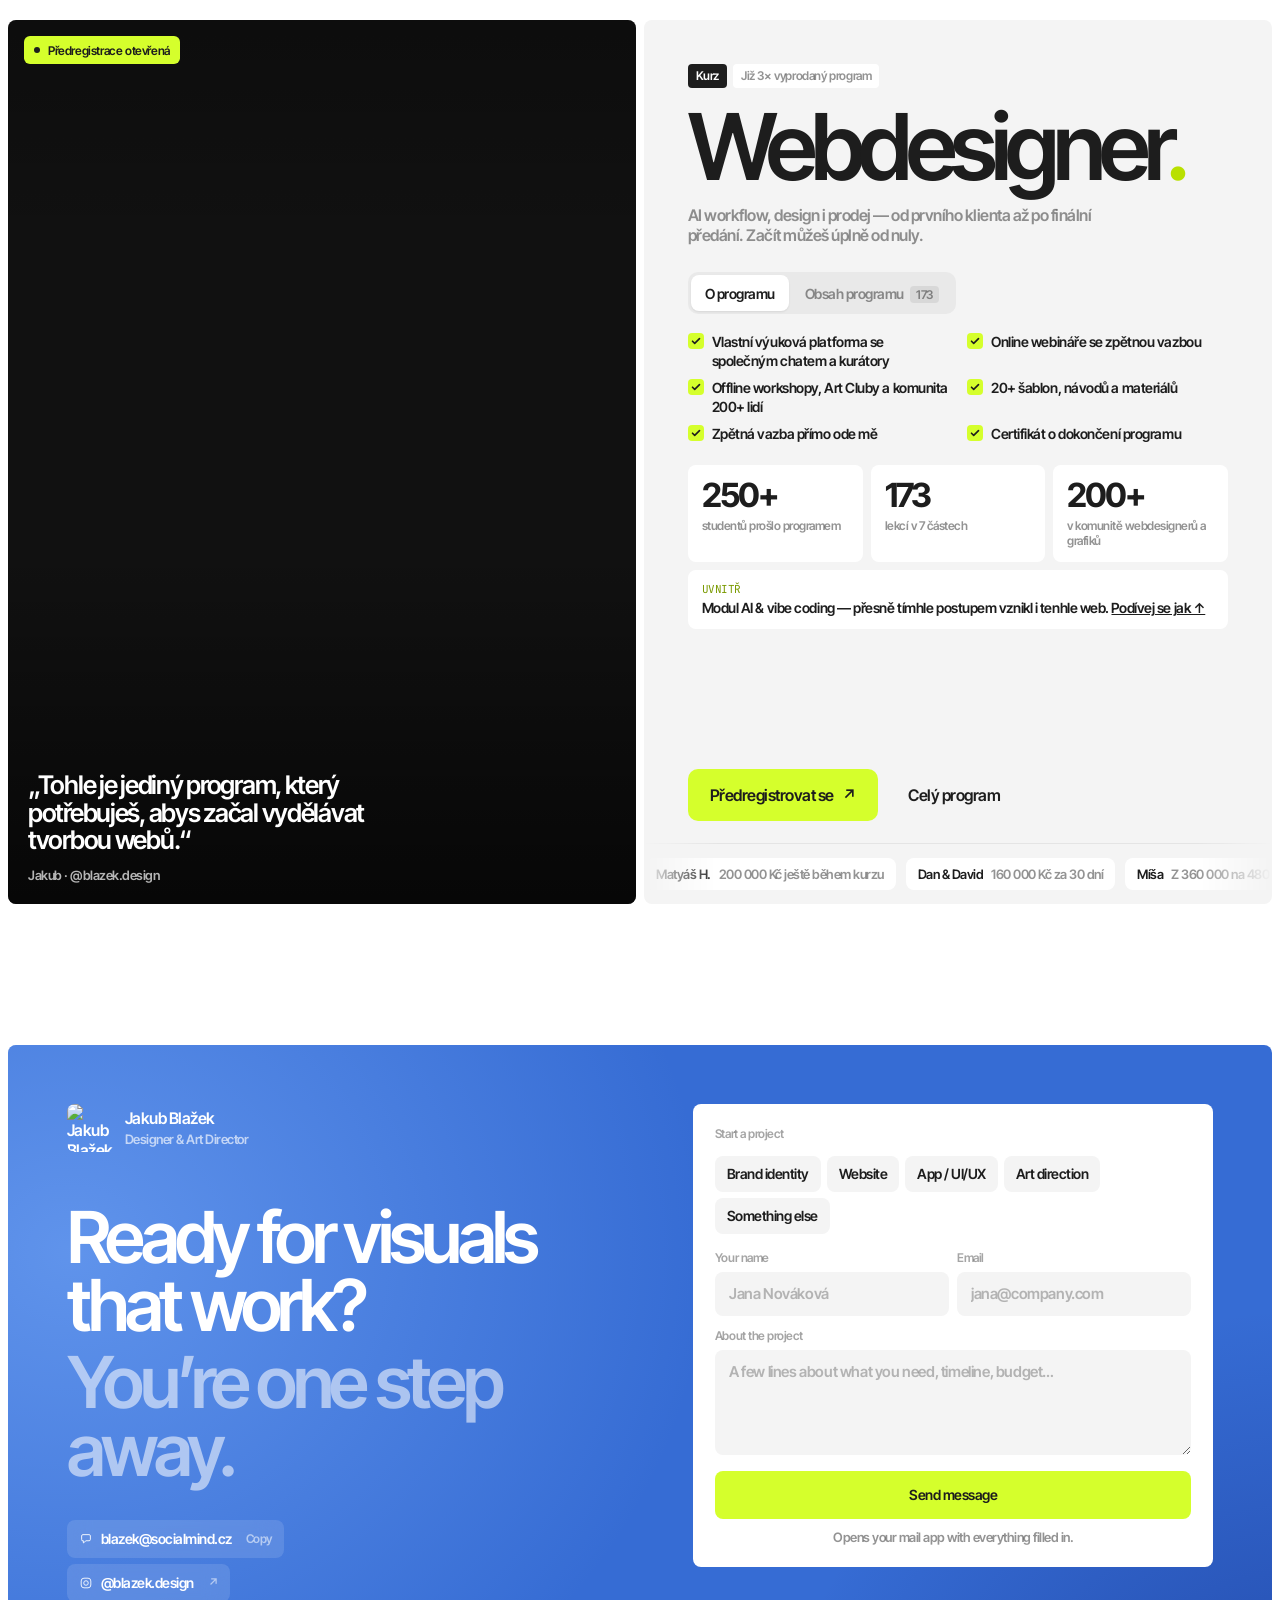
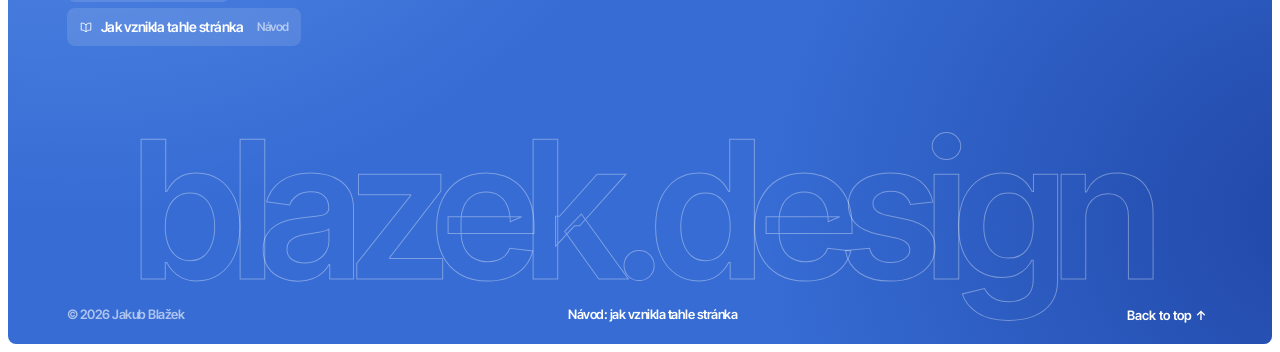
==== commit 64f54103: "Simple one-page tutorial section (#navod), /navod redirects to it Co-Authored-By: Claude Opus 5.5 <n" ====
--- a/index.html
+++ b/index.html
@@ -9,6 +9,7 @@
   <link rel="preconnect" href="https://fonts.gstatic.com" crossorigin>
   <link href="https://fonts.googleapis.com/css2?family=Bangers&family=IBM+Plex+Mono:wght@400;500&family=Inter+Tight:wght@500;600&family=JetBrains+Mono:wght@400;500&display=swap" rel="stylesheet">
   <link rel="stylesheet" href="style.css">
+  <link rel="stylesheet" href="navod.css">
 </head>
 <body id="top">
   <!-- ───────── nav (appears after the hero) -->
@@ -17,7 +18,7 @@
     <nav class="nav-links">
       <a href="#work">Work</a>
       <a href="#webdesigner">Kurz</a>
-      <a href="navod.html">Návod</a>
+      <a href="#navod">Návod</a>
       <a class="nav-cta" href="#contact" data-drawer="contact">Contact</a>
     </nav>
   </header>
@@ -160,6 +161,82 @@
       </div>
     </section>
 
+    <!-- ───────── návod (simple, one page) -->
+    <section id="navod" class="sec">
+      <div class="wrap">
+        <header class="s-head"><p class="label reveal">Návod</p><h2 class="reveal">Jak tahle stránka vznikla<br>— bez programování</h2><p class="s-sub reveal">Žádný kód, žádný vývojář. Figma, jedno AI video a Claude. Zvládneš to taky.</p></header>
+        <div class="demo reveal">
+          <div class="demo-stage">
+            <canvas id="demoHead" width="660" height="660" aria-label="Hlava, která se mačká podle posuvníku"></canvas>
+            <img id="demoOuch" src="assets/ouch.svg" alt="" draggable="false">
+          </div>
+          <div class="demo-side">
+            <p class="label">Zkus si to bez kamery</p>
+            <h3>Posuvník = tvoje ruka</h3>
+            <svg id="demoHand" viewBox="30 36 160 172" aria-hidden="true"></svg>
+            <input id="demoRange" type="range" min="0" max="1000" value="0" aria-label="Jak moc je ruka zavřená">
+            <div class="demo-row"><span>Otevřená dlaň</span><span>Pěst</span></div>
+            <dl class="demo-vals">
+              <div><dt>otevřená ruka</dt><dd id="vRatio">100 %</dd></div>
+              <div><dt>zmačknutí</dt><dd id="vSq">0 %</dd></div>
+              <div><dt>obrázek</dt><dd id="vFrame">0 / 120</dd></div>
+            </dl>
+            <p class="demo-note">Web s kamerou dělá přesně tohle: podívá se, jak moc máš zavřenou ruku, a podle toho ukáže jeden ze 121 obrázků z videa.</p>
+          </div>
+        </div>
+        <ol class="sts">
+          <li class="st reveal" style="--i:0">
+            <span class="st-n">1</span>
+            <div class="st-txt"><h3>Nakresli začátek a konec</h3><p>Ve Figmě si připrav dva obrázky stránky: jak vypadá na začátku a jak na konci. U mě normální hlava a zmačkaná papírová koule se samolepkou OUCH.</p></div>
+            <div class="st-prompt empty"></div>
+          </li>
+          <li class="st reveal" style="--i:1">
+            <span class="st-n">2</span>
+            <div class="st-txt"><h3>Vygeneruj krátké video</h3><p>V AI video nástroji nech vzniknout 5vteřinové video, kde se hlava zmačká. Dvě pravidla: zelené pozadí a kamera se nehýbe. Nejlíp funguje dát nástroji první a poslední obrázek a nechat ho dopočítat, co je mezi.</p></div>
+            <div class="st-prompt"><div class="prompt"><div class="prompt-head"><span class="label">Prompt · zkopíruj a uprav</span><button class="copy" type="button">Kopírovat</button></div><pre>Static camera, solid chroma-key green background. A low-poly paper-craft head slowly crumples into a tight ball of crinkled paper, as if squeezed by an invisible hand. One continuous shot, no cuts, no camera movement, nothing else in frame. 5 seconds.</pre></div></div>
+          </li>
+          <li class="st reveal" style="--i:2">
+            <span class="st-n">3</span>
+            <div class="st-txt"><h3>Popiš Claudovi, co chceš</h3><p>Pošli mu video a odkazy na Figmu a normálně napiš, co se má dít. Jako bys to vysvětloval kamarádovi. Žádné technické výrazy nepotřebuješ.</p></div>
+            <div class="st-prompt"><div class="prompt"><div class="prompt-head"><span class="label">Prompt · zkopíruj a uprav</span><button class="copy" type="button">Kopírovat</button></div><pre>Postav mi úvodní sekci webu, kterou ovládám rukou přes kameru.
+
+Posílám video, kde se moje hlava zmačká do papírové koule, a dva obrázky z Figmy: začátek [odkaz] a konec [odkaz].
+
+Chci tohle:
+- Otevřená ruka = normální hlava. Když ruku zavírám do pěsti, hlava se postupně mačká. Když ji otevřu, zase se rozbalí.
+- Když ruku úplně zmáčknu, ať vyskočí samolepky z obrázku a zazní zvuk. Ať je to vtipné.
+- Když hýbu rukou, ať se celý web jemně hýbe.
+- Rozpohybuj gradient na pozadí.
+
+Zelené pozadí videa odstraň a hlavu umísti přesně jako ve Figmě.</pre></div></div>
+          </li>
+          <li class="st reveal" style="--i:3">
+            <span class="st-n">4</span>
+            <div class="st-txt"><h3>Zkoušej a přidávej</h3><p>Vyzkoušej, co funguje, a další přání napiš do další zprávy. Takhle postupně přibylo mávání s konfetami, klikání prstem i celý zbytek stránky.</p></div>
+            <div class="st-prompt"><div class="prompt"><div class="prompt-head"><span class="label">Prompt · zkopíruj a uprav</span><button class="copy" type="button">Kopírovat</button></div><pre>Když rukou zamávám, ať se hlava natočí ke mně, vystřelí konfety a vyskočí bublina „AHOJ!“. A ať se hlava mačká, jen když ruku opravdu zmáčknu do pěsti.
+
+Pak dodělej zbytek stránky podle mého portfolia [odkaz]. Přidej ovládání prsty: jeden prst nahoru = klikám na tlačítka, dva prsty = posouvám stránku.</pre></div></div>
+          </li>
+          <li class="st reveal" style="--i:4">
+            <span class="st-n">5</span>
+            <div class="st-txt"><h3>Pusť to na internet</h3><p>Napiš Claudovi, ať to dá na GitHub a Vercel. Zařídí to v tvém prohlížeči, ty jen potvrdíš přihlášení. Pro osobní web je to zdarma.</p></div>
+            <div class="st-prompt"><div class="prompt"><div class="prompt-head"><span class="label">Prompt · zkopíruj a uprav</span><button class="copy" type="button">Kopírovat</button></div><pre>Hoď to na GitHub a napoj na Vercel. Jsem přihlášený v Chromu. Kdyby bylo potřeba něco potvrdit, napiš mi.</pre></div></div>
+          </li>
+        </ol>
+        <div class="nv2">
+          <div class="nv2-box reveal">
+            <p class="label">Co za tebe udělal Claude</p>
+            <ul class="checks one"><li>Rozstříhal video na 121 obrázků a odstranil zelené pozadí.</li><li>Naučil web vidět tvoji ruku přes kameru. Na dlani pozná 21 bodů (umí to nástroj MediaPipe od Googlu).</li><li>Podle toho, jak moc máš ruku zavřenou, ukáže správný obrázek. Proto se hlava mačká spolu s tebou.</li><li>Rozpohyboval pozadí a přidal zvuky, samolepky a konfety.</li><li>Přidal ovládání prsty: jeden prst kliká, dva prsty posouvají stránku.</li><li>Celé to nahrál na internet.</li></ul>
+          </div>
+          <div class="nv2-box reveal" style="--i:1">
+            <p class="label">Časté otázky</p>
+            <div class="faq"><details><summary>Musím umět programovat?</summary><p>Ne. Všechno jsem zadával normální češtinou a kód jsem nemusel otevřít.</p></details><details><summary>Kolik to stojí?</summary><p>Potřebuješ předplatné Clauda a nástroj na AI video. Hosting na GitHubu a Vercelu je pro osobní web zdarma.</p></details><details><summary>Je kamera bezpečná?</summary><p>Obraz z kamery se nikam neposílá. Všechno se počítá přímo ve tvém prohlížeči.</p></details><details><summary>Co když to napoprvé nevyjde?</summary><p>To je normální. Napiš Claudovi, co ti vadí — třeba „hlava se mačká, i když mávám“ — a on to opraví. Takhle vznikla většina vylepšení.</p></details></div>
+          </div>
+        </div>
+        <a class="nv2-next reveal" href="#webdesigner"><span>Chceš to umět krok za krokem? Přesně tohle učím v kurzu Webdesigner.</span><b>Mrkni níž ↓</b></a>
+      </div>
+    </section>
+
     <!-- ───────── Webdesigner: video | program -->
     <section id="webdesigner" class="sec">
       <div class="wd2 reveal">
@@ -190,7 +267,7 @@
                 <div><b>173</b><span>lekcí v 7 částech</span></div>
                 <div><b>200+</b><span>v komunitě webdesignerů a grafiků</span></div>
               </div>
-              <div class="note"><span class="label">Uvnitř</span>Modul AI &amp; vibe coding — přesně tímhle postupem vznikl i tenhle web. <a href="navod.html">Podívej se jak ↗</a></div>
+              <div class="note"><span class="label">Uvnitř</span>Modul AI &amp; vibe coding — přesně tímhle postupem vznikl i tenhle web. <a href="#navod">Podívej se jak ↑</a></div>
             </div>
             <div class="tab-panel" data-panel="lessons">
               <div class="mods">
@@ -249,7 +326,7 @@
             <div class="ct-links">
               <button type="button" class="ct-link" data-copy="blazek@socialmind.cz"><svg viewBox="0 0 16 16" width="14" height="14"><path d="M3 4.5A1.5 1.5 0 0 1 4.5 3h7A1.5 1.5 0 0 1 13 4.5v4A1.5 1.5 0 0 1 11.5 10H8l-3 2.5V10a1.5 1.5 0 0 1-2-1.5z" fill="none" stroke="currentColor" stroke-linejoin="round"/></svg>blazek@socialmind.cz<i>Copy</i></button>
               <a class="ct-link" href="https://www.instagram.com/blazek.design/" target="_blank" rel="noopener"><svg viewBox="0 0 16 16" width="14" height="14"><rect x="2.5" y="2.5" width="11" height="11" rx="3.2" fill="none" stroke="currentColor"/><circle cx="8" cy="8" r="2.6" fill="none" stroke="currentColor"/></svg>@blazek.design<i>↗</i></a>
-              <a class="ct-link" href="navod.html"><svg viewBox="0 0 16 16" width="14" height="14"><path d="M8 13.5c-1.6-1.5-3.4-2-5.5-2v-8c2.1 0 3.9.5 5.5 2m0 8c1.6-1.5 3.4-2 5.5-2v-8c-2.1 0-3.9.5-5.5 2m0 8v-8" fill="none" stroke="currentColor" stroke-linejoin="round"/></svg>Jak vznikla tahle stránka<i>Návod</i></a>
+              <a class="ct-link" href="#navod"><svg viewBox="0 0 16 16" width="14" height="14"><path d="M8 13.5c-1.6-1.5-3.4-2-5.5-2v-8c2.1 0 3.9.5 5.5 2m0 8c1.6-1.5 3.4-2 5.5-2v-8c-2.1 0-3.9.5-5.5 2m0 8v-8" fill="none" stroke="currentColor" stroke-linejoin="round"/></svg>Jak vznikla tahle stránka<i>Návod</i></a>
             </div>
           </div>
           <form id="contactForm" class="ct-form" novalidate>
@@ -272,7 +349,7 @@
           </form>
         </div>
         <p class="f-word" aria-hidden="true">blazek.design</p>
-        <div class="f-bottom"><span>© 2026 Jakub Blažek</span><a href="navod.html">Návod: jak vznikla tahle stránka</a><button type="button" class="to-top" data-top>Back to top ↑</button></div>
+        <div class="f-bottom"><span>© 2026 Jakub Blažek</span><a href="#navod">Návod: jak vznikla tahle stránka</a><button type="button" class="to-top" data-top>Back to top ↑</button></div>
       </div>
     </footer>
   </main>
@@ -302,6 +379,7 @@
   <pre id="debug" hidden></pre>
 
   <script src="site.js"></script>
+  <script src="navod.js" defer></script>
   <script type="module" src="app.js"></script>
 </body>
 </html>
--- a/style.css
+++ b/style.css
@@ -588,3 +588,30 @@
   .row2 { grid-template-columns: 1fr; }
   .wd2-stats span { font-size: 11px; }
 }
+
+/* ═════════ one-page návod ═════════ */
+.s-sub { max-width: 46ch; margin: 16px auto 0; font-size: clamp(16px, 1.3vw, 19px); line-height: 1.35; letter-spacing: -.5px; color: var(--mute); }
+#navod .demo { margin-bottom: 8px; }
+#navod .demo-stage { min-height: 380px; }
+.demo-vals dt { text-transform: none !important; font-family: var(--pg) !important; font-weight: 600; font-size: 12px !important; }
+.sts { list-style: none; margin: 0; padding: 0; display: grid; gap: 8px; }
+.st { display: grid; grid-template-columns: 40px minmax(0, .85fr) minmax(0, 1.15fr); gap: 18px; align-items: start; padding: 20px; border-radius: 8px; background: var(--tile); }
+.st-n { display: grid; place-items: center; width: 36px; height: 36px; border-radius: 8px; background: var(--lime); font-size: 16px; }
+.st h3 { margin: 4px 0 8px; font-size: clamp(20px, 1.8vw, 26px); line-height: 1.05; letter-spacing: -1px; font-weight: 600; }
+.st p { margin: 0; font-size: 16px; line-height: 1.4; letter-spacing: -.45px; color: var(--mute); }
+.st-prompt .prompt { margin: 0; }
+.st-prompt pre { font-size: 12.5px !important; line-height: 1.55 !important; }
+.st-prompt.empty { display: none; }
+.st:has(.st-prompt.empty) { grid-template-columns: 40px minmax(0, 1fr); }
+.nv2 { display: grid; grid-template-columns: 1fr 1fr; gap: 8px; margin-top: 8px; }
+.nv2-box { padding: 20px; border-radius: 8px; background: var(--tile); }
+.nv2-box .label { margin-bottom: 14px; }
+.checks.one { grid-template-columns: 1fr; gap: 10px; }
+.nv2-box .faq details { background: #fff; }
+.nv2-box .faq summary { font-size: 15px; }
+.nv2-box .faq summary:hover, .nv2-box .faq summary.hand-hover { color: #5d7800; }
+.nv2-box .faq p { font-size: 14px; line-height: 1.45; color: var(--mute); }
+.nv2-next { display: flex; justify-content: space-between; align-items: center; gap: 16px; margin-top: 8px; padding: 18px 20px; border-radius: 8px; background: var(--ink); color: #fff; text-decoration: none; font-size: 16px; letter-spacing: -.5px; transition: transform .35s var(--ease); }
+.nv2-next b { flex: none; color: var(--lime); font-weight: 600; }
+.nv2-next:hover, .nv2-next.hand-hover { transform: translateY(-2px); }
+@media (max-width: 860px) { .st { grid-template-columns: 36px minmax(0, 1fr); } .st-prompt { grid-column: 1 / -1; } .nv2 { grid-template-columns: 1fr; } .nv2-next { flex-direction: column; align-items: flex-start; } }
--- a/navod.css
+++ b/navod.css
@@ -0,0 +1,102 @@
+/* Návod page — uses tokens from style.css (portfolio system) */
+body.nv { background: #fff; overflow-x: hidden; }
+.nv-page { padding-bottom: 8px; }
+.nv-page::before { display: none; }
+.nv .reveal { opacity: 1; transform: none; filter: none; }
+
+.nv-nav {
+  position: sticky; top: 0; z-index: 20; display: flex; align-items: center; justify-content: space-between; gap: 12px;
+  padding: 10px clamp(12px, 3vw, 24px); background: rgba(255,255,255,.82);
+  -webkit-backdrop-filter: blur(16px) saturate(1.5); backdrop-filter: blur(16px) saturate(1.5);
+  border-bottom: 1px solid rgba(29,29,29,.06);
+  font-family: var(--pg); font-weight: 600; letter-spacing: -.5px;
+}
+.nv-nav .label { margin: 0; }
+.nv-back { color: var(--ink); text-decoration: none; font-size: 14px; }
+.nv-back span { opacity: .6; }
+
+.nv-hero { padding: clamp(56px, 9vw, 120px) 0 40px; }
+.nv-hero h1 { margin: 0; font-weight: 600; font-size: clamp(42px, 6.4vw, 92px); line-height: .95; letter-spacing: -.065em; color: var(--ink); }
+.nv-hero h1 span { color: rgba(29,29,29,.36); }
+.nv-lead { max-width: 60ch; margin: 24px 0 0; font-size: clamp(17px, 1.4vw, 20px); line-height: 1.38; letter-spacing: -.5px; color: var(--mute); }
+.nv-tools { margin-top: 22px; }
+.btns.left { justify-content: flex-start; }
+
+/* demo */
+.demo { display: grid; grid-template-columns: 1.25fr 1fr; gap: 8px; }
+.demo-stage { position: relative; display: grid; place-items: center; min-height: 420px; border-radius: 8px; overflow: hidden; background: radial-gradient(70% 60% at 50% 30%, #4a86d4, #1b3e78 70%, #142d57); }
+.demo-stage::after { content: ""; position: absolute; inset: auto 0 0; height: 45%; background: linear-gradient(transparent, rgba(244,244,244,.95)); pointer-events: none; }
+#demoHead { position: relative; z-index: 1; width: min(100%, 520px); height: auto; aspect-ratio: 1; }
+#demoOuch { position: absolute; z-index: 2; right: 12%; top: 8%; width: 30%; transform: scale(0) rotate(-14deg); opacity: 0; transition: transform .2s, opacity .2s; }
+#demoOuch.on { animation: pop .62s cubic-bezier(.2,.9,.25,1) both; opacity: 1; transform: rotate(-14deg); }
+.demo-side { display: flex; flex-direction: column; padding: 22px; border-radius: 8px; background: var(--tile); }
+.demo-side .label { margin: 0 0 4px; }
+.demo-side h3 { margin: 0; font-size: 24px; letter-spacing: -1.2px; font-weight: 600; }
+#demoHand { width: 100%; max-height: 220px; margin: 10px 0 4px; background: #000; border-radius: 8px; }
+#demoHand line { stroke: #fff; stroke-width: 1.6; stroke-linecap: round; }
+#demoHand circle { fill: #fff; }
+#demoHand circle.tip { fill: var(--lime); }
+#demoRange { width: 100%; margin: 14px 0 6px; accent-color: #1d1d1d; height: 28px; }
+.demo-row { display: flex; justify-content: space-between; font-size: 12px; color: var(--mute); }
+.demo-vals { display: grid; grid-template-columns: repeat(3, 1fr); gap: 6px; margin: 16px 0 0; }
+.demo-vals div { padding: 10px; border-radius: 8px; background: #fff; }
+.demo-vals dt { font: 400 11px var(--mono); text-transform: uppercase; color: var(--soft); }
+.demo-vals dd { margin: 2px 0 0; font-size: 20px; letter-spacing: -1px; font-variant-numeric: tabular-nums; }
+.demo-note { margin: 14px 0 0; font-size: 13px; line-height: 18px; color: var(--mute); }
+
+/* article */
+.nv-body { display: grid; grid-template-columns: 220px 1fr; gap: clamp(24px, 5vw, 72px); padding-top: clamp(56px, 8vw, 104px); }
+.toc { position: sticky; top: 72px; align-self: start; display: flex; flex-direction: column; gap: 2px; font-size: 14px; }
+.toc .label { margin-bottom: 8px; }
+.toc a { padding: 6px 10px; border-radius: 6px; color: var(--mute); text-decoration: none; letter-spacing: -.4px; transition: background .2s, color .2s; }
+.toc a:hover { color: var(--ink); }
+.toc a.on { background: var(--lime); color: var(--ink); }
+.art { min-width: 0; max-width: 760px; }
+.step { padding-bottom: clamp(48px, 6vw, 80px); scroll-margin-top: 80px; }
+.step-n { margin: 0 0 10px; font: 400 13px var(--mono); color: var(--soft); }
+#page .step h2 { font-size: clamp(30px, 3vw, 42px); letter-spacing: -.055em; margin-bottom: 16px; }
+.step p { margin: 0 0 14px; font-size: 17px; line-height: 1.5; letter-spacing: -.4px; color: #3a3a3a; }
+.step p b, .list b { color: var(--ink); }
+.step a { color: var(--ink); }
+.list { margin: 0 0 16px; padding: 0; list-style: none; display: grid; gap: 8px; }
+.list li { position: relative; padding: 12px 14px 12px 38px; border-radius: 8px; background: var(--tile); font-size: 15px; line-height: 1.45; letter-spacing: -.35px; color: #3a3a3a; }
+.list li::before { content: ""; position: absolute; left: 14px; top: 19px; width: 8px; height: 8px; border-radius: 2px; background: var(--lime); box-shadow: 0 0 0 1.5px var(--ink); }
+.list.num { counter-reset: n; }
+.list.num li { counter-increment: n; }
+.list.num li::before { content: counter(n); width: 18px; height: 18px; top: 13px; left: 11px; border-radius: 5px; box-shadow: none; display: grid; place-items: center; font: 600 11px var(--pg); color: var(--ink); }
+.flow { display: flex; flex-wrap: wrap; align-items: center; gap: 6px; margin-top: 8px; }
+.flow span { padding: 8px 12px; border-radius: 8px; background: var(--tile); font-size: 14px; letter-spacing: -.4px; }
+.flow span:last-child { background: var(--lime); }
+.flow i { font-style: normal; color: var(--soft); }
+.tip { margin: 6px 0 16px; padding: 14px 16px; border-radius: 8px; background: #f3ffd0; font-size: 15px; line-height: 1.45; letter-spacing: -.35px; color: #333; }
+.tip .label { display: block; margin: 0 0 4px; font: 400 11px var(--mono); text-transform: uppercase; color: #6b8a00; }
+.prompt, .code { margin: 10px 0 18px; border-radius: 10px; overflow: hidden; background: #111; color: #e8e8e8; }
+.prompt-head { display: flex; justify-content: space-between; align-items: center; padding: 10px 10px 10px 16px; border-bottom: 1px solid rgba(255,255,255,.08); }
+.prompt-head .label { margin: 0; color: rgba(255,255,255,.55); }
+.copy { height: 30px; padding: 0 12px; border: 0; border-radius: 6px; background: var(--lime); color: var(--ink); cursor: pointer; font: 600 13px var(--pg); letter-spacing: -.4px; }
+.prompt pre, .code pre { margin: 0; padding: 16px; overflow-x: auto; white-space: pre-wrap; font: 400 13.5px/1.6 var(--mono); }
+.code pre { white-space: pre; }
+.code code { font: inherit; }
+.faq { display: grid; gap: 6px; }
+.faq details { border-radius: 8px; background: var(--tile); }
+.faq summary { cursor: pointer; padding: 14px 16px; font-size: 16px; letter-spacing: -.5px; list-style: none; display: flex; justify-content: space-between; gap: 12px; }
+.faq summary::after { content: "+"; color: var(--soft); }
+.faq details[open] summary::after { content: "–"; }
+.faq summary::-webkit-details-marker { display: none; }
+.faq details p { margin: 0; padding: 0 16px 16px; font-size: 15px; }
+.nv-cta .ct { padding: clamp(28px, 4vw, 52px); }
+.nv-cta .label.light { color: rgba(255,255,255,.6); }
+#page .nv-cta h2 { color: #fff; font-size: clamp(34px, 4vw, 56px); line-height: 1; letter-spacing: -.06em; }
+.nv-cta h2 span { color: var(--lime); }
+.nv-cta-sub { max-width: 52ch; margin: 16px 0 0 !important; color: rgba(255,255,255,.75) !important; }
+
+@media (max-width: 960px) {
+  .demo { grid-template-columns: 1fr; }
+  .nv-body { grid-template-columns: 1fr; }
+  .toc { position: static; flex-direction: row; flex-wrap: wrap; }
+  .toc .label { width: 100%; }
+}
+@media (max-width: 640px) {
+  .nv-nav .label { display: none; }
+  .step p { font-size: 16px; }
+}
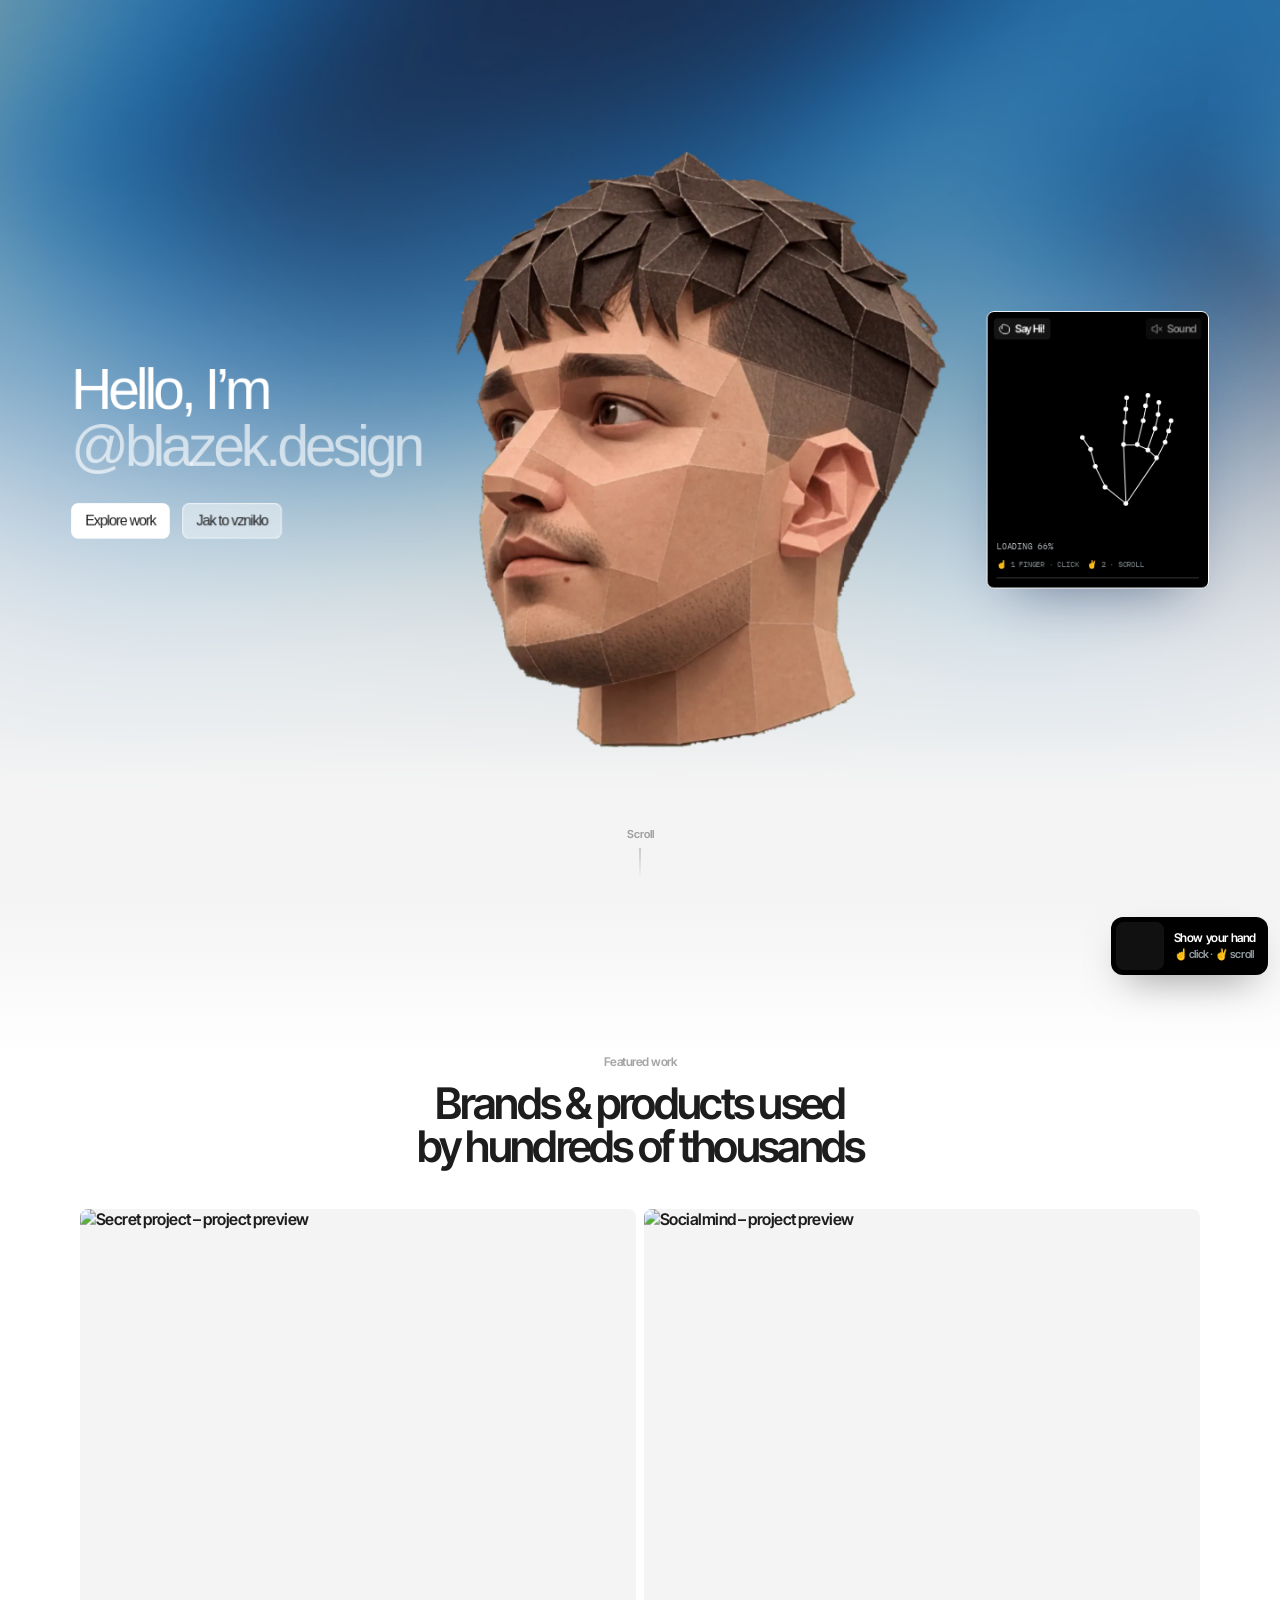
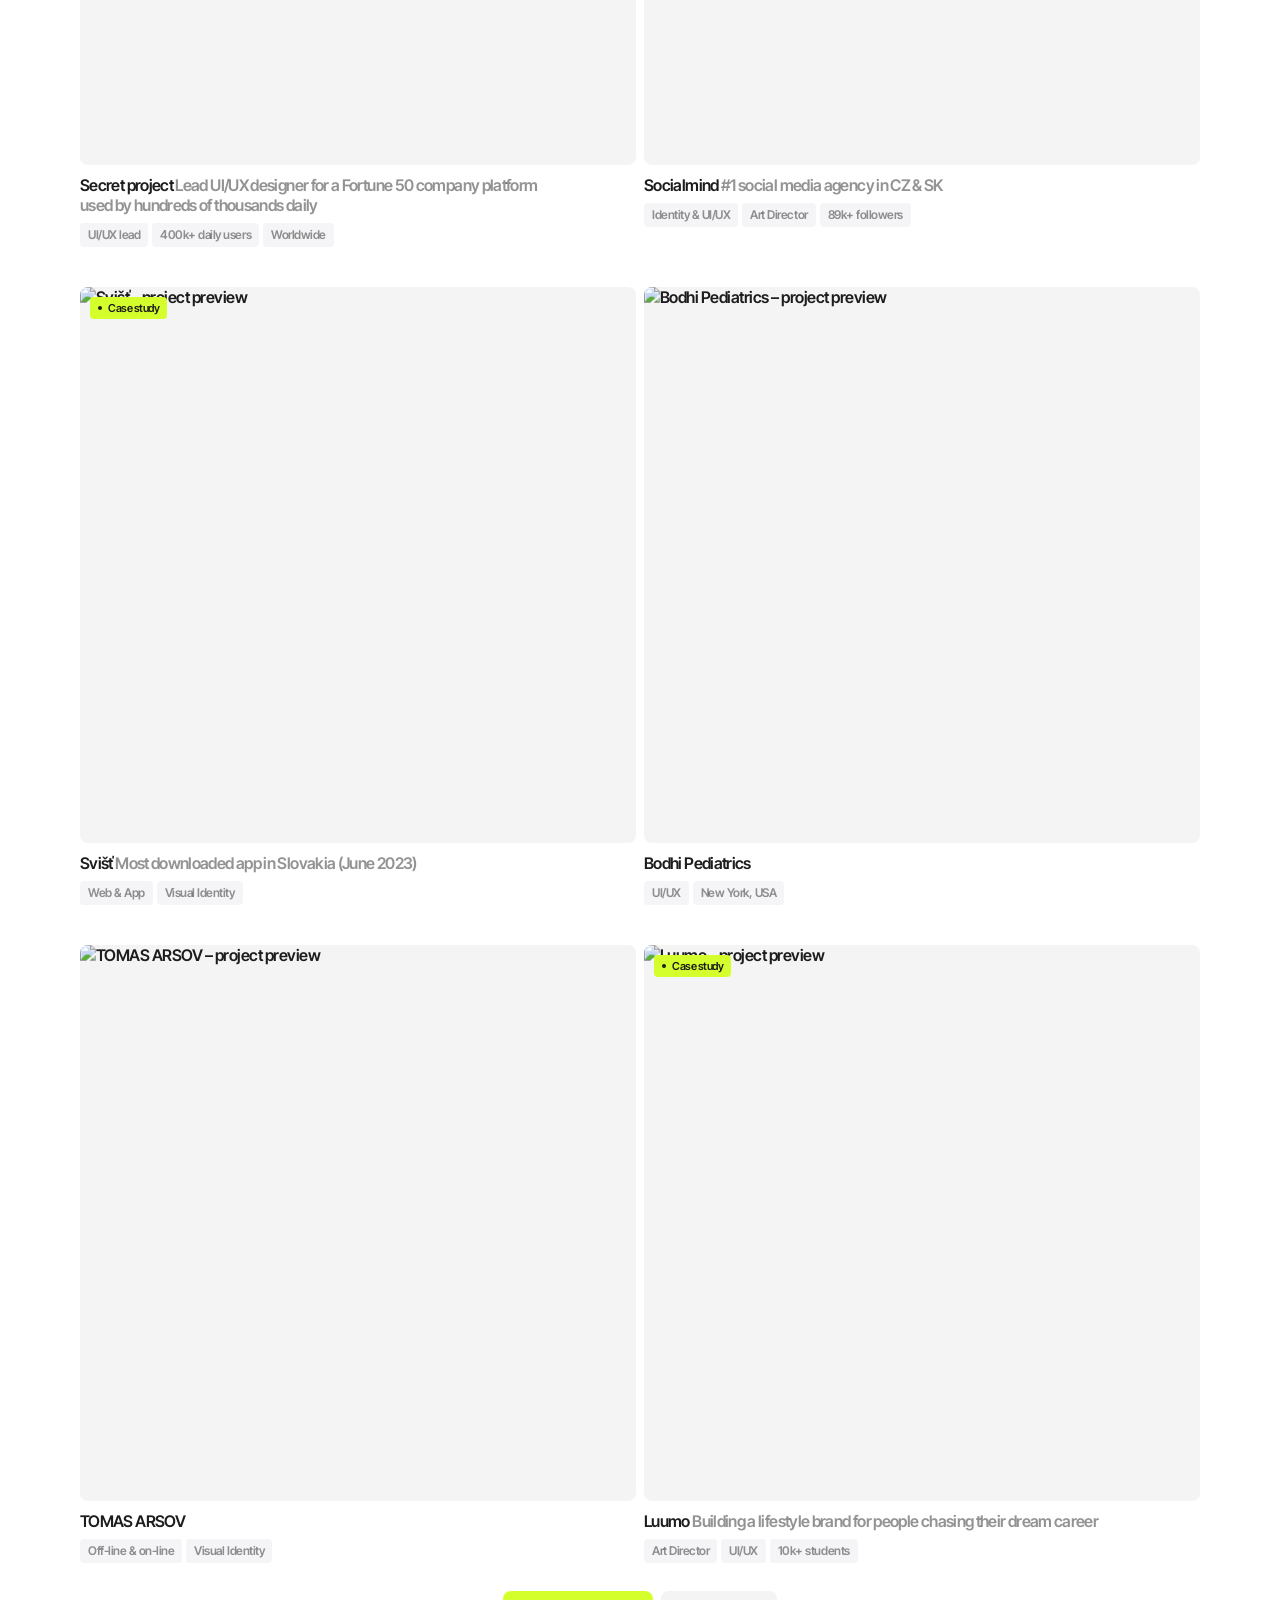
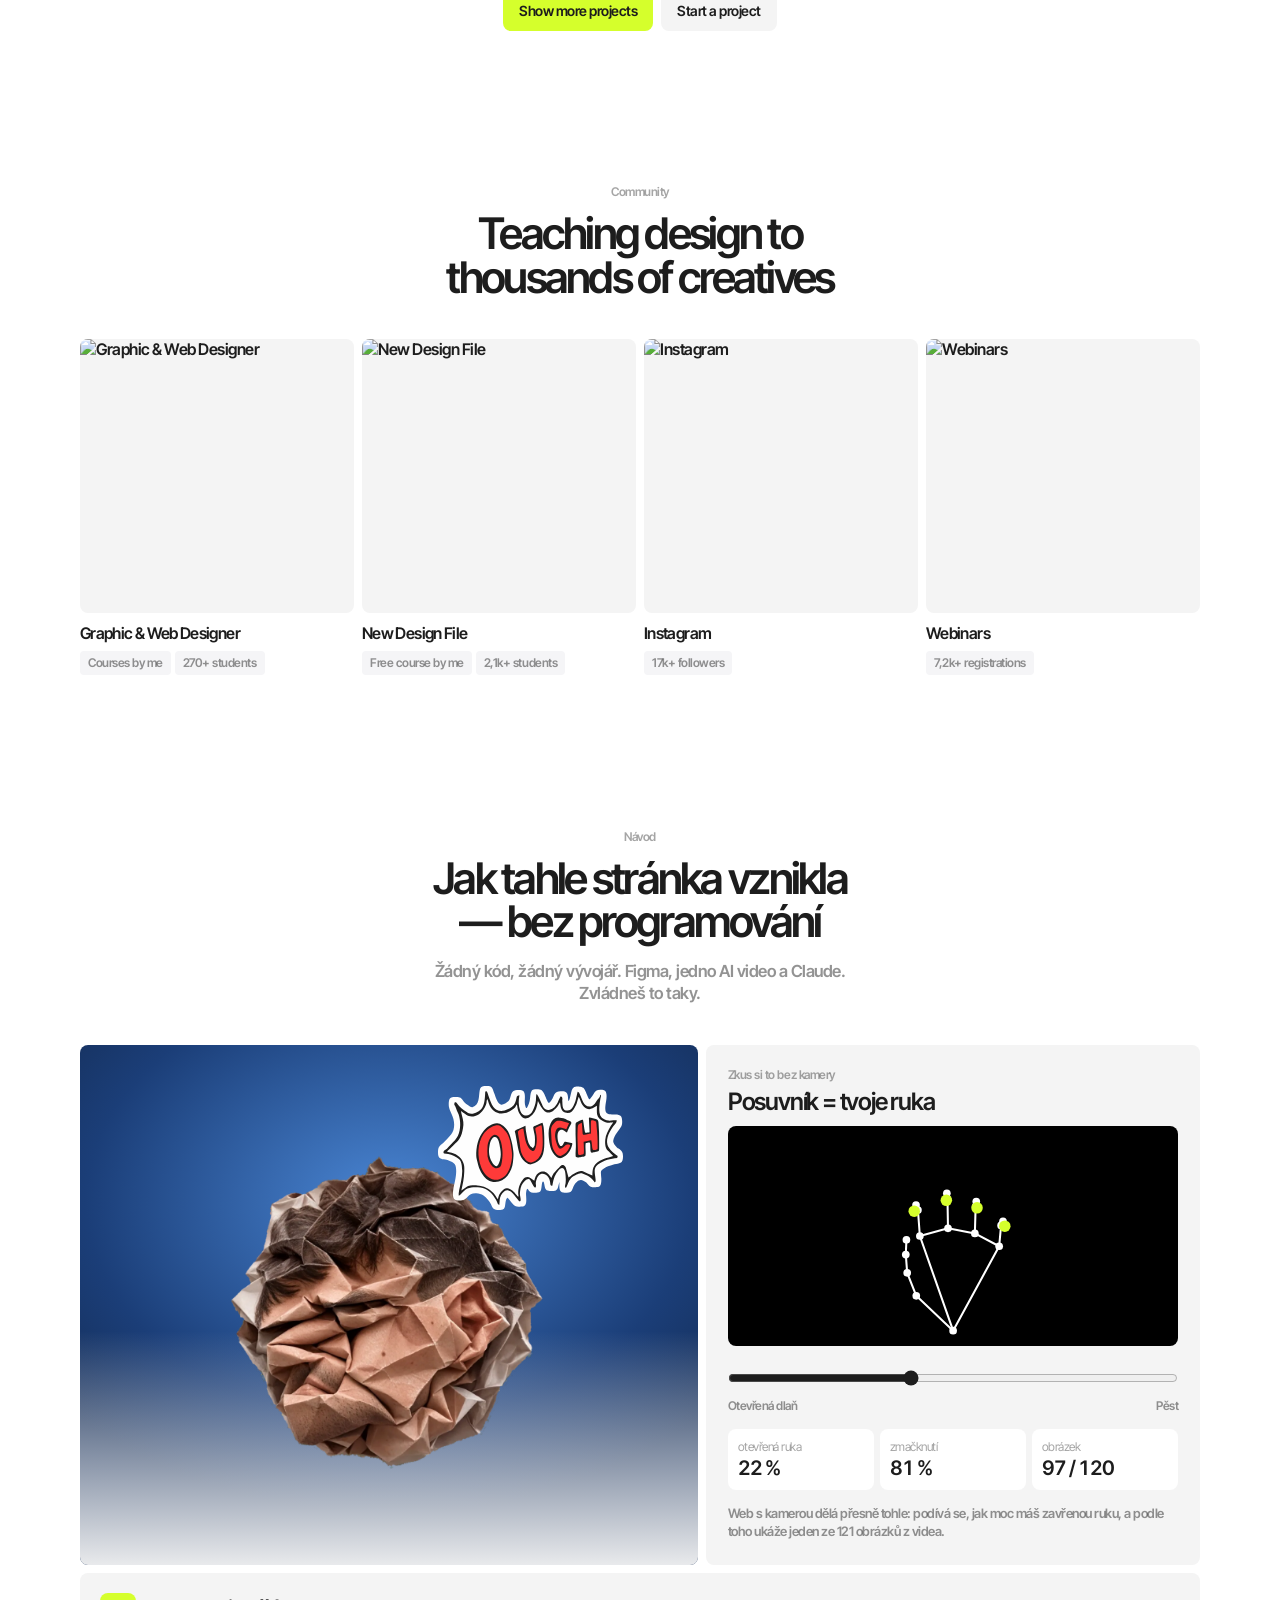
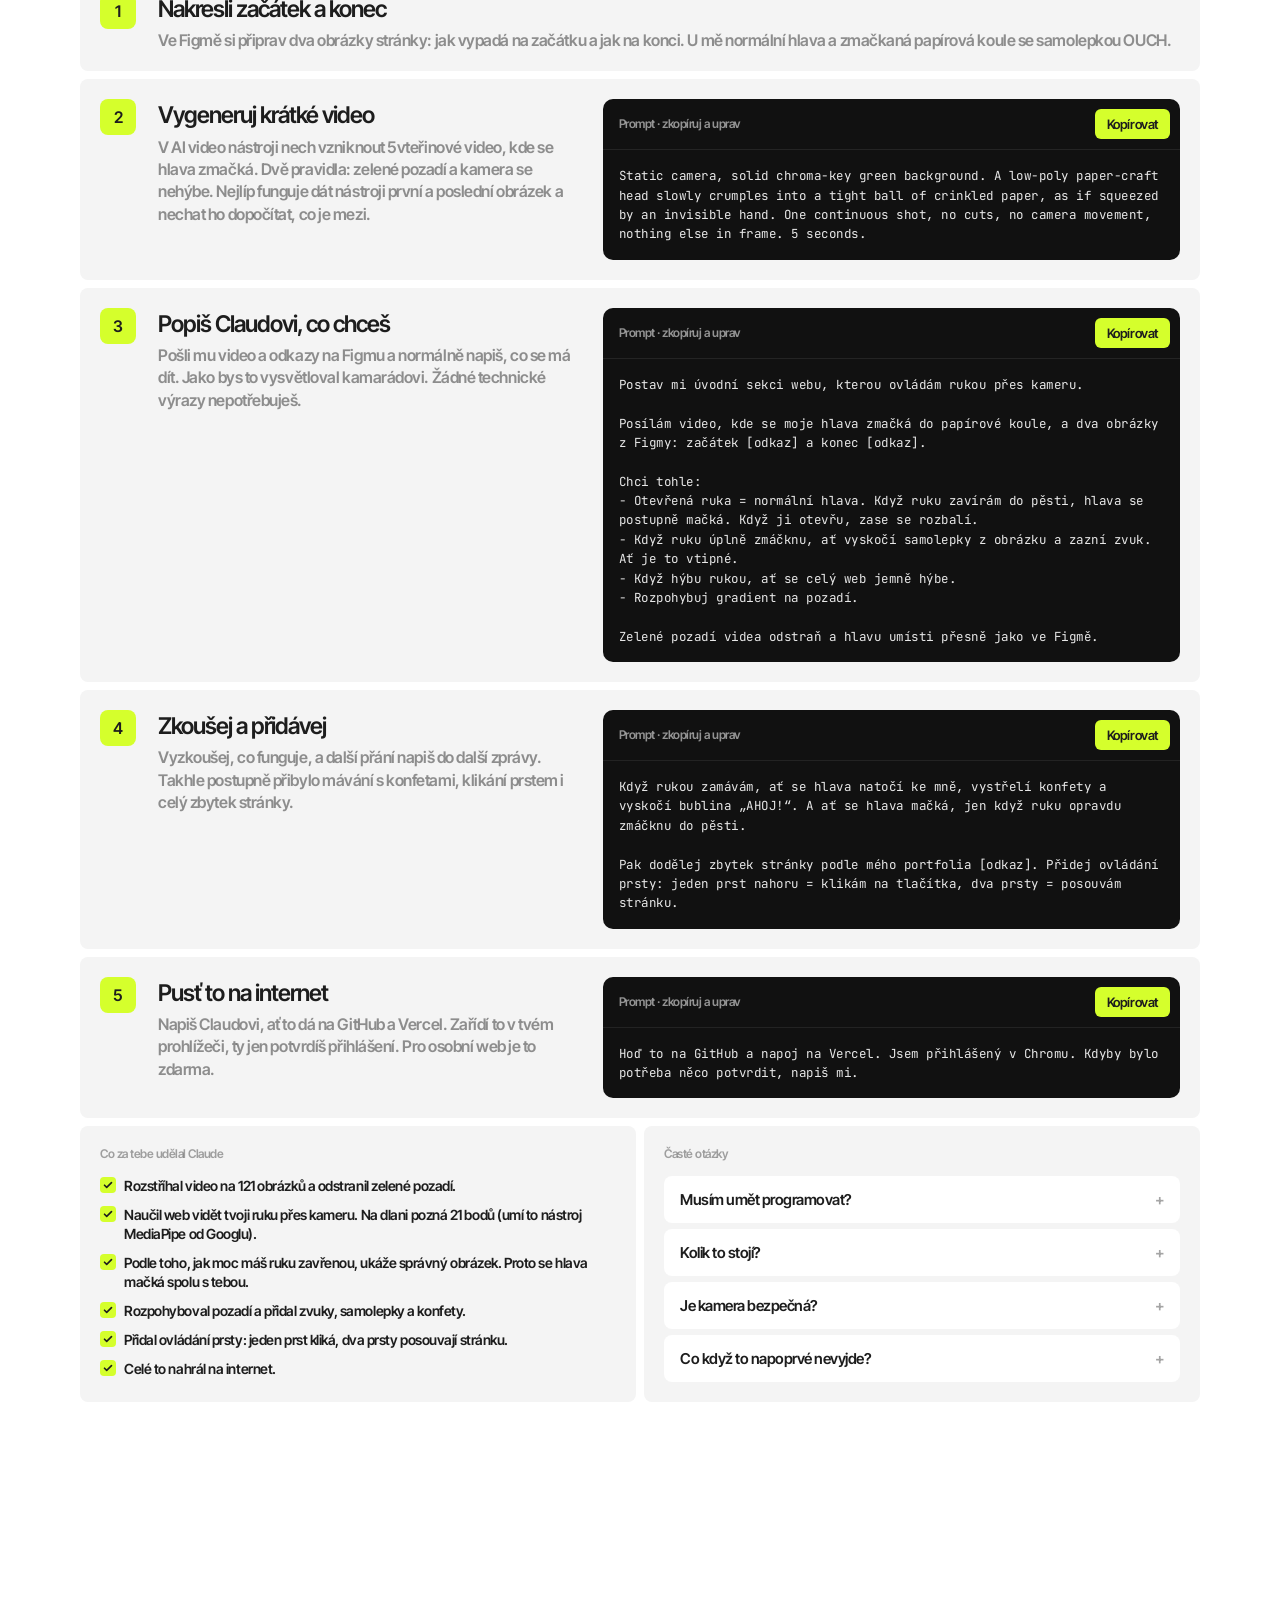
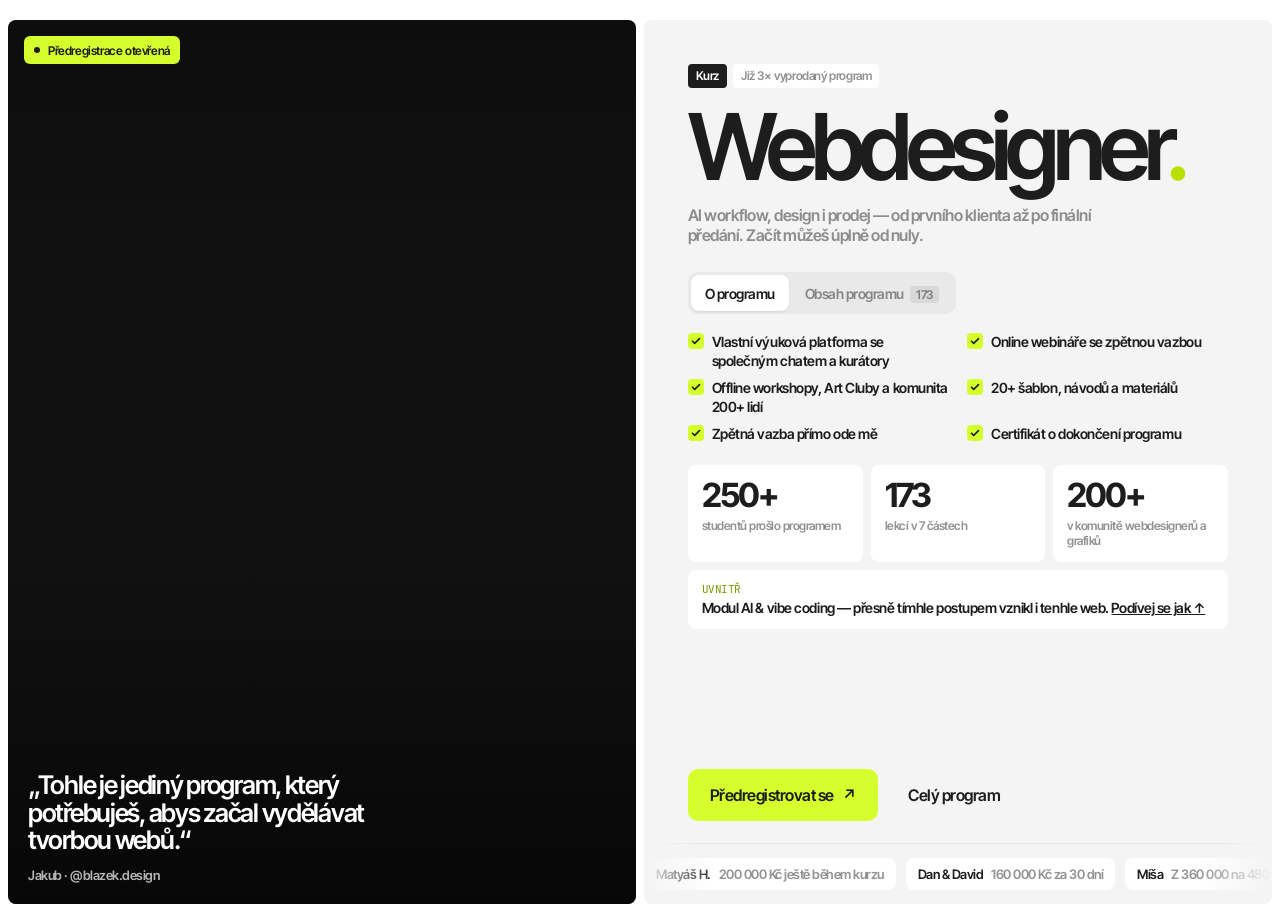
==== commit fade20cf: "Live camera in media box, hero button to tutorial, contact back to drawer, page ends with course, on" ====
--- a/index.html
+++ b/index.html
@@ -19,7 +19,7 @@
       <a href="#work">Work</a>
       <a href="#webdesigner">Kurz</a>
       <a href="#navod">Návod</a>
-      <a class="nav-cta" href="#contact" data-drawer="contact">Contact</a>
+      <a class="nav-cta" href="#" data-drawer="contact">Contact</a>
     </nav>
   </header>
 
@@ -36,6 +36,7 @@
           <span class="line dim"><span class="word">@blazek.design</span></span>
         </h1>
         <a class="btn" href="#work"><span>Explore work</span></a>
+        <a class="btn btn2" href="#navod"><span>Jak to vzniklo</span></a>
       </div>
 
       <!-- centre: the head -->
@@ -128,7 +129,7 @@
           <div class="chips"><span class="chip-tag">Art Director</span><span class="chip-tag">UI/UX</span><span class="chip-tag">10k+ students</span></div>
         </a>
         </div>
-        <div class="btns center reveal"><a class="b-lime" href="https://blazek-design.webflow.io/portfolio" target="_blank" rel="noopener">Show more projects</a><a class="b-gray" href="#contact" data-drawer="contact">Start a project</a></div>
+        <div class="btns center reveal"><a class="b-lime" href="https://blazek-design.webflow.io/portfolio" target="_blank" rel="noopener">Show more projects</a><a class="b-gray" href="#" data-drawer="contact">Start a project</a></div>
       </div>
     </section>
 
@@ -315,47 +316,42 @@
       </div>
     </section>
 
-    <!-- ───────── contact = footer -->
-    <footer id="contact" class="sec">
-      <div class="ct">
-        <div class="ct-glow" aria-hidden="true"></div>
-        <div class="ct-grid">
-          <div class="ct-left">
-            <div class="ct-me"><img src="https://cdn.prod.website-files.com/69590862fc711ff077d13206/695916f0d73ce68e7324b6ac_Profile%20pic.avif" alt="Jakub Blažek" draggable="false"><div><b>Jakub Blažek</b><span>Designer &amp; Art Director</span></div></div>
-            <h2 class="ct-title">Ready for visuals<br>that work? <span>You’re one step away.</span></h2>
-            <div class="ct-links">
-              <button type="button" class="ct-link" data-copy="blazek@socialmind.cz"><svg viewBox="0 0 16 16" width="14" height="14"><path d="M3 4.5A1.5 1.5 0 0 1 4.5 3h7A1.5 1.5 0 0 1 13 4.5v4A1.5 1.5 0 0 1 11.5 10H8l-3 2.5V10a1.5 1.5 0 0 1-2-1.5z" fill="none" stroke="currentColor" stroke-linejoin="round"/></svg>blazek@socialmind.cz<i>Copy</i></button>
-              <a class="ct-link" href="https://www.instagram.com/blazek.design/" target="_blank" rel="noopener"><svg viewBox="0 0 16 16" width="14" height="14"><rect x="2.5" y="2.5" width="11" height="11" rx="3.2" fill="none" stroke="currentColor"/><circle cx="8" cy="8" r="2.6" fill="none" stroke="currentColor"/></svg>@blazek.design<i>↗</i></a>
-              <a class="ct-link" href="#navod"><svg viewBox="0 0 16 16" width="14" height="14"><path d="M8 13.5c-1.6-1.5-3.4-2-5.5-2v-8c2.1 0 3.9.5 5.5 2m0 8c1.6-1.5 3.4-2 5.5-2v-8c-2.1 0-3.9.5-5.5 2m0 8v-8" fill="none" stroke="currentColor" stroke-linejoin="round"/></svg>Jak vznikla tahle stránka<i>Návod</i></a>
-            </div>
-          </div>
-          <form id="contactForm" class="ct-form" novalidate>
-            <p class="label">Start a project</p>
-            <fieldset class="dr-topics">
-              <legend class="label sr">What are we making?</legend>
-              <button type="button" class="topic" data-topic="Brand & Visual Identity">Brand identity</button>
-              <button type="button" class="topic" data-topic="Websites">Website</button>
-              <button type="button" class="topic" data-topic="Apps & UI/UX">App / UI/UX</button>
-              <button type="button" class="topic" data-topic="Art Direction">Art direction</button>
-              <button type="button" class="topic" data-topic="Something else">Something else</button>
-            </fieldset>
-            <div class="row2">
-              <label class="field"><span class="label">Your name</span><input name="name" autocomplete="name" placeholder="Jana Nováková"></label>
-              <label class="field"><span class="label">Email</span><input name="email" type="email" autocomplete="email" placeholder="jana@company.com"></label>
-            </div>
-            <label class="field"><span class="label">About the project</span><textarea name="message" rows="4" placeholder="A few lines about what you need, timeline, budget…"></textarea></label>
-            <button class="b-lime wide" type="submit">Send message</button>
-            <p class="dr-note" id="formNote">Opens your mail app with everything filled in.</p>
-          </form>
-        </div>
-        <p class="f-word" aria-hidden="true">blazek.design</p>
-        <div class="f-bottom"><span>© 2026 Jakub Blažek</span><a href="#navod">Návod: jak vznikla tahle stránka</a><button type="button" class="to-top" data-top>Back to top ↑</button></div>
-      </div>
-    </footer>
   </main>
 
   <!-- ───────── waitlist drawer -->
   <div id="drawerScrim" hidden></div>
+  <aside class="drawer" id="drawer-contact" role="dialog" aria-modal="true" aria-labelledby="contactTitle" aria-hidden="true">
+    <div class="dr-head">
+      <p class="label">Contact Jakub</p>
+      <button class="dr-close" type="button" data-close aria-label="Close">Close</button>
+    </div>
+    <div class="dr-body">
+      <div class="dr-me">
+        <img src="https://cdn.prod.website-files.com/69590862fc711ff077d13206/695916f0d73ce68e7324b6ac_Profile%20pic.avif" alt="" draggable="false">
+        <div><b>Jakub Blažek</b><span>Designer &amp; Art Director</span></div>
+      </div>
+      <h2 id="contactTitle">Let’s talk design</h2>
+      <form id="contactForm" novalidate>
+        <fieldset class="dr-topics">
+          <legend class="label">What are we making?</legend>
+          <button type="button" class="topic" data-topic="Brand & Visual Identity">Brand identity</button>
+          <button type="button" class="topic" data-topic="Websites">Website</button>
+          <button type="button" class="topic" data-topic="Apps & UI/UX">App / UI/UX</button>
+          <button type="button" class="topic" data-topic="Art Direction">Art direction</button>
+          <button type="button" class="topic" data-topic="Something else">Something else</button>
+        </fieldset>
+        <label class="field"><span class="label">Your name</span><input name="name" autocomplete="name" placeholder="Jana Nováková"></label>
+        <label class="field"><span class="label">Email</span><input name="email" type="email" autocomplete="email" placeholder="jana@company.com"></label>
+        <label class="field"><span class="label">About the project</span><textarea name="message" rows="4" placeholder="A few lines about what you need, timeline, budget…"></textarea></label>
+        <button class="b-lime wide" type="submit">Send message</button>
+        <p class="dr-note" id="formNote">Opens your mail app with everything filled in.</p>
+      </form>
+      <div class="dr-alt">
+        <button type="button" class="dr-link" data-copy="blazek@socialmind.cz"><span class="label">Email</span><b>blazek@socialmind.cz</b><i>Copy</i></button>
+        <a class="dr-link" href="https://www.instagram.com/blazek.design/" target="_blank" rel="noopener"><span class="label">Instagram</span><b>@blazek.design</b><i>↗</i></a>
+      </div>
+    </div>
+  </aside>
   <aside class="drawer wide" id="drawer-waitlist" role="dialog" aria-modal="true" aria-labelledby="wlTitle" aria-hidden="true">
     <div class="dr-head">
       <p class="label" id="wlTitle">Webdesigner · předregistrace</p>
--- a/style.css
+++ b/style.css
@@ -160,8 +160,15 @@
   position: absolute; inset: 0; width: 100%; height: 100%; object-fit: cover;
   transform: scaleX(-1); opacity: 0; transition: opacity .4s;
 }
-.show-cam #cam { opacity: .28; }
+.cam-on #cam { opacity: 1; }
+.cam-on.hide-cam #cam { opacity: 0; }
+#media::after { content: ""; position: absolute; inset: 0; z-index: 1; pointer-events: none; background: linear-gradient(180deg, rgba(0,0,0,.45), transparent 22%, transparent 70%, rgba(0,0,0,.6)); opacity: 0; transition: opacity .4s; }
+.cam-on #media::after { opacity: 1; }
+#skel { z-index: 2; }
+#media .chip, #hint { z-index: 3; }
+.cam-on #handPlaceholder { opacity: 0; animation: none; }
 #skel { position: absolute; inset: 0; width: 100%; height: 100%; }
+#hint { color: #c9d0d3; }
 #handPlaceholder {
   position: absolute; left: 104px; top: 91px; width: 104.588px; height: 127px;
   transition: opacity .5s;
@@ -615,3 +622,10 @@
 .nv2-next b { flex: none; color: var(--lime); font-weight: 600; }
 .nv2-next:hover, .nv2-next.hand-hover { transform: translateY(-2px); }
 @media (max-width: 860px) { .st { grid-template-columns: 36px minmax(0, 1fr); } .st-prompt { grid-column: 1 / -1; } .nv2 { grid-template-columns: 1fr; } .nv2-next { flex-direction: column; align-items: flex-start; } }
+
+/* hero: second button (to the tutorial) */
+.btn2 { left: 205px; background: rgba(255,255,255,.45); color: #1d1d1d; box-shadow: 0 0 0 1px rgba(255,255,255,.7) inset; -webkit-backdrop-filter: blur(20px); backdrop-filter: blur(20px); }
+.btn2:hover, .btn2.hand-hover { background: rgba(255,255,255,.75); }
+.portrait .btn { left: 590px; }
+.portrait .btn2 { left: 715px; }
+.btn.hand-hover { transform: translateY(-2px) scale(1.03); }
